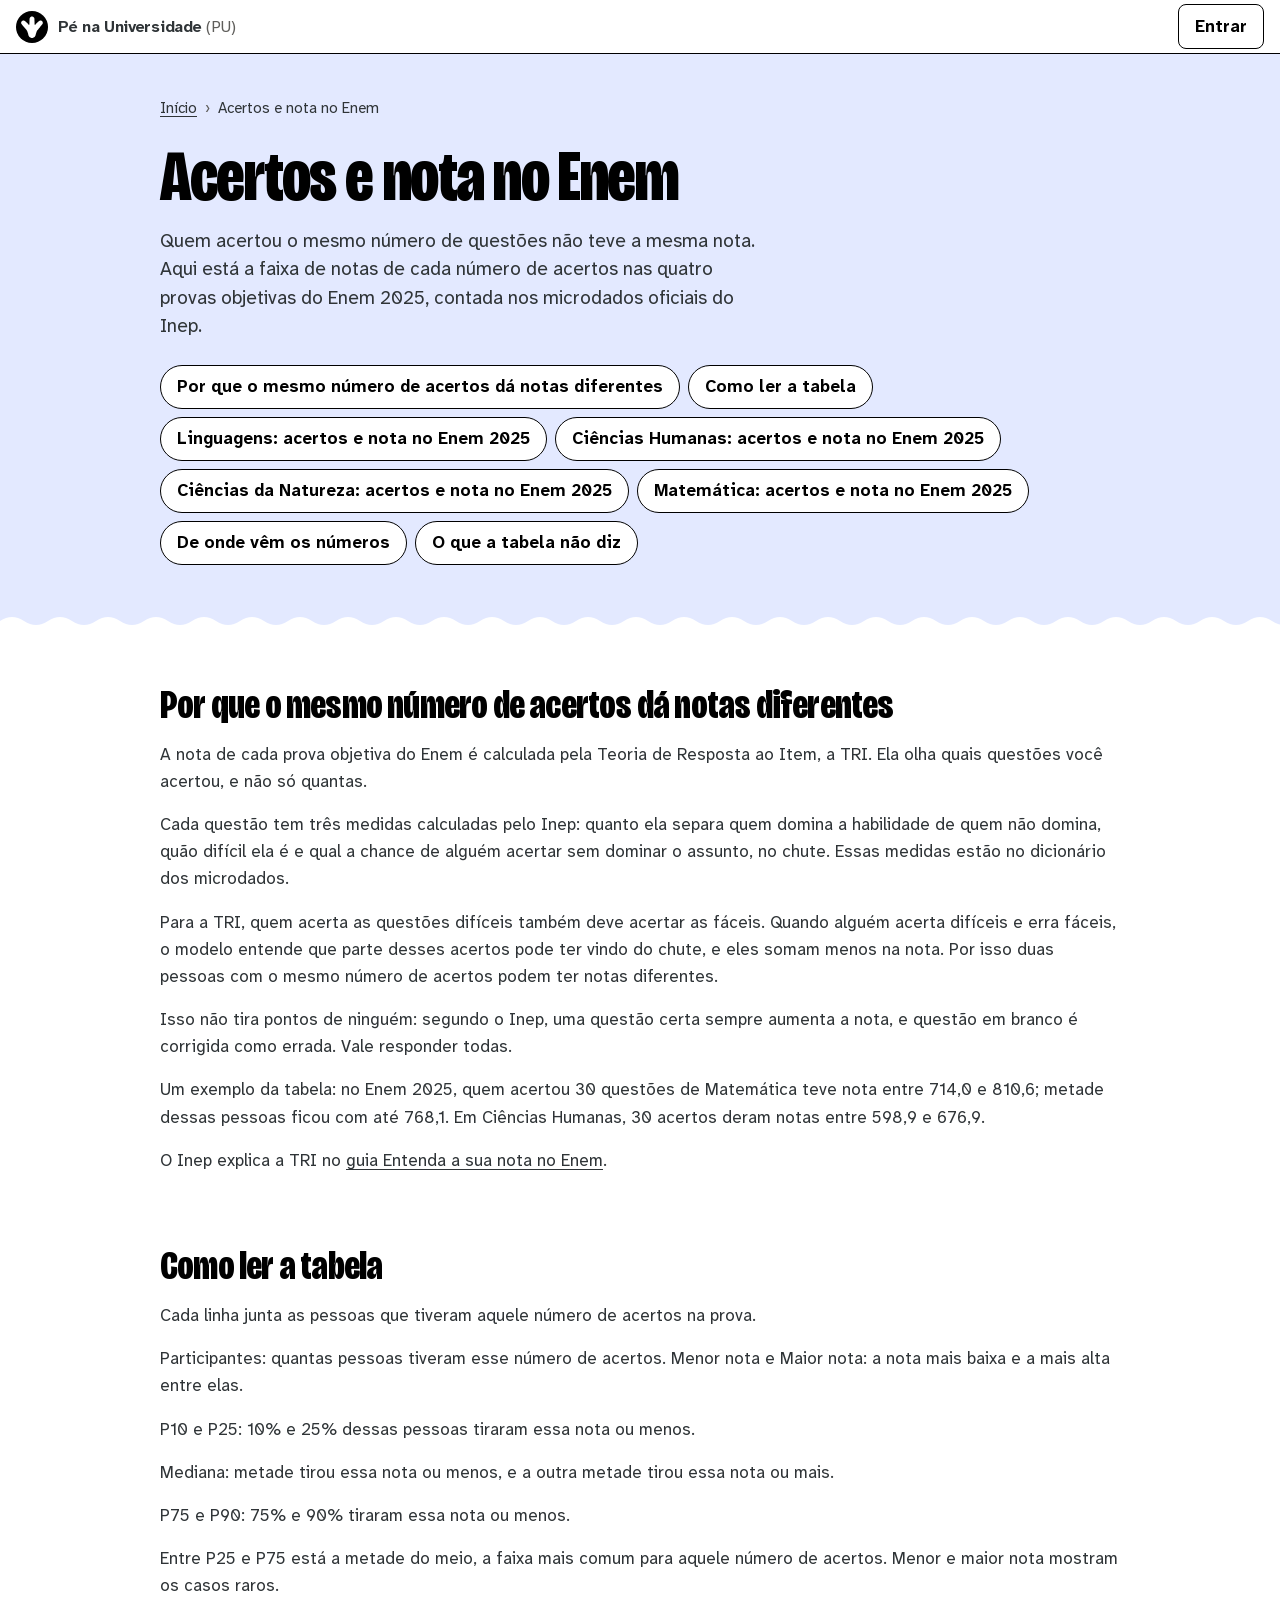
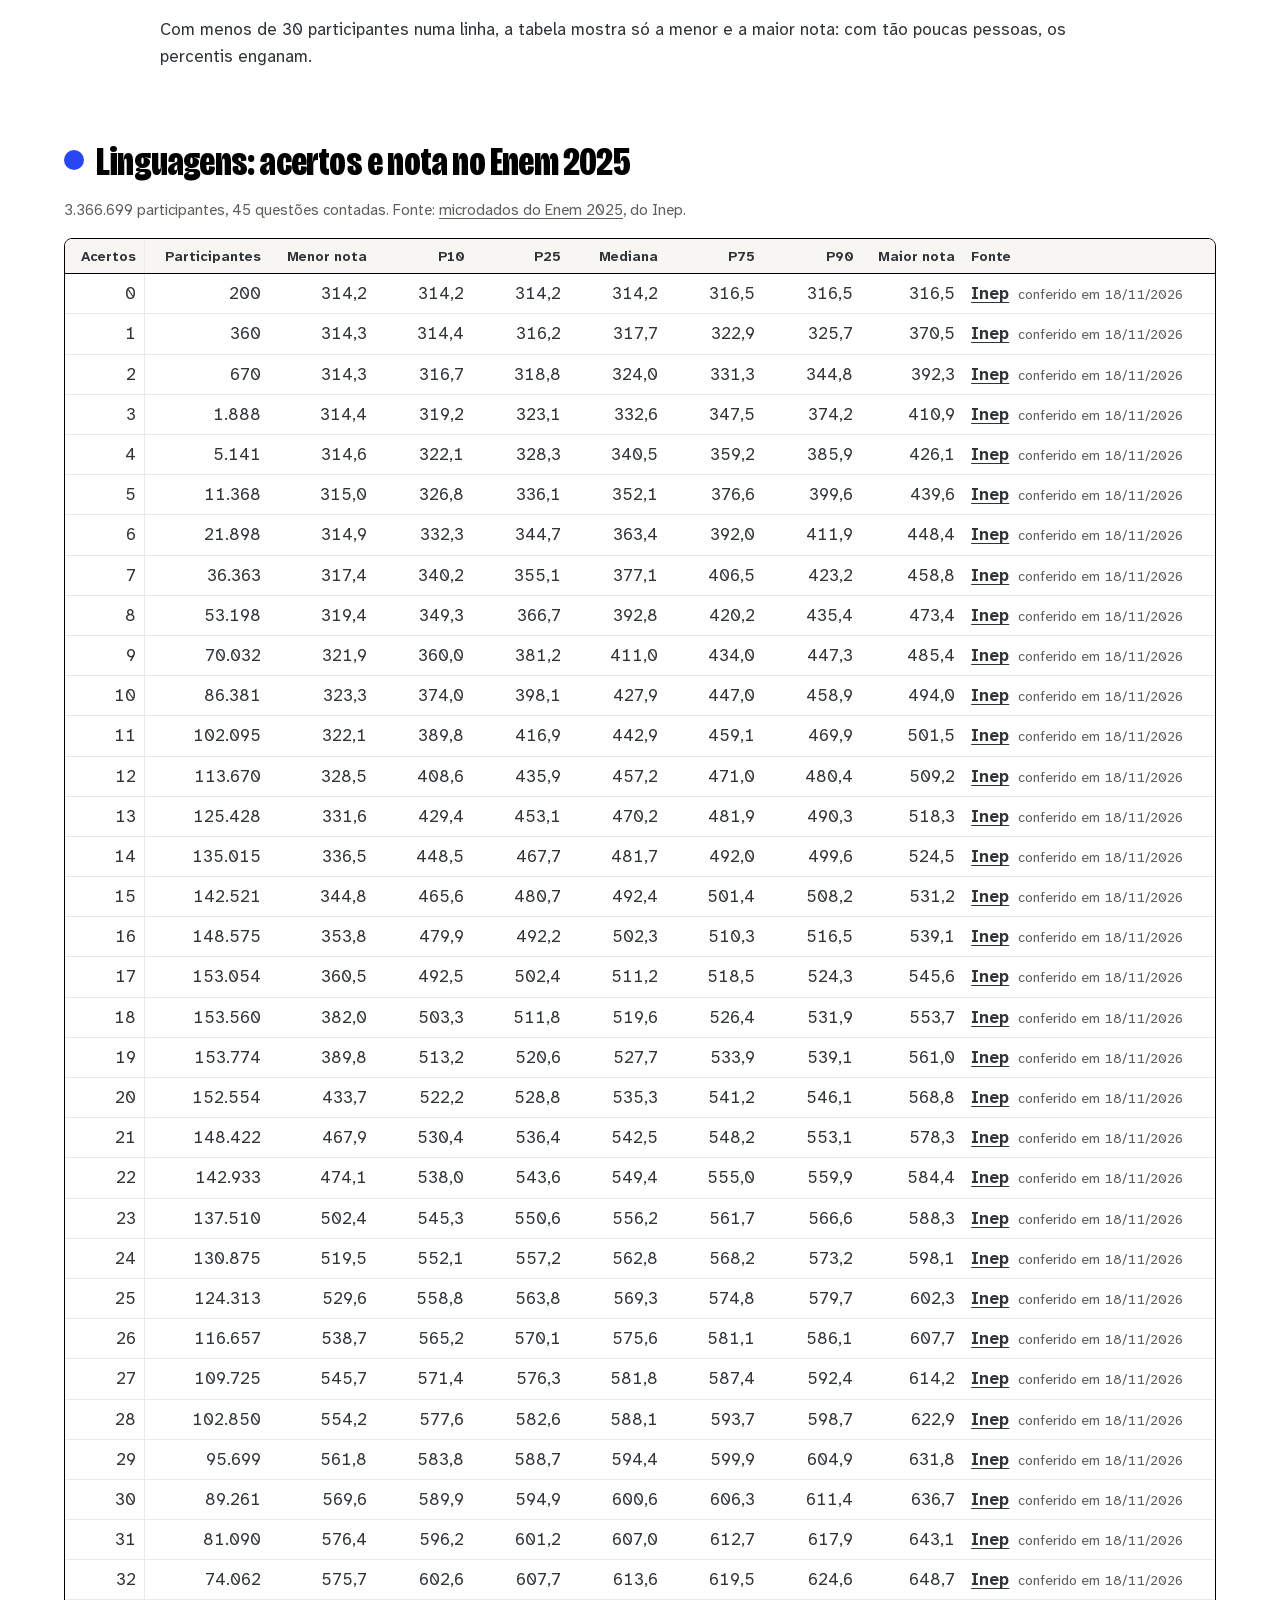
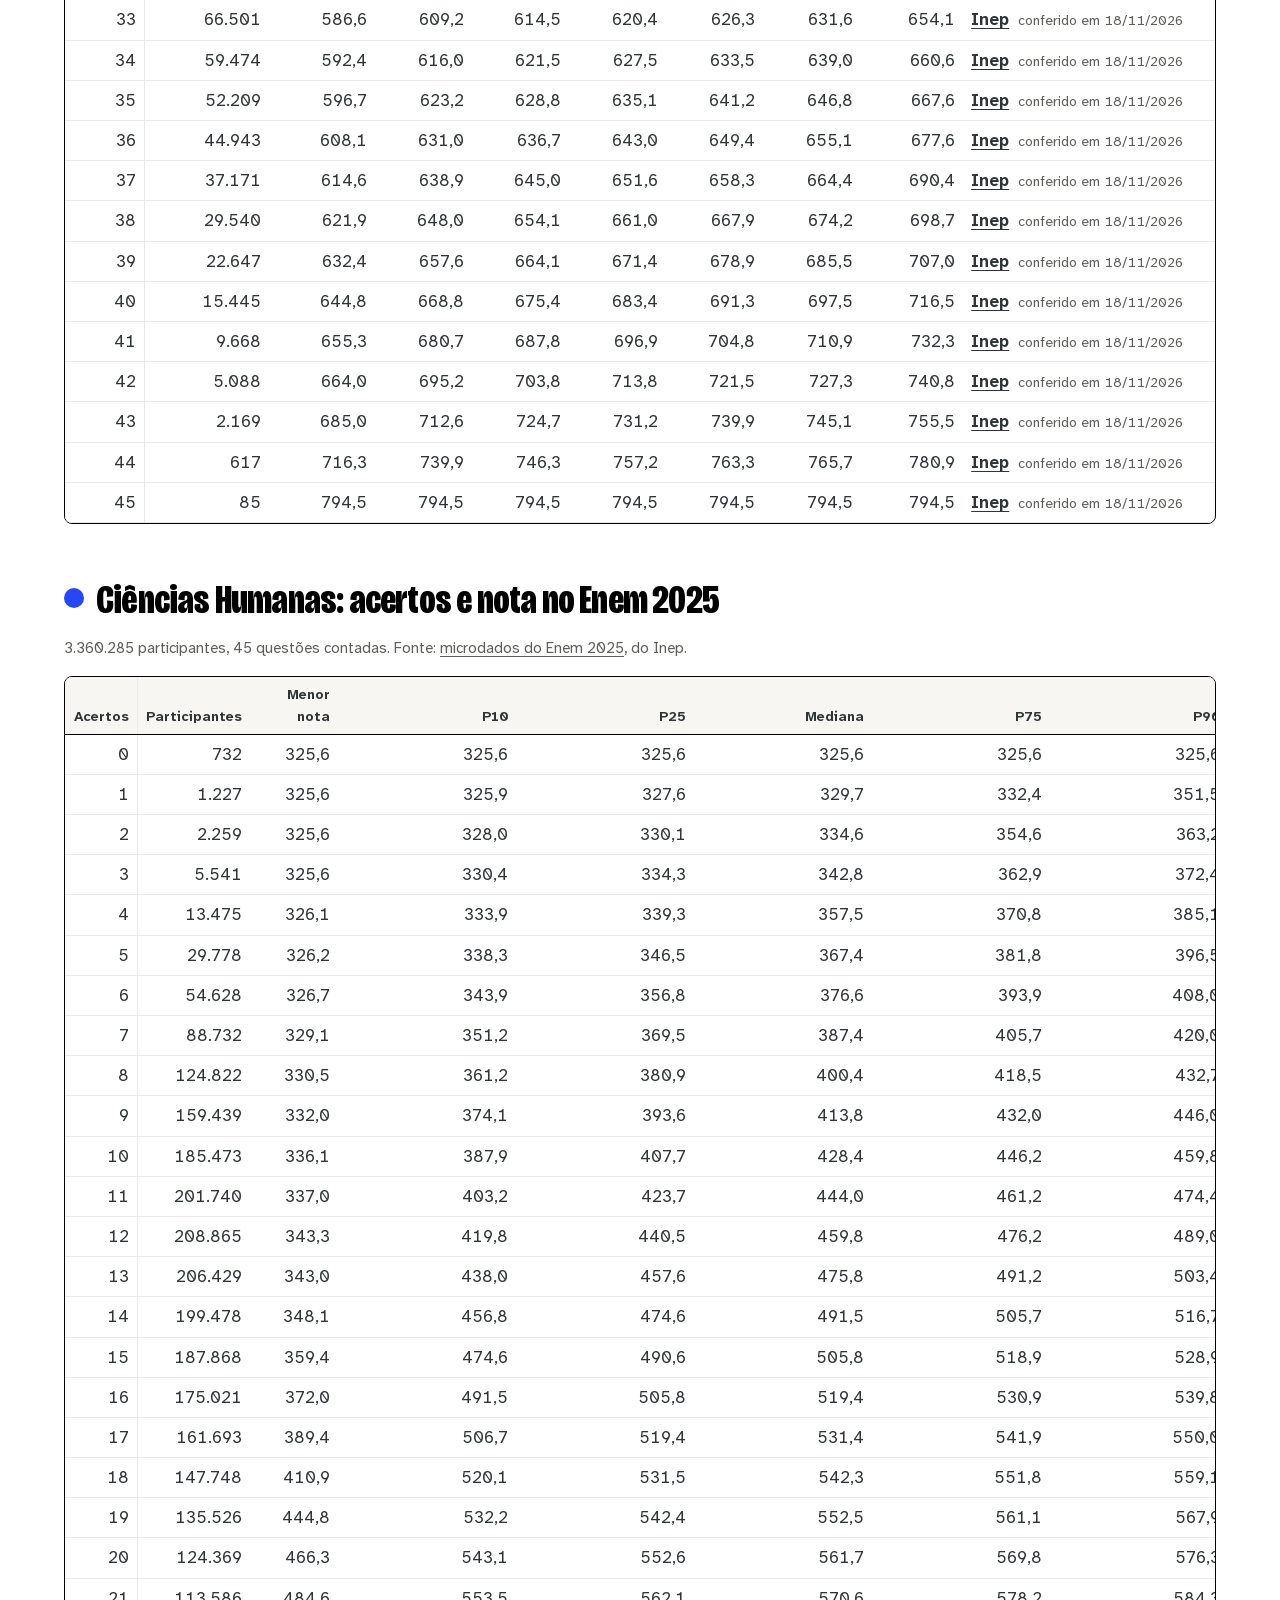
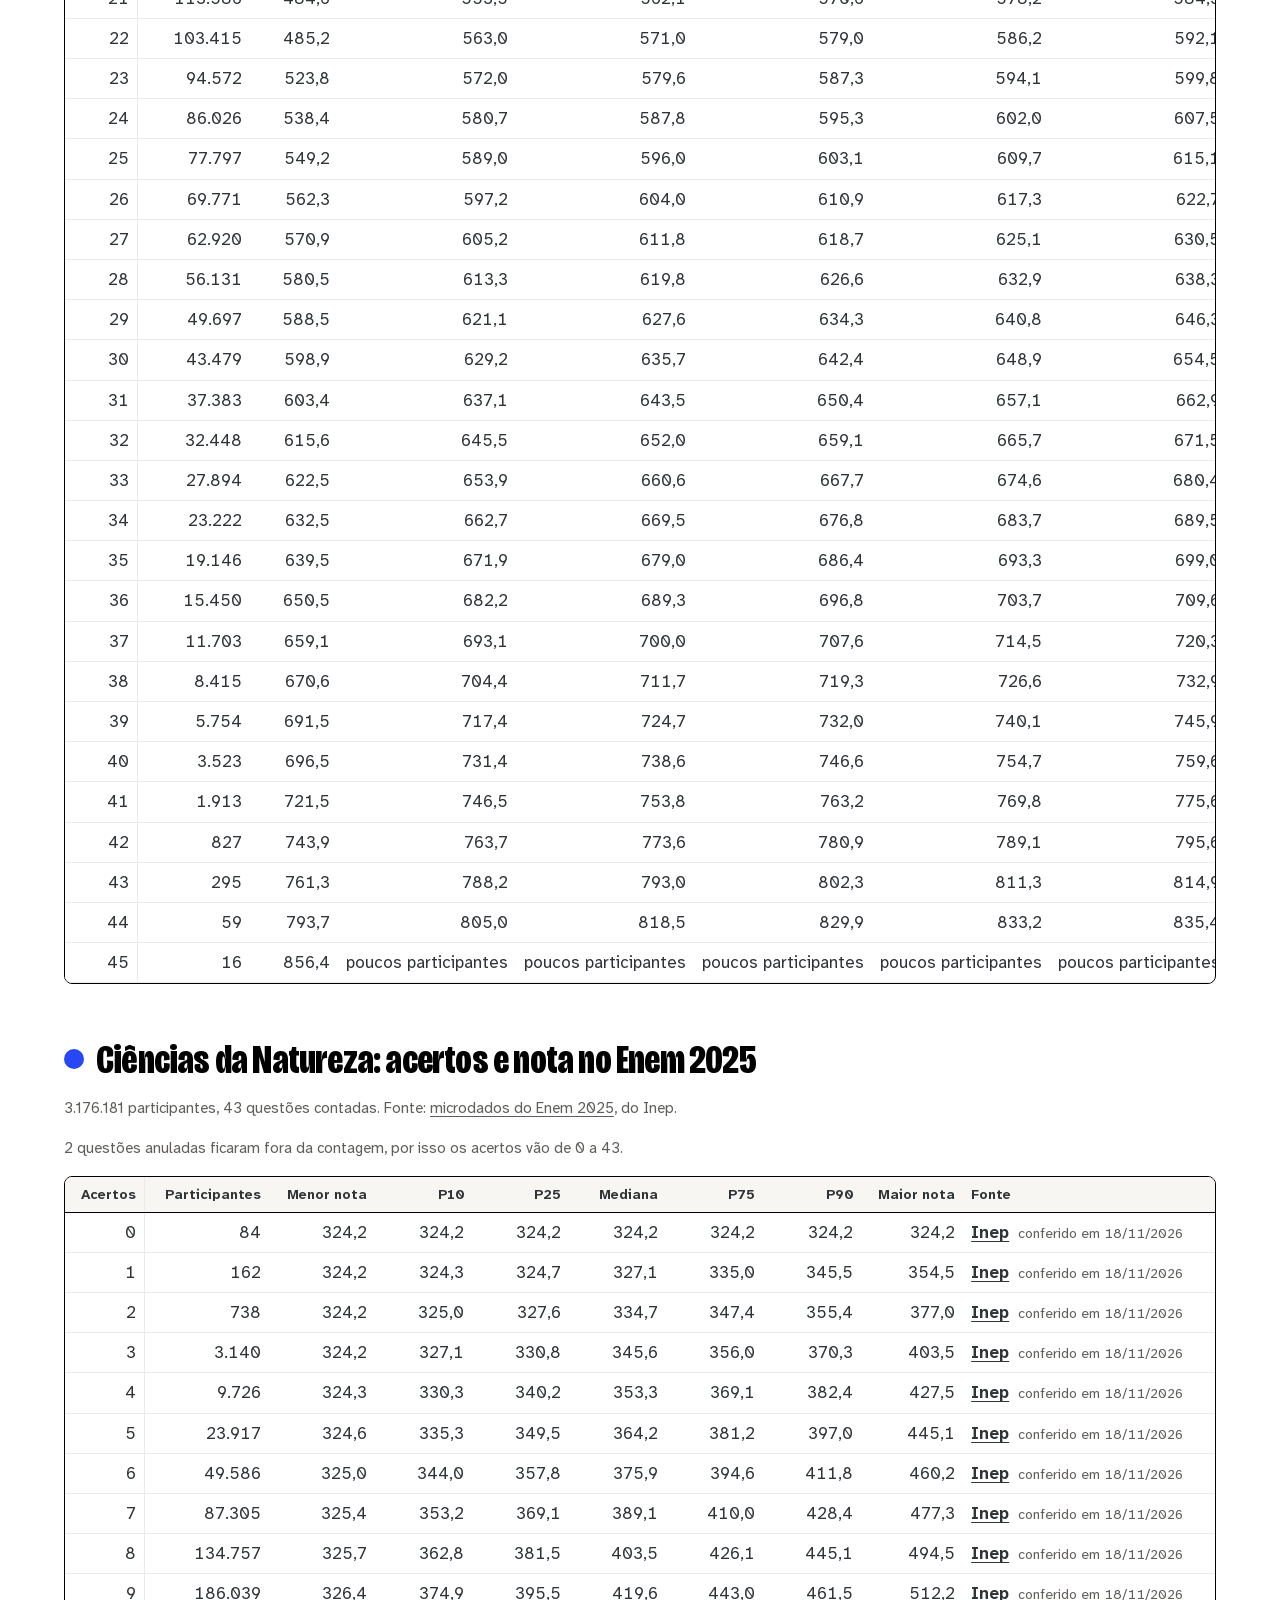
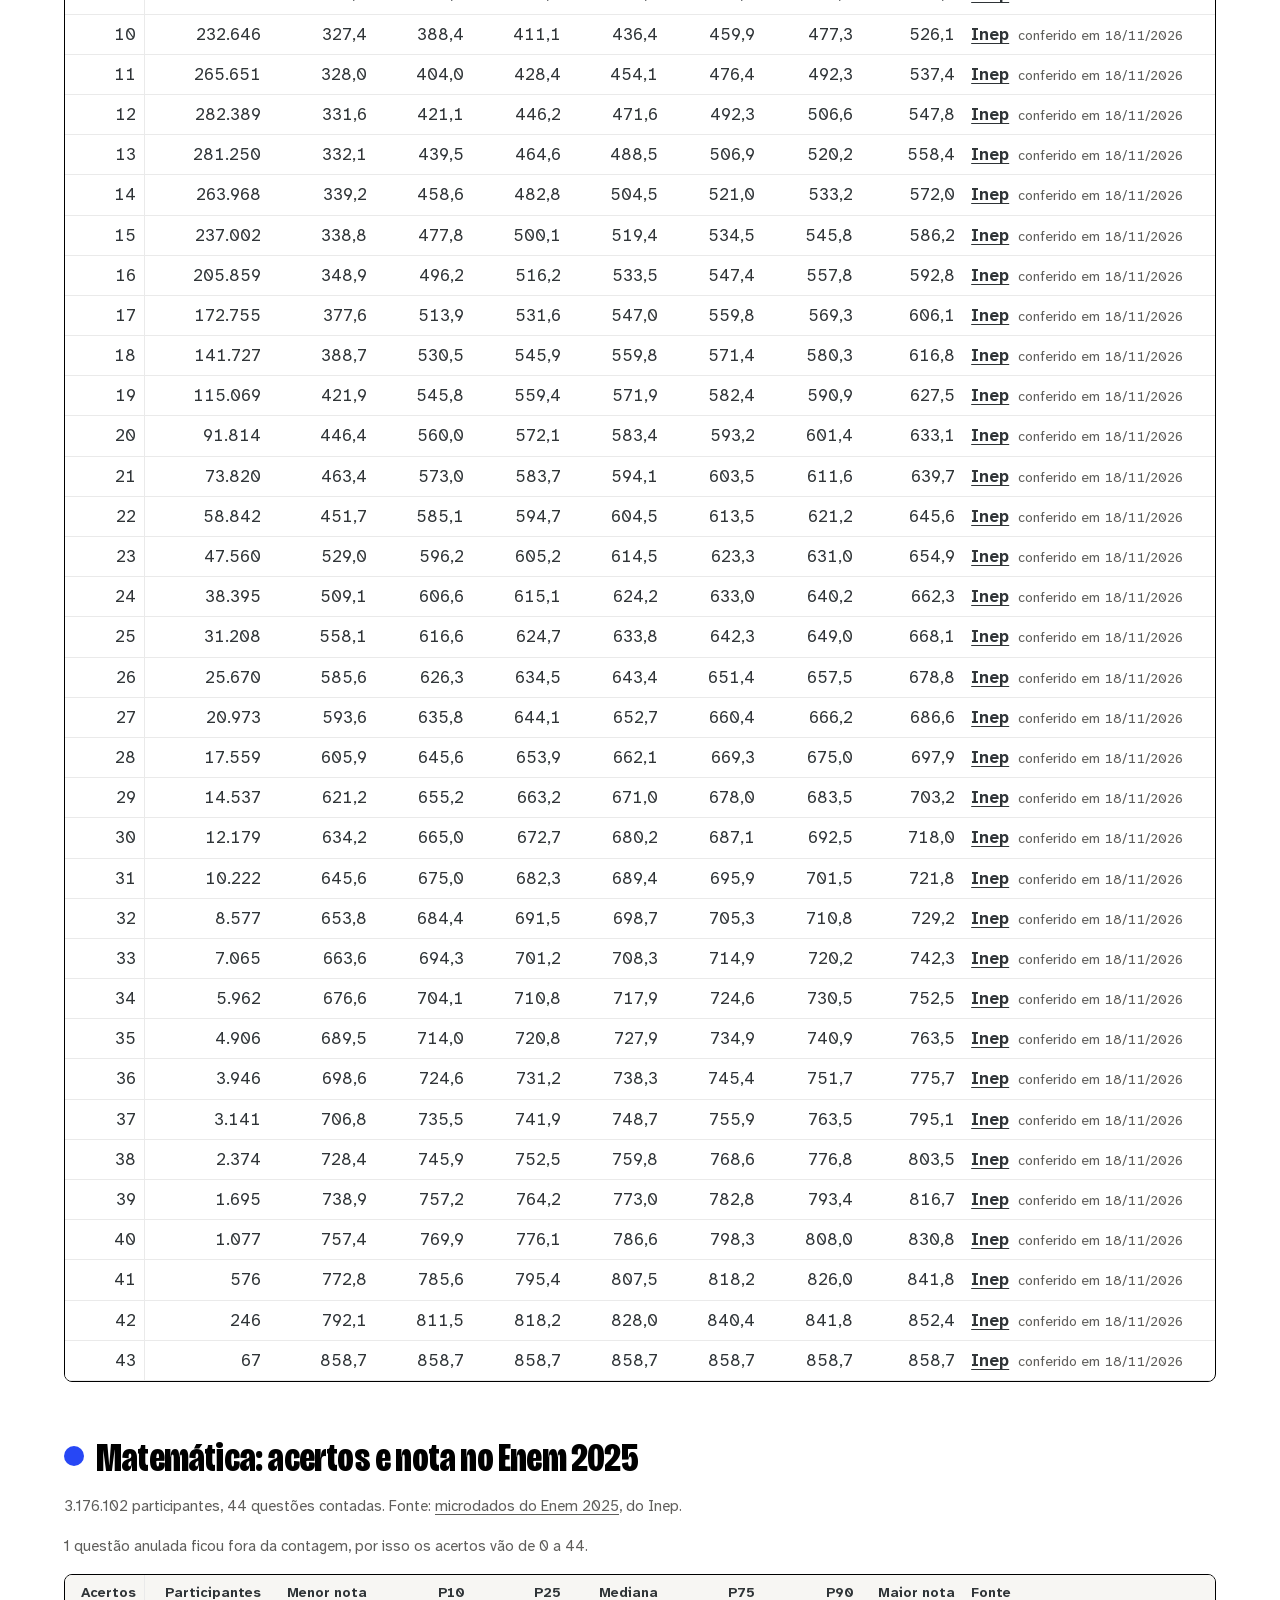
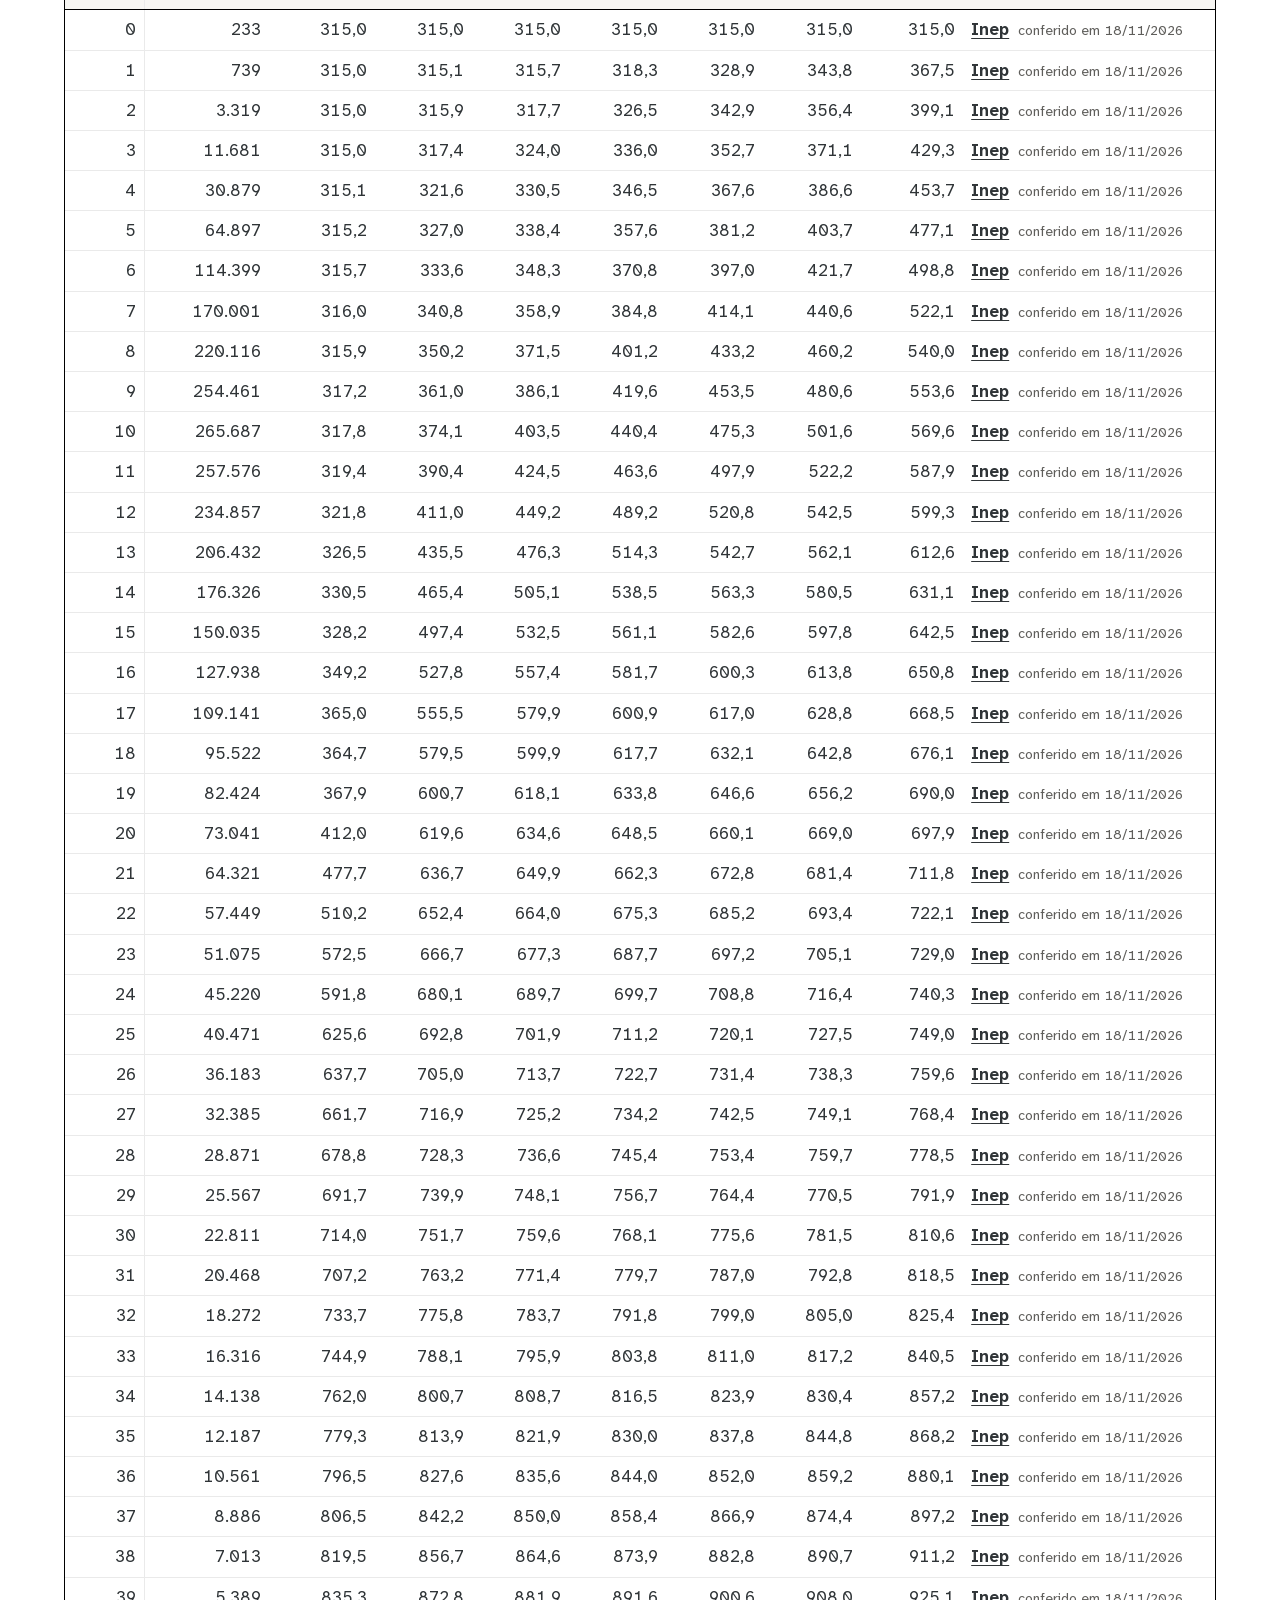
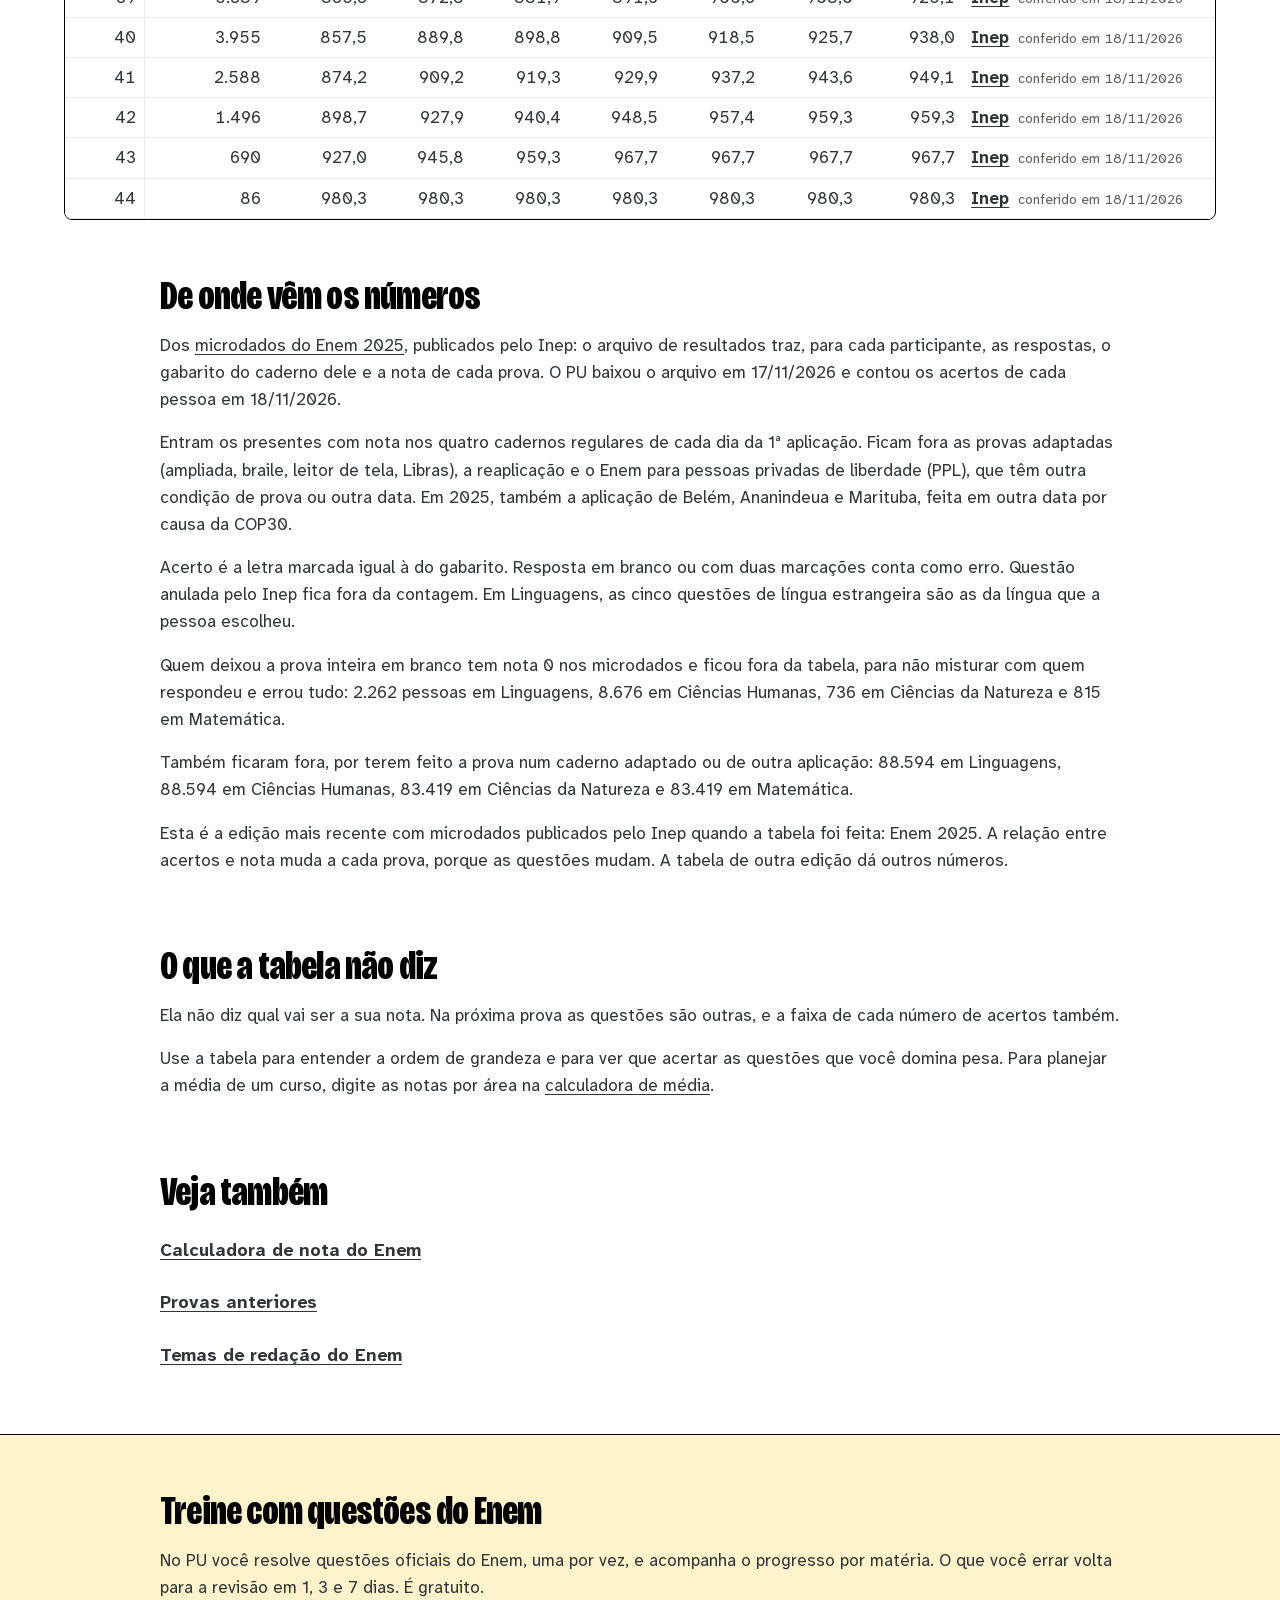
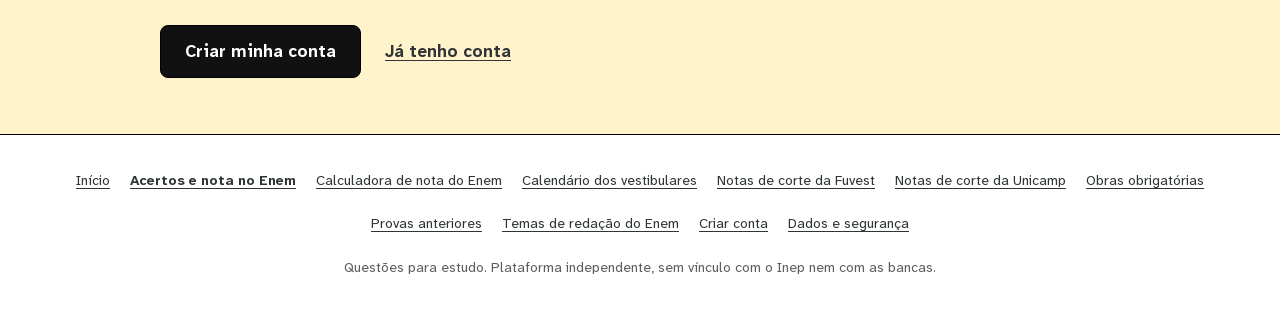
==== acertos-e-nota-enem/index.html @ 500be677 "PU: página /acertos-e-nota-enem/ com a faixa de notas por número de acertos no Enem 2025 (microdados" ====
<!doctype html>
<html lang="pt-BR">
<head>
<meta charset="utf-8">
<meta http-equiv="Content-Security-Policy" content="default-src 'self'; script-src 'none'; style-src 'self'; img-src 'self' data:; font-src 'self'; connect-src 'none'; object-src 'none'; base-uri 'none'; form-action 'none'">
<meta name="viewport" content="width=device-width, initial-scale=1, viewport-fit=cover">
<meta name="theme-color" content="#FFFFFF">
<title>Quantos acertos para cada nota no Enem 2025: faixa por prova</title>
<meta name="description" content="Para cada número de acertos, a faixa de notas que os participantes tiveram nas quatro provas objetivas do Enem 2025, com a amostra e os microdados do Inep. E por que a TRI muda a nota.">
<link rel="canonical" href="https://pu.gingamidia.com/acertos-e-nota-enem/">
<meta property="og:type" content="website">
<meta property="og:locale" content="pt_BR">
<meta property="og:site_name" content="Pé na Universidade (PU)">
<meta property="og:title" content="Quantos acertos para cada nota no Enem 2025: faixa por prova">
<meta property="og:description" content="Para cada número de acertos, a faixa de notas que os participantes tiveram nas quatro provas objetivas do Enem 2025, com a amostra e os microdados do Inep. E por que a TRI muda a nota.">
<meta property="og:url" content="https://pu.gingamidia.com/acertos-e-nota-enem/">
<meta property="og:image" content="https://pu.gingamidia.com/icones/pu-compartilhamento.png">
<meta property="og:image:type" content="image/png">
<meta property="og:image:width" content="1200">
<meta property="og:image:height" content="630">
<meta property="og:image:alt" content="Pinguim de chapéu pesca um livro num barco, ao lado do texto: Estude para o vestibular uma questão por vez. É gratuito.">
<meta name="twitter:card" content="summary_large_image">
<meta name="twitter:image:alt" content="Pinguim de chapéu pesca um livro num barco, ao lado do texto: Estude para o vestibular uma questão por vez. É gratuito.">
<link rel="icon" href="/icones/pu-32.png" sizes="32x32" type="image/png">
<link rel="icon" href="/icones/pu-16.png" sizes="16x16" type="image/png">
<link rel="apple-touch-icon" href="/icones/pu-180.png">
<link rel="manifest" href="/manifest.webmanifest">
<link rel="stylesheet" href="/paginas/estilo.css?v=f4569013b1">
<script type="application/ld+json">{"@context":"https://schema.org","@graph":[{"@type":"Organization","@id":"https://pu.gingamidia.com/#organizacao","name":"Pé na Universidade (PU)","alternateName":"PU","url":"https://pu.gingamidia.com/","logo":"https://pu.gingamidia.com/icones/pu-512.png"},{"@type":"WebSite","@id":"https://pu.gingamidia.com/#site","name":"Pé na Universidade (PU)","url":"https://pu.gingamidia.com/","inLanguage":"pt-BR","publisher":{"@id":"https://pu.gingamidia.com/#organizacao"}},{"@type":"BreadcrumbList","itemListElement":[{"@type":"ListItem","position":1,"name":"Início","item":"https://pu.gingamidia.com/"},{"@type":"ListItem","position":2,"name":"Acertos e nota no Enem","item":"https://pu.gingamidia.com/acertos-e-nota-enem/"}]}]}</script>
</head>
<body data-tom="mar">
<a class="pular" href="#principal">Pular para o conteúdo</a>
<header class="topo"><a class="marca" href="/"><img src="/icones/pu.svg" width="32" height="32" alt=""><strong>Pé na Universidade <span>(PU)</span></strong></a><a class="entrar-topo" href="/#entrar">Entrar</a></header>
<main id="principal" tabindex="-1">
<div class="faixa faixa-topo"><div class="miolo">
<nav class="migalhas" aria-label="Você está em"><ol><li><a href="/">Início</a></li><li aria-current="page">Acertos e nota no Enem</li></ol></nav>
<h1>Acertos e nota no Enem</h1>
<p class="apoio">Quem acertou o mesmo número de questões não teve a mesma nota. Aqui está a faixa de notas de cada número de acertos nas quatro provas objetivas do Enem 2025, contada nos microdados oficiais do Inep.</p>
<nav class="sumario" aria-label="Nesta página"><ul><li><a href="#tri">Por que o mesmo número de acertos dá notas diferentes</a></li><li><a href="#colunas">Como ler a tabela</a></li><li><a href="#linguagens">Linguagens: acertos e nota no Enem 2025</a></li><li><a href="#humanas">Ciências Humanas: acertos e nota no Enem 2025</a></li><li><a href="#natureza">Ciências da Natureza: acertos e nota no Enem 2025</a></li><li><a href="#matematica">Matemática: acertos e nota no Enem 2025</a></li><li><a href="#origem">De onde vêm os números</a></li><li><a href="#limites">O que a tabela não diz</a></li></ul></nav>
</div></div>
<div class="onda" aria-hidden="true"></div>
<div class="faixa"><section class="miolo bloco" id="tri" aria-labelledby="t-tri">
<h2 id="t-tri">Por que o mesmo número de acertos dá notas diferentes</h2>
<p>A nota de cada prova objetiva do Enem é calculada pela Teoria de Resposta ao Item, a TRI. Ela olha quais questões você acertou, e não só quantas.</p>
<p>Cada questão tem três medidas calculadas pelo Inep: quanto ela separa quem domina a habilidade de quem não domina, quão difícil ela é e qual a chance de alguém acertar sem dominar o assunto, no chute. Essas medidas estão no dicionário dos microdados.</p>
<p>Para a TRI, quem acerta as questões difíceis também deve acertar as fáceis. Quando alguém acerta difíceis e erra fáceis, o modelo entende que parte desses acertos pode ter vindo do chute, e eles somam menos na nota. Por isso duas pessoas com o mesmo número de acertos podem ter notas diferentes.</p>
<p>Isso não tira pontos de ninguém: segundo o Inep, uma questão certa sempre aumenta a nota, e questão em branco é corrigida como errada. Vale responder todas.</p>
<p>Um exemplo da tabela: no Enem 2025, quem acertou 30 questões de Matemática teve nota entre 714,0 e 810,6; metade dessas pessoas ficou com até 768,1. Em Ciências Humanas, 30 acertos deram notas entre 598,9 e 676,9.</p>
<p>O Inep explica a TRI no <a href="https://www.gov.br/inep/pt-br/centrais-de-conteudo/acervo-linha-editorial/publicacoes-institucionais/avaliacoes-e-exames-da-educacao-basica/entenda-a-sua-nota-no-enem-guia-do-participante">guia Entenda a sua nota no Enem</a>.</p>
</section></div>
<div class="faixa"><section class="miolo bloco" id="colunas" aria-labelledby="t-colunas">
<h2 id="t-colunas">Como ler a tabela</h2>
<p>Cada linha junta as pessoas que tiveram aquele número de acertos na prova.</p>
<p>Participantes: quantas pessoas tiveram esse número de acertos. Menor nota e Maior nota: a nota mais baixa e a mais alta entre elas.</p>
<p>P10 e P25: 10% e 25% dessas pessoas tiraram essa nota ou menos.</p>
<p>Mediana: metade tirou essa nota ou menos, e a outra metade tirou essa nota ou mais.</p>
<p>P75 e P90: 75% e 90% tiraram essa nota ou menos.</p>
<p>Entre P25 e P75 está a metade do meio, a faixa mais comum para aquele número de acertos. Menor e maior nota mostram os casos raros.</p>
<p>Com menos de 30 participantes numa linha, a tabela mostra só a menor e a maior nota: com tão poucas pessoas, os percentis enganam.</p>
</section></div>
<div class="faixa"><section class="miolo miolo-largo bloco dados" id="linguagens" aria-labelledby="t-linguagens">
<h2 id="t-linguagens">Linguagens: acertos e nota no Enem 2025</h2>
<p class="nota">3.366.699 participantes, 45 questões contadas. Fonte: <a href="https://www.gov.br/inep/pt-br/acesso-a-informacao/dados-abertos/microdados/enem">microdados do Enem 2025</a>, do Inep.</p>
<div class="rolagem" role="region" aria-labelledby="t-linguagens" tabindex="0"><table class="larga compacta"><thead><tr><th scope="col">Acertos</th><th scope="col">Participantes</th><th scope="col">Menor nota</th><th scope="col">P10</th><th scope="col">P25</th><th scope="col">Mediana</th><th scope="col">P75</th><th scope="col">P90</th><th scope="col">Maior nota</th><th scope="col">Fonte</th></tr></thead><tbody>
<tr data-dado data-fonte="https://www.gov.br/inep/pt-br/acesso-a-informacao/dados-abertos/microdados/enem" data-conferido="2026-11-18"><td data-rotulo="Acertos">0</td><td data-rotulo="Participantes">200</td><td data-rotulo="Menor nota">314,2</td><td data-rotulo="P10">314,2</td><td data-rotulo="P25">314,2</td><td data-rotulo="Mediana">314,2</td><td data-rotulo="P75">316,5</td><td data-rotulo="P90">316,5</td><td data-rotulo="Maior nota">316,5</td><td data-rotulo="Fonte"><a href="https://www.gov.br/inep/pt-br/acesso-a-informacao/dados-abertos/microdados/enem">Inep</a> <small>conferido em 18/11/2026</small></td></tr>
<tr data-dado data-fonte="https://www.gov.br/inep/pt-br/acesso-a-informacao/dados-abertos/microdados/enem" data-conferido="2026-11-18"><td data-rotulo="Acertos">1</td><td data-rotulo="Participantes">360</td><td data-rotulo="Menor nota">314,3</td><td data-rotulo="P10">314,4</td><td data-rotulo="P25">316,2</td><td data-rotulo="Mediana">317,7</td><td data-rotulo="P75">322,9</td><td data-rotulo="P90">325,7</td><td data-rotulo="Maior nota">370,5</td><td data-rotulo="Fonte"><a href="https://www.gov.br/inep/pt-br/acesso-a-informacao/dados-abertos/microdados/enem">Inep</a> <small>conferido em 18/11/2026</small></td></tr>
<tr data-dado data-fonte="https://www.gov.br/inep/pt-br/acesso-a-informacao/dados-abertos/microdados/enem" data-conferido="2026-11-18"><td data-rotulo="Acertos">2</td><td data-rotulo="Participantes">670</td><td data-rotulo="Menor nota">314,3</td><td data-rotulo="P10">316,7</td><td data-rotulo="P25">318,8</td><td data-rotulo="Mediana">324,0</td><td data-rotulo="P75">331,3</td><td data-rotulo="P90">344,8</td><td data-rotulo="Maior nota">392,3</td><td data-rotulo="Fonte"><a href="https://www.gov.br/inep/pt-br/acesso-a-informacao/dados-abertos/microdados/enem">Inep</a> <small>conferido em 18/11/2026</small></td></tr>
<tr data-dado data-fonte="https://www.gov.br/inep/pt-br/acesso-a-informacao/dados-abertos/microdados/enem" data-conferido="2026-11-18"><td data-rotulo="Acertos">3</td><td data-rotulo="Participantes">1.888</td><td data-rotulo="Menor nota">314,4</td><td data-rotulo="P10">319,2</td><td data-rotulo="P25">323,1</td><td data-rotulo="Mediana">332,6</td><td data-rotulo="P75">347,5</td><td data-rotulo="P90">374,2</td><td data-rotulo="Maior nota">410,9</td><td data-rotulo="Fonte"><a href="https://www.gov.br/inep/pt-br/acesso-a-informacao/dados-abertos/microdados/enem">Inep</a> <small>conferido em 18/11/2026</small></td></tr>
<tr data-dado data-fonte="https://www.gov.br/inep/pt-br/acesso-a-informacao/dados-abertos/microdados/enem" data-conferido="2026-11-18"><td data-rotulo="Acertos">4</td><td data-rotulo="Participantes">5.141</td><td data-rotulo="Menor nota">314,6</td><td data-rotulo="P10">322,1</td><td data-rotulo="P25">328,3</td><td data-rotulo="Mediana">340,5</td><td data-rotulo="P75">359,2</td><td data-rotulo="P90">385,9</td><td data-rotulo="Maior nota">426,1</td><td data-rotulo="Fonte"><a href="https://www.gov.br/inep/pt-br/acesso-a-informacao/dados-abertos/microdados/enem">Inep</a> <small>conferido em 18/11/2026</small></td></tr>
<tr data-dado data-fonte="https://www.gov.br/inep/pt-br/acesso-a-informacao/dados-abertos/microdados/enem" data-conferido="2026-11-18"><td data-rotulo="Acertos">5</td><td data-rotulo="Participantes">11.368</td><td data-rotulo="Menor nota">315,0</td><td data-rotulo="P10">326,8</td><td data-rotulo="P25">336,1</td><td data-rotulo="Mediana">352,1</td><td data-rotulo="P75">376,6</td><td data-rotulo="P90">399,6</td><td data-rotulo="Maior nota">439,6</td><td data-rotulo="Fonte"><a href="https://www.gov.br/inep/pt-br/acesso-a-informacao/dados-abertos/microdados/enem">Inep</a> <small>conferido em 18/11/2026</small></td></tr>
<tr data-dado data-fonte="https://www.gov.br/inep/pt-br/acesso-a-informacao/dados-abertos/microdados/enem" data-conferido="2026-11-18"><td data-rotulo="Acertos">6</td><td data-rotulo="Participantes">21.898</td><td data-rotulo="Menor nota">314,9</td><td data-rotulo="P10">332,3</td><td data-rotulo="P25">344,7</td><td data-rotulo="Mediana">363,4</td><td data-rotulo="P75">392,0</td><td data-rotulo="P90">411,9</td><td data-rotulo="Maior nota">448,4</td><td data-rotulo="Fonte"><a href="https://www.gov.br/inep/pt-br/acesso-a-informacao/dados-abertos/microdados/enem">Inep</a> <small>conferido em 18/11/2026</small></td></tr>
<tr data-dado data-fonte="https://www.gov.br/inep/pt-br/acesso-a-informacao/dados-abertos/microdados/enem" data-conferido="2026-11-18"><td data-rotulo="Acertos">7</td><td data-rotulo="Participantes">36.363</td><td data-rotulo="Menor nota">317,4</td><td data-rotulo="P10">340,2</td><td data-rotulo="P25">355,1</td><td data-rotulo="Mediana">377,1</td><td data-rotulo="P75">406,5</td><td data-rotulo="P90">423,2</td><td data-rotulo="Maior nota">458,8</td><td data-rotulo="Fonte"><a href="https://www.gov.br/inep/pt-br/acesso-a-informacao/dados-abertos/microdados/enem">Inep</a> <small>conferido em 18/11/2026</small></td></tr>
<tr data-dado data-fonte="https://www.gov.br/inep/pt-br/acesso-a-informacao/dados-abertos/microdados/enem" data-conferido="2026-11-18"><td data-rotulo="Acertos">8</td><td data-rotulo="Participantes">53.198</td><td data-rotulo="Menor nota">319,4</td><td data-rotulo="P10">349,3</td><td data-rotulo="P25">366,7</td><td data-rotulo="Mediana">392,8</td><td data-rotulo="P75">420,2</td><td data-rotulo="P90">435,4</td><td data-rotulo="Maior nota">473,4</td><td data-rotulo="Fonte"><a href="https://www.gov.br/inep/pt-br/acesso-a-informacao/dados-abertos/microdados/enem">Inep</a> <small>conferido em 18/11/2026</small></td></tr>
<tr data-dado data-fonte="https://www.gov.br/inep/pt-br/acesso-a-informacao/dados-abertos/microdados/enem" data-conferido="2026-11-18"><td data-rotulo="Acertos">9</td><td data-rotulo="Participantes">70.032</td><td data-rotulo="Menor nota">321,9</td><td data-rotulo="P10">360,0</td><td data-rotulo="P25">381,2</td><td data-rotulo="Mediana">411,0</td><td data-rotulo="P75">434,0</td><td data-rotulo="P90">447,3</td><td data-rotulo="Maior nota">485,4</td><td data-rotulo="Fonte"><a href="https://www.gov.br/inep/pt-br/acesso-a-informacao/dados-abertos/microdados/enem">Inep</a> <small>conferido em 18/11/2026</small></td></tr>
<tr data-dado data-fonte="https://www.gov.br/inep/pt-br/acesso-a-informacao/dados-abertos/microdados/enem" data-conferido="2026-11-18"><td data-rotulo="Acertos">10</td><td data-rotulo="Participantes">86.381</td><td data-rotulo="Menor nota">323,3</td><td data-rotulo="P10">374,0</td><td data-rotulo="P25">398,1</td><td data-rotulo="Mediana">427,9</td><td data-rotulo="P75">447,0</td><td data-rotulo="P90">458,9</td><td data-rotulo="Maior nota">494,0</td><td data-rotulo="Fonte"><a href="https://www.gov.br/inep/pt-br/acesso-a-informacao/dados-abertos/microdados/enem">Inep</a> <small>conferido em 18/11/2026</small></td></tr>
<tr data-dado data-fonte="https://www.gov.br/inep/pt-br/acesso-a-informacao/dados-abertos/microdados/enem" data-conferido="2026-11-18"><td data-rotulo="Acertos">11</td><td data-rotulo="Participantes">102.095</td><td data-rotulo="Menor nota">322,1</td><td data-rotulo="P10">389,8</td><td data-rotulo="P25">416,9</td><td data-rotulo="Mediana">442,9</td><td data-rotulo="P75">459,1</td><td data-rotulo="P90">469,9</td><td data-rotulo="Maior nota">501,5</td><td data-rotulo="Fonte"><a href="https://www.gov.br/inep/pt-br/acesso-a-informacao/dados-abertos/microdados/enem">Inep</a> <small>conferido em 18/11/2026</small></td></tr>
<tr data-dado data-fonte="https://www.gov.br/inep/pt-br/acesso-a-informacao/dados-abertos/microdados/enem" data-conferido="2026-11-18"><td data-rotulo="Acertos">12</td><td data-rotulo="Participantes">113.670</td><td data-rotulo="Menor nota">328,5</td><td data-rotulo="P10">408,6</td><td data-rotulo="P25">435,9</td><td data-rotulo="Mediana">457,2</td><td data-rotulo="P75">471,0</td><td data-rotulo="P90">480,4</td><td data-rotulo="Maior nota">509,2</td><td data-rotulo="Fonte"><a href="https://www.gov.br/inep/pt-br/acesso-a-informacao/dados-abertos/microdados/enem">Inep</a> <small>conferido em 18/11/2026</small></td></tr>
<tr data-dado data-fonte="https://www.gov.br/inep/pt-br/acesso-a-informacao/dados-abertos/microdados/enem" data-conferido="2026-11-18"><td data-rotulo="Acertos">13</td><td data-rotulo="Participantes">125.428</td><td data-rotulo="Menor nota">331,6</td><td data-rotulo="P10">429,4</td><td data-rotulo="P25">453,1</td><td data-rotulo="Mediana">470,2</td><td data-rotulo="P75">481,9</td><td data-rotulo="P90">490,3</td><td data-rotulo="Maior nota">518,3</td><td data-rotulo="Fonte"><a href="https://www.gov.br/inep/pt-br/acesso-a-informacao/dados-abertos/microdados/enem">Inep</a> <small>conferido em 18/11/2026</small></td></tr>
<tr data-dado data-fonte="https://www.gov.br/inep/pt-br/acesso-a-informacao/dados-abertos/microdados/enem" data-conferido="2026-11-18"><td data-rotulo="Acertos">14</td><td data-rotulo="Participantes">135.015</td><td data-rotulo="Menor nota">336,5</td><td data-rotulo="P10">448,5</td><td data-rotulo="P25">467,7</td><td data-rotulo="Mediana">481,7</td><td data-rotulo="P75">492,0</td><td data-rotulo="P90">499,6</td><td data-rotulo="Maior nota">524,5</td><td data-rotulo="Fonte"><a href="https://www.gov.br/inep/pt-br/acesso-a-informacao/dados-abertos/microdados/enem">Inep</a> <small>conferido em 18/11/2026</small></td></tr>
<tr data-dado data-fonte="https://www.gov.br/inep/pt-br/acesso-a-informacao/dados-abertos/microdados/enem" data-conferido="2026-11-18"><td data-rotulo="Acertos">15</td><td data-rotulo="Participantes">142.521</td><td data-rotulo="Menor nota">344,8</td><td data-rotulo="P10">465,6</td><td data-rotulo="P25">480,7</td><td data-rotulo="Mediana">492,4</td><td data-rotulo="P75">501,4</td><td data-rotulo="P90">508,2</td><td data-rotulo="Maior nota">531,2</td><td data-rotulo="Fonte"><a href="https://www.gov.br/inep/pt-br/acesso-a-informacao/dados-abertos/microdados/enem">Inep</a> <small>conferido em 18/11/2026</small></td></tr>
<tr data-dado data-fonte="https://www.gov.br/inep/pt-br/acesso-a-informacao/dados-abertos/microdados/enem" data-conferido="2026-11-18"><td data-rotulo="Acertos">16</td><td data-rotulo="Participantes">148.575</td><td data-rotulo="Menor nota">353,8</td><td data-rotulo="P10">479,9</td><td data-rotulo="P25">492,2</td><td data-rotulo="Mediana">502,3</td><td data-rotulo="P75">510,3</td><td data-rotulo="P90">516,5</td><td data-rotulo="Maior nota">539,1</td><td data-rotulo="Fonte"><a href="https://www.gov.br/inep/pt-br/acesso-a-informacao/dados-abertos/microdados/enem">Inep</a> <small>conferido em 18/11/2026</small></td></tr>
<tr data-dado data-fonte="https://www.gov.br/inep/pt-br/acesso-a-informacao/dados-abertos/microdados/enem" data-conferido="2026-11-18"><td data-rotulo="Acertos">17</td><td data-rotulo="Participantes">153.054</td><td data-rotulo="Menor nota">360,5</td><td data-rotulo="P10">492,5</td><td data-rotulo="P25">502,4</td><td data-rotulo="Mediana">511,2</td><td data-rotulo="P75">518,5</td><td data-rotulo="P90">524,3</td><td data-rotulo="Maior nota">545,6</td><td data-rotulo="Fonte"><a href="https://www.gov.br/inep/pt-br/acesso-a-informacao/dados-abertos/microdados/enem">Inep</a> <small>conferido em 18/11/2026</small></td></tr>
<tr data-dado data-fonte="https://www.gov.br/inep/pt-br/acesso-a-informacao/dados-abertos/microdados/enem" data-conferido="2026-11-18"><td data-rotulo="Acertos">18</td><td data-rotulo="Participantes">153.560</td><td data-rotulo="Menor nota">382,0</td><td data-rotulo="P10">503,3</td><td data-rotulo="P25">511,8</td><td data-rotulo="Mediana">519,6</td><td data-rotulo="P75">526,4</td><td data-rotulo="P90">531,9</td><td data-rotulo="Maior nota">553,7</td><td data-rotulo="Fonte"><a href="https://www.gov.br/inep/pt-br/acesso-a-informacao/dados-abertos/microdados/enem">Inep</a> <small>conferido em 18/11/2026</small></td></tr>
<tr data-dado data-fonte="https://www.gov.br/inep/pt-br/acesso-a-informacao/dados-abertos/microdados/enem" data-conferido="2026-11-18"><td data-rotulo="Acertos">19</td><td data-rotulo="Participantes">153.774</td><td data-rotulo="Menor nota">389,8</td><td data-rotulo="P10">513,2</td><td data-rotulo="P25">520,6</td><td data-rotulo="Mediana">527,7</td><td data-rotulo="P75">533,9</td><td data-rotulo="P90">539,1</td><td data-rotulo="Maior nota">561,0</td><td data-rotulo="Fonte"><a href="https://www.gov.br/inep/pt-br/acesso-a-informacao/dados-abertos/microdados/enem">Inep</a> <small>conferido em 18/11/2026</small></td></tr>
<tr data-dado data-fonte="https://www.gov.br/inep/pt-br/acesso-a-informacao/dados-abertos/microdados/enem" data-conferido="2026-11-18"><td data-rotulo="Acertos">20</td><td data-rotulo="Participantes">152.554</td><td data-rotulo="Menor nota">433,7</td><td data-rotulo="P10">522,2</td><td data-rotulo="P25">528,8</td><td data-rotulo="Mediana">535,3</td><td data-rotulo="P75">541,2</td><td data-rotulo="P90">546,1</td><td data-rotulo="Maior nota">568,8</td><td data-rotulo="Fonte"><a href="https://www.gov.br/inep/pt-br/acesso-a-informacao/dados-abertos/microdados/enem">Inep</a> <small>conferido em 18/11/2026</small></td></tr>
<tr data-dado data-fonte="https://www.gov.br/inep/pt-br/acesso-a-informacao/dados-abertos/microdados/enem" data-conferido="2026-11-18"><td data-rotulo="Acertos">21</td><td data-rotulo="Participantes">148.422</td><td data-rotulo="Menor nota">467,9</td><td data-rotulo="P10">530,4</td><td data-rotulo="P25">536,4</td><td data-rotulo="Mediana">542,5</td><td data-rotulo="P75">548,2</td><td data-rotulo="P90">553,1</td><td data-rotulo="Maior nota">578,3</td><td data-rotulo="Fonte"><a href="https://www.gov.br/inep/pt-br/acesso-a-informacao/dados-abertos/microdados/enem">Inep</a> <small>conferido em 18/11/2026</small></td></tr>
<tr data-dado data-fonte="https://www.gov.br/inep/pt-br/acesso-a-informacao/dados-abertos/microdados/enem" data-conferido="2026-11-18"><td data-rotulo="Acertos">22</td><td data-rotulo="Participantes">142.933</td><td data-rotulo="Menor nota">474,1</td><td data-rotulo="P10">538,0</td><td data-rotulo="P25">543,6</td><td data-rotulo="Mediana">549,4</td><td data-rotulo="P75">555,0</td><td data-rotulo="P90">559,9</td><td data-rotulo="Maior nota">584,4</td><td data-rotulo="Fonte"><a href="https://www.gov.br/inep/pt-br/acesso-a-informacao/dados-abertos/microdados/enem">Inep</a> <small>conferido em 18/11/2026</small></td></tr>
<tr data-dado data-fonte="https://www.gov.br/inep/pt-br/acesso-a-informacao/dados-abertos/microdados/enem" data-conferido="2026-11-18"><td data-rotulo="Acertos">23</td><td data-rotulo="Participantes">137.510</td><td data-rotulo="Menor nota">502,4</td><td data-rotulo="P10">545,3</td><td data-rotulo="P25">550,6</td><td data-rotulo="Mediana">556,2</td><td data-rotulo="P75">561,7</td><td data-rotulo="P90">566,6</td><td data-rotulo="Maior nota">588,3</td><td data-rotulo="Fonte"><a href="https://www.gov.br/inep/pt-br/acesso-a-informacao/dados-abertos/microdados/enem">Inep</a> <small>conferido em 18/11/2026</small></td></tr>
<tr data-dado data-fonte="https://www.gov.br/inep/pt-br/acesso-a-informacao/dados-abertos/microdados/enem" data-conferido="2026-11-18"><td data-rotulo="Acertos">24</td><td data-rotulo="Participantes">130.875</td><td data-rotulo="Menor nota">519,5</td><td data-rotulo="P10">552,1</td><td data-rotulo="P25">557,2</td><td data-rotulo="Mediana">562,8</td><td data-rotulo="P75">568,2</td><td data-rotulo="P90">573,2</td><td data-rotulo="Maior nota">598,1</td><td data-rotulo="Fonte"><a href="https://www.gov.br/inep/pt-br/acesso-a-informacao/dados-abertos/microdados/enem">Inep</a> <small>conferido em 18/11/2026</small></td></tr>
<tr data-dado data-fonte="https://www.gov.br/inep/pt-br/acesso-a-informacao/dados-abertos/microdados/enem" data-conferido="2026-11-18"><td data-rotulo="Acertos">25</td><td data-rotulo="Participantes">124.313</td><td data-rotulo="Menor nota">529,6</td><td data-rotulo="P10">558,8</td><td data-rotulo="P25">563,8</td><td data-rotulo="Mediana">569,3</td><td data-rotulo="P75">574,8</td><td data-rotulo="P90">579,7</td><td data-rotulo="Maior nota">602,3</td><td data-rotulo="Fonte"><a href="https://www.gov.br/inep/pt-br/acesso-a-informacao/dados-abertos/microdados/enem">Inep</a> <small>conferido em 18/11/2026</small></td></tr>
<tr data-dado data-fonte="https://www.gov.br/inep/pt-br/acesso-a-informacao/dados-abertos/microdados/enem" data-conferido="2026-11-18"><td data-rotulo="Acertos">26</td><td data-rotulo="Participantes">116.657</td><td data-rotulo="Menor nota">538,7</td><td data-rotulo="P10">565,2</td><td data-rotulo="P25">570,1</td><td data-rotulo="Mediana">575,6</td><td data-rotulo="P75">581,1</td><td data-rotulo="P90">586,1</td><td data-rotulo="Maior nota">607,7</td><td data-rotulo="Fonte"><a href="https://www.gov.br/inep/pt-br/acesso-a-informacao/dados-abertos/microdados/enem">Inep</a> <small>conferido em 18/11/2026</small></td></tr>
<tr data-dado data-fonte="https://www.gov.br/inep/pt-br/acesso-a-informacao/dados-abertos/microdados/enem" data-conferido="2026-11-18"><td data-rotulo="Acertos">27</td><td data-rotulo="Participantes">109.725</td><td data-rotulo="Menor nota">545,7</td><td data-rotulo="P10">571,4</td><td data-rotulo="P25">576,3</td><td data-rotulo="Mediana">581,8</td><td data-rotulo="P75">587,4</td><td data-rotulo="P90">592,4</td><td data-rotulo="Maior nota">614,2</td><td data-rotulo="Fonte"><a href="https://www.gov.br/inep/pt-br/acesso-a-informacao/dados-abertos/microdados/enem">Inep</a> <small>conferido em 18/11/2026</small></td></tr>
<tr data-dado data-fonte="https://www.gov.br/inep/pt-br/acesso-a-informacao/dados-abertos/microdados/enem" data-conferido="2026-11-18"><td data-rotulo="Acertos">28</td><td data-rotulo="Participantes">102.850</td><td data-rotulo="Menor nota">554,2</td><td data-rotulo="P10">577,6</td><td data-rotulo="P25">582,6</td><td data-rotulo="Mediana">588,1</td><td data-rotulo="P75">593,7</td><td data-rotulo="P90">598,7</td><td data-rotulo="Maior nota">622,9</td><td data-rotulo="Fonte"><a href="https://www.gov.br/inep/pt-br/acesso-a-informacao/dados-abertos/microdados/enem">Inep</a> <small>conferido em 18/11/2026</small></td></tr>
<tr data-dado data-fonte="https://www.gov.br/inep/pt-br/acesso-a-informacao/dados-abertos/microdados/enem" data-conferido="2026-11-18"><td data-rotulo="Acertos">29</td><td data-rotulo="Participantes">95.699</td><td data-rotulo="Menor nota">561,8</td><td data-rotulo="P10">583,8</td><td data-rotulo="P25">588,7</td><td data-rotulo="Mediana">594,4</td><td data-rotulo="P75">599,9</td><td data-rotulo="P90">604,9</td><td data-rotulo="Maior nota">631,8</td><td data-rotulo="Fonte"><a href="https://www.gov.br/inep/pt-br/acesso-a-informacao/dados-abertos/microdados/enem">Inep</a> <small>conferido em 18/11/2026</small></td></tr>
<tr data-dado data-fonte="https://www.gov.br/inep/pt-br/acesso-a-informacao/dados-abertos/microdados/enem" data-conferido="2026-11-18"><td data-rotulo="Acertos">30</td><td data-rotulo="Participantes">89.261</td><td data-rotulo="Menor nota">569,6</td><td data-rotulo="P10">589,9</td><td data-rotulo="P25">594,9</td><td data-rotulo="Mediana">600,6</td><td data-rotulo="P75">606,3</td><td data-rotulo="P90">611,4</td><td data-rotulo="Maior nota">636,7</td><td data-rotulo="Fonte"><a href="https://www.gov.br/inep/pt-br/acesso-a-informacao/dados-abertos/microdados/enem">Inep</a> <small>conferido em 18/11/2026</small></td></tr>
<tr data-dado data-fonte="https://www.gov.br/inep/pt-br/acesso-a-informacao/dados-abertos/microdados/enem" data-conferido="2026-11-18"><td data-rotulo="Acertos">31</td><td data-rotulo="Participantes">81.090</td><td data-rotulo="Menor nota">576,4</td><td data-rotulo="P10">596,2</td><td data-rotulo="P25">601,2</td><td data-rotulo="Mediana">607,0</td><td data-rotulo="P75">612,7</td><td data-rotulo="P90">617,9</td><td data-rotulo="Maior nota">643,1</td><td data-rotulo="Fonte"><a href="https://www.gov.br/inep/pt-br/acesso-a-informacao/dados-abertos/microdados/enem">Inep</a> <small>conferido em 18/11/2026</small></td></tr>
<tr data-dado data-fonte="https://www.gov.br/inep/pt-br/acesso-a-informacao/dados-abertos/microdados/enem" data-conferido="2026-11-18"><td data-rotulo="Acertos">32</td><td data-rotulo="Participantes">74.062</td><td data-rotulo="Menor nota">575,7</td><td data-rotulo="P10">602,6</td><td data-rotulo="P25">607,7</td><td data-rotulo="Mediana">613,6</td><td data-rotulo="P75">619,5</td><td data-rotulo="P90">624,6</td><td data-rotulo="Maior nota">648,7</td><td data-rotulo="Fonte"><a href="https://www.gov.br/inep/pt-br/acesso-a-informacao/dados-abertos/microdados/enem">Inep</a> <small>conferido em 18/11/2026</small></td></tr>
<tr data-dado data-fonte="https://www.gov.br/inep/pt-br/acesso-a-informacao/dados-abertos/microdados/enem" data-conferido="2026-11-18"><td data-rotulo="Acertos">33</td><td data-rotulo="Participantes">66.501</td><td data-rotulo="Menor nota">586,6</td><td data-rotulo="P10">609,2</td><td data-rotulo="P25">614,5</td><td data-rotulo="Mediana">620,4</td><td data-rotulo="P75">626,3</td><td data-rotulo="P90">631,6</td><td data-rotulo="Maior nota">654,1</td><td data-rotulo="Fonte"><a href="https://www.gov.br/inep/pt-br/acesso-a-informacao/dados-abertos/microdados/enem">Inep</a> <small>conferido em 18/11/2026</small></td></tr>
<tr data-dado data-fonte="https://www.gov.br/inep/pt-br/acesso-a-informacao/dados-abertos/microdados/enem" data-conferido="2026-11-18"><td data-rotulo="Acertos">34</td><td data-rotulo="Participantes">59.474</td><td data-rotulo="Menor nota">592,4</td><td data-rotulo="P10">616,0</td><td data-rotulo="P25">621,5</td><td data-rotulo="Mediana">627,5</td><td data-rotulo="P75">633,5</td><td data-rotulo="P90">639,0</td><td data-rotulo="Maior nota">660,6</td><td data-rotulo="Fonte"><a href="https://www.gov.br/inep/pt-br/acesso-a-informacao/dados-abertos/microdados/enem">Inep</a> <small>conferido em 18/11/2026</small></td></tr>
<tr data-dado data-fonte="https://www.gov.br/inep/pt-br/acesso-a-informacao/dados-abertos/microdados/enem" data-conferido="2026-11-18"><td data-rotulo="Acertos">35</td><td data-rotulo="Participantes">52.209</td><td data-rotulo="Menor nota">596,7</td><td data-rotulo="P10">623,2</td><td data-rotulo="P25">628,8</td><td data-rotulo="Mediana">635,1</td><td data-rotulo="P75">641,2</td><td data-rotulo="P90">646,8</td><td data-rotulo="Maior nota">667,6</td><td data-rotulo="Fonte"><a href="https://www.gov.br/inep/pt-br/acesso-a-informacao/dados-abertos/microdados/enem">Inep</a> <small>conferido em 18/11/2026</small></td></tr>
<tr data-dado data-fonte="https://www.gov.br/inep/pt-br/acesso-a-informacao/dados-abertos/microdados/enem" data-conferido="2026-11-18"><td data-rotulo="Acertos">36</td><td data-rotulo="Participantes">44.943</td><td data-rotulo="Menor nota">608,1</td><td data-rotulo="P10">631,0</td><td data-rotulo="P25">636,7</td><td data-rotulo="Mediana">643,0</td><td data-rotulo="P75">649,4</td><td data-rotulo="P90">655,1</td><td data-rotulo="Maior nota">677,6</td><td data-rotulo="Fonte"><a href="https://www.gov.br/inep/pt-br/acesso-a-informacao/dados-abertos/microdados/enem">Inep</a> <small>conferido em 18/11/2026</small></td></tr>
<tr data-dado data-fonte="https://www.gov.br/inep/pt-br/acesso-a-informacao/dados-abertos/microdados/enem" data-conferido="2026-11-18"><td data-rotulo="Acertos">37</td><td data-rotulo="Participantes">37.171</td><td data-rotulo="Menor nota">614,6</td><td data-rotulo="P10">638,9</td><td data-rotulo="P25">645,0</td><td data-rotulo="Mediana">651,6</td><td data-rotulo="P75">658,3</td><td data-rotulo="P90">664,4</td><td data-rotulo="Maior nota">690,4</td><td data-rotulo="Fonte"><a href="https://www.gov.br/inep/pt-br/acesso-a-informacao/dados-abertos/microdados/enem">Inep</a> <small>conferido em 18/11/2026</small></td></tr>
<tr data-dado data-fonte="https://www.gov.br/inep/pt-br/acesso-a-informacao/dados-abertos/microdados/enem" data-conferido="2026-11-18"><td data-rotulo="Acertos">38</td><td data-rotulo="Participantes">29.540</td><td data-rotulo="Menor nota">621,9</td><td data-rotulo="P10">648,0</td><td data-rotulo="P25">654,1</td><td data-rotulo="Mediana">661,0</td><td data-rotulo="P75">667,9</td><td data-rotulo="P90">674,2</td><td data-rotulo="Maior nota">698,7</td><td data-rotulo="Fonte"><a href="https://www.gov.br/inep/pt-br/acesso-a-informacao/dados-abertos/microdados/enem">Inep</a> <small>conferido em 18/11/2026</small></td></tr>
<tr data-dado data-fonte="https://www.gov.br/inep/pt-br/acesso-a-informacao/dados-abertos/microdados/enem" data-conferido="2026-11-18"><td data-rotulo="Acertos">39</td><td data-rotulo="Participantes">22.647</td><td data-rotulo="Menor nota">632,4</td><td data-rotulo="P10">657,6</td><td data-rotulo="P25">664,1</td><td data-rotulo="Mediana">671,4</td><td data-rotulo="P75">678,9</td><td data-rotulo="P90">685,5</td><td data-rotulo="Maior nota">707,0</td><td data-rotulo="Fonte"><a href="https://www.gov.br/inep/pt-br/acesso-a-informacao/dados-abertos/microdados/enem">Inep</a> <small>conferido em 18/11/2026</small></td></tr>
<tr data-dado data-fonte="https://www.gov.br/inep/pt-br/acesso-a-informacao/dados-abertos/microdados/enem" data-conferido="2026-11-18"><td data-rotulo="Acertos">40</td><td data-rotulo="Participantes">15.445</td><td data-rotulo="Menor nota">644,8</td><td data-rotulo="P10">668,8</td><td data-rotulo="P25">675,4</td><td data-rotulo="Mediana">683,4</td><td data-rotulo="P75">691,3</td><td data-rotulo="P90">697,5</td><td data-rotulo="Maior nota">716,5</td><td data-rotulo="Fonte"><a href="https://www.gov.br/inep/pt-br/acesso-a-informacao/dados-abertos/microdados/enem">Inep</a> <small>conferido em 18/11/2026</small></td></tr>
<tr data-dado data-fonte="https://www.gov.br/inep/pt-br/acesso-a-informacao/dados-abertos/microdados/enem" data-conferido="2026-11-18"><td data-rotulo="Acertos">41</td><td data-rotulo="Participantes">9.668</td><td data-rotulo="Menor nota">655,3</td><td data-rotulo="P10">680,7</td><td data-rotulo="P25">687,8</td><td data-rotulo="Mediana">696,9</td><td data-rotulo="P75">704,8</td><td data-rotulo="P90">710,9</td><td data-rotulo="Maior nota">732,3</td><td data-rotulo="Fonte"><a href="https://www.gov.br/inep/pt-br/acesso-a-informacao/dados-abertos/microdados/enem">Inep</a> <small>conferido em 18/11/2026</small></td></tr>
<tr data-dado data-fonte="https://www.gov.br/inep/pt-br/acesso-a-informacao/dados-abertos/microdados/enem" data-conferido="2026-11-18"><td data-rotulo="Acertos">42</td><td data-rotulo="Participantes">5.088</td><td data-rotulo="Menor nota">664,0</td><td data-rotulo="P10">695,2</td><td data-rotulo="P25">703,8</td><td data-rotulo="Mediana">713,8</td><td data-rotulo="P75">721,5</td><td data-rotulo="P90">727,3</td><td data-rotulo="Maior nota">740,8</td><td data-rotulo="Fonte"><a href="https://www.gov.br/inep/pt-br/acesso-a-informacao/dados-abertos/microdados/enem">Inep</a> <small>conferido em 18/11/2026</small></td></tr>
<tr data-dado data-fonte="https://www.gov.br/inep/pt-br/acesso-a-informacao/dados-abertos/microdados/enem" data-conferido="2026-11-18"><td data-rotulo="Acertos">43</td><td data-rotulo="Participantes">2.169</td><td data-rotulo="Menor nota">685,0</td><td data-rotulo="P10">712,6</td><td data-rotulo="P25">724,7</td><td data-rotulo="Mediana">731,2</td><td data-rotulo="P75">739,9</td><td data-rotulo="P90">745,1</td><td data-rotulo="Maior nota">755,5</td><td data-rotulo="Fonte"><a href="https://www.gov.br/inep/pt-br/acesso-a-informacao/dados-abertos/microdados/enem">Inep</a> <small>conferido em 18/11/2026</small></td></tr>
<tr data-dado data-fonte="https://www.gov.br/inep/pt-br/acesso-a-informacao/dados-abertos/microdados/enem" data-conferido="2026-11-18"><td data-rotulo="Acertos">44</td><td data-rotulo="Participantes">617</td><td data-rotulo="Menor nota">716,3</td><td data-rotulo="P10">739,9</td><td data-rotulo="P25">746,3</td><td data-rotulo="Mediana">757,2</td><td data-rotulo="P75">763,3</td><td data-rotulo="P90">765,7</td><td data-rotulo="Maior nota">780,9</td><td data-rotulo="Fonte"><a href="https://www.gov.br/inep/pt-br/acesso-a-informacao/dados-abertos/microdados/enem">Inep</a> <small>conferido em 18/11/2026</small></td></tr>
<tr data-dado data-fonte="https://www.gov.br/inep/pt-br/acesso-a-informacao/dados-abertos/microdados/enem" data-conferido="2026-11-18"><td data-rotulo="Acertos">45</td><td data-rotulo="Participantes">85</td><td data-rotulo="Menor nota">794,5</td><td data-rotulo="P10">794,5</td><td data-rotulo="P25">794,5</td><td data-rotulo="Mediana">794,5</td><td data-rotulo="P75">794,5</td><td data-rotulo="P90">794,5</td><td data-rotulo="Maior nota">794,5</td><td data-rotulo="Fonte"><a href="https://www.gov.br/inep/pt-br/acesso-a-informacao/dados-abertos/microdados/enem">Inep</a> <small>conferido em 18/11/2026</small></td></tr>
</tbody></table></div>
</section></div>
<div class="faixa"><section class="miolo miolo-largo bloco dados" id="humanas" aria-labelledby="t-humanas">
<h2 id="t-humanas">Ciências Humanas: acertos e nota no Enem 2025</h2>
<p class="nota">3.360.285 participantes, 45 questões contadas. Fonte: <a href="https://www.gov.br/inep/pt-br/acesso-a-informacao/dados-abertos/microdados/enem">microdados do Enem 2025</a>, do Inep.</p>
<div class="rolagem" role="region" aria-labelledby="t-humanas" tabindex="0"><table class="larga compacta"><thead><tr><th scope="col">Acertos</th><th scope="col">Participantes</th><th scope="col">Menor nota</th><th scope="col">P10</th><th scope="col">P25</th><th scope="col">Mediana</th><th scope="col">P75</th><th scope="col">P90</th><th scope="col">Maior nota</th><th scope="col">Fonte</th></tr></thead><tbody>
<tr data-dado data-fonte="https://www.gov.br/inep/pt-br/acesso-a-informacao/dados-abertos/microdados/enem" data-conferido="2026-11-18"><td data-rotulo="Acertos">0</td><td data-rotulo="Participantes">732</td><td data-rotulo="Menor nota">325,6</td><td data-rotulo="P10">325,6</td><td data-rotulo="P25">325,6</td><td data-rotulo="Mediana">325,6</td><td data-rotulo="P75">325,6</td><td data-rotulo="P90">325,6</td><td data-rotulo="Maior nota">325,6</td><td data-rotulo="Fonte"><a href="https://www.gov.br/inep/pt-br/acesso-a-informacao/dados-abertos/microdados/enem">Inep</a> <small>conferido em 18/11/2026</small></td></tr>
<tr data-dado data-fonte="https://www.gov.br/inep/pt-br/acesso-a-informacao/dados-abertos/microdados/enem" data-conferido="2026-11-18"><td data-rotulo="Acertos">1</td><td data-rotulo="Participantes">1.227</td><td data-rotulo="Menor nota">325,6</td><td data-rotulo="P10">325,9</td><td data-rotulo="P25">327,6</td><td data-rotulo="Mediana">329,7</td><td data-rotulo="P75">332,4</td><td data-rotulo="P90">351,5</td><td data-rotulo="Maior nota">363,1</td><td data-rotulo="Fonte"><a href="https://www.gov.br/inep/pt-br/acesso-a-informacao/dados-abertos/microdados/enem">Inep</a> <small>conferido em 18/11/2026</small></td></tr>
<tr data-dado data-fonte="https://www.gov.br/inep/pt-br/acesso-a-informacao/dados-abertos/microdados/enem" data-conferido="2026-11-18"><td data-rotulo="Acertos">2</td><td data-rotulo="Participantes">2.259</td><td data-rotulo="Menor nota">325,6</td><td data-rotulo="P10">328,0</td><td data-rotulo="P25">330,1</td><td data-rotulo="Mediana">334,6</td><td data-rotulo="P75">354,6</td><td data-rotulo="P90">363,2</td><td data-rotulo="Maior nota">388,2</td><td data-rotulo="Fonte"><a href="https://www.gov.br/inep/pt-br/acesso-a-informacao/dados-abertos/microdados/enem">Inep</a> <small>conferido em 18/11/2026</small></td></tr>
<tr data-dado data-fonte="https://www.gov.br/inep/pt-br/acesso-a-informacao/dados-abertos/microdados/enem" data-conferido="2026-11-18"><td data-rotulo="Acertos">3</td><td data-rotulo="Participantes">5.541</td><td data-rotulo="Menor nota">325,6</td><td data-rotulo="P10">330,4</td><td data-rotulo="P25">334,3</td><td data-rotulo="Mediana">342,8</td><td data-rotulo="P75">362,9</td><td data-rotulo="P90">372,4</td><td data-rotulo="Maior nota">409,0</td><td data-rotulo="Fonte"><a href="https://www.gov.br/inep/pt-br/acesso-a-informacao/dados-abertos/microdados/enem">Inep</a> <small>conferido em 18/11/2026</small></td></tr>
<tr data-dado data-fonte="https://www.gov.br/inep/pt-br/acesso-a-informacao/dados-abertos/microdados/enem" data-conferido="2026-11-18"><td data-rotulo="Acertos">4</td><td data-rotulo="Participantes">13.475</td><td data-rotulo="Menor nota">326,1</td><td data-rotulo="P10">333,9</td><td data-rotulo="P25">339,3</td><td data-rotulo="Mediana">357,5</td><td data-rotulo="P75">370,8</td><td data-rotulo="P90">385,1</td><td data-rotulo="Maior nota">426,7</td><td data-rotulo="Fonte"><a href="https://www.gov.br/inep/pt-br/acesso-a-informacao/dados-abertos/microdados/enem">Inep</a> <small>conferido em 18/11/2026</small></td></tr>
<tr data-dado data-fonte="https://www.gov.br/inep/pt-br/acesso-a-informacao/dados-abertos/microdados/enem" data-conferido="2026-11-18"><td data-rotulo="Acertos">5</td><td data-rotulo="Participantes">29.778</td><td data-rotulo="Menor nota">326,2</td><td data-rotulo="P10">338,3</td><td data-rotulo="P25">346,5</td><td data-rotulo="Mediana">367,4</td><td data-rotulo="P75">381,8</td><td data-rotulo="P90">396,5</td><td data-rotulo="Maior nota">436,8</td><td data-rotulo="Fonte"><a href="https://www.gov.br/inep/pt-br/acesso-a-informacao/dados-abertos/microdados/enem">Inep</a> <small>conferido em 18/11/2026</small></td></tr>
<tr data-dado data-fonte="https://www.gov.br/inep/pt-br/acesso-a-informacao/dados-abertos/microdados/enem" data-conferido="2026-11-18"><td data-rotulo="Acertos">6</td><td data-rotulo="Participantes">54.628</td><td data-rotulo="Menor nota">326,7</td><td data-rotulo="P10">343,9</td><td data-rotulo="P25">356,8</td><td data-rotulo="Mediana">376,6</td><td data-rotulo="P75">393,9</td><td data-rotulo="P90">408,0</td><td data-rotulo="Maior nota">451,7</td><td data-rotulo="Fonte"><a href="https://www.gov.br/inep/pt-br/acesso-a-informacao/dados-abertos/microdados/enem">Inep</a> <small>conferido em 18/11/2026</small></td></tr>
<tr data-dado data-fonte="https://www.gov.br/inep/pt-br/acesso-a-informacao/dados-abertos/microdados/enem" data-conferido="2026-11-18"><td data-rotulo="Acertos">7</td><td data-rotulo="Participantes">88.732</td><td data-rotulo="Menor nota">329,1</td><td data-rotulo="P10">351,2</td><td data-rotulo="P25">369,5</td><td data-rotulo="Mediana">387,4</td><td data-rotulo="P75">405,7</td><td data-rotulo="P90">420,0</td><td data-rotulo="Maior nota">464,5</td><td data-rotulo="Fonte"><a href="https://www.gov.br/inep/pt-br/acesso-a-informacao/dados-abertos/microdados/enem">Inep</a> <small>conferido em 18/11/2026</small></td></tr>
<tr data-dado data-fonte="https://www.gov.br/inep/pt-br/acesso-a-informacao/dados-abertos/microdados/enem" data-conferido="2026-11-18"><td data-rotulo="Acertos">8</td><td data-rotulo="Participantes">124.822</td><td data-rotulo="Menor nota">330,5</td><td data-rotulo="P10">361,2</td><td data-rotulo="P25">380,9</td><td data-rotulo="Mediana">400,4</td><td data-rotulo="P75">418,5</td><td data-rotulo="P90">432,7</td><td data-rotulo="Maior nota">476,0</td><td data-rotulo="Fonte"><a href="https://www.gov.br/inep/pt-br/acesso-a-informacao/dados-abertos/microdados/enem">Inep</a> <small>conferido em 18/11/2026</small></td></tr>
<tr data-dado data-fonte="https://www.gov.br/inep/pt-br/acesso-a-informacao/dados-abertos/microdados/enem" data-conferido="2026-11-18"><td data-rotulo="Acertos">9</td><td data-rotulo="Participantes">159.439</td><td data-rotulo="Menor nota">332,0</td><td data-rotulo="P10">374,1</td><td data-rotulo="P25">393,6</td><td data-rotulo="Mediana">413,8</td><td data-rotulo="P75">432,0</td><td data-rotulo="P90">446,0</td><td data-rotulo="Maior nota">490,6</td><td data-rotulo="Fonte"><a href="https://www.gov.br/inep/pt-br/acesso-a-informacao/dados-abertos/microdados/enem">Inep</a> <small>conferido em 18/11/2026</small></td></tr>
<tr data-dado data-fonte="https://www.gov.br/inep/pt-br/acesso-a-informacao/dados-abertos/microdados/enem" data-conferido="2026-11-18"><td data-rotulo="Acertos">10</td><td data-rotulo="Participantes">185.473</td><td data-rotulo="Menor nota">336,1</td><td data-rotulo="P10">387,9</td><td data-rotulo="P25">407,7</td><td data-rotulo="Mediana">428,4</td><td data-rotulo="P75">446,2</td><td data-rotulo="P90">459,8</td><td data-rotulo="Maior nota">506,7</td><td data-rotulo="Fonte"><a href="https://www.gov.br/inep/pt-br/acesso-a-informacao/dados-abertos/microdados/enem">Inep</a> <small>conferido em 18/11/2026</small></td></tr>
<tr data-dado data-fonte="https://www.gov.br/inep/pt-br/acesso-a-informacao/dados-abertos/microdados/enem" data-conferido="2026-11-18"><td data-rotulo="Acertos">11</td><td data-rotulo="Participantes">201.740</td><td data-rotulo="Menor nota">337,0</td><td data-rotulo="P10">403,2</td><td data-rotulo="P25">423,7</td><td data-rotulo="Mediana">444,0</td><td data-rotulo="P75">461,2</td><td data-rotulo="P90">474,4</td><td data-rotulo="Maior nota">522,9</td><td data-rotulo="Fonte"><a href="https://www.gov.br/inep/pt-br/acesso-a-informacao/dados-abertos/microdados/enem">Inep</a> <small>conferido em 18/11/2026</small></td></tr>
<tr data-dado data-fonte="https://www.gov.br/inep/pt-br/acesso-a-informacao/dados-abertos/microdados/enem" data-conferido="2026-11-18"><td data-rotulo="Acertos">12</td><td data-rotulo="Participantes">208.865</td><td data-rotulo="Menor nota">343,3</td><td data-rotulo="P10">419,8</td><td data-rotulo="P25">440,5</td><td data-rotulo="Mediana">459,8</td><td data-rotulo="P75">476,2</td><td data-rotulo="P90">489,0</td><td data-rotulo="Maior nota">531,8</td><td data-rotulo="Fonte"><a href="https://www.gov.br/inep/pt-br/acesso-a-informacao/dados-abertos/microdados/enem">Inep</a> <small>conferido em 18/11/2026</small></td></tr>
<tr data-dado data-fonte="https://www.gov.br/inep/pt-br/acesso-a-informacao/dados-abertos/microdados/enem" data-conferido="2026-11-18"><td data-rotulo="Acertos">13</td><td data-rotulo="Participantes">206.429</td><td data-rotulo="Menor nota">343,0</td><td data-rotulo="P10">438,0</td><td data-rotulo="P25">457,6</td><td data-rotulo="Mediana">475,8</td><td data-rotulo="P75">491,2</td><td data-rotulo="P90">503,4</td><td data-rotulo="Maior nota">544,4</td><td data-rotulo="Fonte"><a href="https://www.gov.br/inep/pt-br/acesso-a-informacao/dados-abertos/microdados/enem">Inep</a> <small>conferido em 18/11/2026</small></td></tr>
<tr data-dado data-fonte="https://www.gov.br/inep/pt-br/acesso-a-informacao/dados-abertos/microdados/enem" data-conferido="2026-11-18"><td data-rotulo="Acertos">14</td><td data-rotulo="Participantes">199.478</td><td data-rotulo="Menor nota">348,1</td><td data-rotulo="P10">456,8</td><td data-rotulo="P25">474,6</td><td data-rotulo="Mediana">491,5</td><td data-rotulo="P75">505,7</td><td data-rotulo="P90">516,7</td><td data-rotulo="Maior nota">550,6</td><td data-rotulo="Fonte"><a href="https://www.gov.br/inep/pt-br/acesso-a-informacao/dados-abertos/microdados/enem">Inep</a> <small>conferido em 18/11/2026</small></td></tr>
<tr data-dado data-fonte="https://www.gov.br/inep/pt-br/acesso-a-informacao/dados-abertos/microdados/enem" data-conferido="2026-11-18"><td data-rotulo="Acertos">15</td><td data-rotulo="Participantes">187.868</td><td data-rotulo="Menor nota">359,4</td><td data-rotulo="P10">474,6</td><td data-rotulo="P25">490,6</td><td data-rotulo="Mediana">505,8</td><td data-rotulo="P75">518,9</td><td data-rotulo="P90">528,9</td><td data-rotulo="Maior nota">561,3</td><td data-rotulo="Fonte"><a href="https://www.gov.br/inep/pt-br/acesso-a-informacao/dados-abertos/microdados/enem">Inep</a> <small>conferido em 18/11/2026</small></td></tr>
<tr data-dado data-fonte="https://www.gov.br/inep/pt-br/acesso-a-informacao/dados-abertos/microdados/enem" data-conferido="2026-11-18"><td data-rotulo="Acertos">16</td><td data-rotulo="Participantes">175.021</td><td data-rotulo="Menor nota">372,0</td><td data-rotulo="P10">491,5</td><td data-rotulo="P25">505,8</td><td data-rotulo="Mediana">519,4</td><td data-rotulo="P75">530,9</td><td data-rotulo="P90">539,8</td><td data-rotulo="Maior nota">567,2</td><td data-rotulo="Fonte"><a href="https://www.gov.br/inep/pt-br/acesso-a-informacao/dados-abertos/microdados/enem">Inep</a> <small>conferido em 18/11/2026</small></td></tr>
<tr data-dado data-fonte="https://www.gov.br/inep/pt-br/acesso-a-informacao/dados-abertos/microdados/enem" data-conferido="2026-11-18"><td data-rotulo="Acertos">17</td><td data-rotulo="Participantes">161.693</td><td data-rotulo="Menor nota">389,4</td><td data-rotulo="P10">506,7</td><td data-rotulo="P25">519,4</td><td data-rotulo="Mediana">531,4</td><td data-rotulo="P75">541,9</td><td data-rotulo="P90">550,0</td><td data-rotulo="Maior nota">576,0</td><td data-rotulo="Fonte"><a href="https://www.gov.br/inep/pt-br/acesso-a-informacao/dados-abertos/microdados/enem">Inep</a> <small>conferido em 18/11/2026</small></td></tr>
<tr data-dado data-fonte="https://www.gov.br/inep/pt-br/acesso-a-informacao/dados-abertos/microdados/enem" data-conferido="2026-11-18"><td data-rotulo="Acertos">18</td><td data-rotulo="Participantes">147.748</td><td data-rotulo="Menor nota">410,9</td><td data-rotulo="P10">520,1</td><td data-rotulo="P25">531,5</td><td data-rotulo="Mediana">542,3</td><td data-rotulo="P75">551,8</td><td data-rotulo="P90">559,1</td><td data-rotulo="Maior nota">583,3</td><td data-rotulo="Fonte"><a href="https://www.gov.br/inep/pt-br/acesso-a-informacao/dados-abertos/microdados/enem">Inep</a> <small>conferido em 18/11/2026</small></td></tr>
<tr data-dado data-fonte="https://www.gov.br/inep/pt-br/acesso-a-informacao/dados-abertos/microdados/enem" data-conferido="2026-11-18"><td data-rotulo="Acertos">19</td><td data-rotulo="Participantes">135.526</td><td data-rotulo="Menor nota">444,8</td><td data-rotulo="P10">532,2</td><td data-rotulo="P25">542,4</td><td data-rotulo="Mediana">552,5</td><td data-rotulo="P75">561,1</td><td data-rotulo="P90">567,9</td><td data-rotulo="Maior nota">591,3</td><td data-rotulo="Fonte"><a href="https://www.gov.br/inep/pt-br/acesso-a-informacao/dados-abertos/microdados/enem">Inep</a> <small>conferido em 18/11/2026</small></td></tr>
<tr data-dado data-fonte="https://www.gov.br/inep/pt-br/acesso-a-informacao/dados-abertos/microdados/enem" data-conferido="2026-11-18"><td data-rotulo="Acertos">20</td><td data-rotulo="Participantes">124.369</td><td data-rotulo="Menor nota">466,3</td><td data-rotulo="P10">543,1</td><td data-rotulo="P25">552,6</td><td data-rotulo="Mediana">561,7</td><td data-rotulo="P75">569,8</td><td data-rotulo="P90">576,3</td><td data-rotulo="Maior nota">599,0</td><td data-rotulo="Fonte"><a href="https://www.gov.br/inep/pt-br/acesso-a-informacao/dados-abertos/microdados/enem">Inep</a> <small>conferido em 18/11/2026</small></td></tr>
<tr data-dado data-fonte="https://www.gov.br/inep/pt-br/acesso-a-informacao/dados-abertos/microdados/enem" data-conferido="2026-11-18"><td data-rotulo="Acertos">21</td><td data-rotulo="Participantes">113.586</td><td data-rotulo="Menor nota">484,6</td><td data-rotulo="P10">553,5</td><td data-rotulo="P25">562,1</td><td data-rotulo="Mediana">570,6</td><td data-rotulo="P75">578,2</td><td data-rotulo="P90">584,3</td><td data-rotulo="Maior nota">607,7</td><td data-rotulo="Fonte"><a href="https://www.gov.br/inep/pt-br/acesso-a-informacao/dados-abertos/microdados/enem">Inep</a> <small>conferido em 18/11/2026</small></td></tr>
<tr data-dado data-fonte="https://www.gov.br/inep/pt-br/acesso-a-informacao/dados-abertos/microdados/enem" data-conferido="2026-11-18"><td data-rotulo="Acertos">22</td><td data-rotulo="Participantes">103.415</td><td data-rotulo="Menor nota">485,2</td><td data-rotulo="P10">563,0</td><td data-rotulo="P25">571,0</td><td data-rotulo="Mediana">579,0</td><td data-rotulo="P75">586,2</td><td data-rotulo="P90">592,1</td><td data-rotulo="Maior nota">616,0</td><td data-rotulo="Fonte"><a href="https://www.gov.br/inep/pt-br/acesso-a-informacao/dados-abertos/microdados/enem">Inep</a> <small>conferido em 18/11/2026</small></td></tr>
<tr data-dado data-fonte="https://www.gov.br/inep/pt-br/acesso-a-informacao/dados-abertos/microdados/enem" data-conferido="2026-11-18"><td data-rotulo="Acertos">23</td><td data-rotulo="Participantes">94.572</td><td data-rotulo="Menor nota">523,8</td><td data-rotulo="P10">572,0</td><td data-rotulo="P25">579,6</td><td data-rotulo="Mediana">587,3</td><td data-rotulo="P75">594,1</td><td data-rotulo="P90">599,8</td><td data-rotulo="Maior nota">622,5</td><td data-rotulo="Fonte"><a href="https://www.gov.br/inep/pt-br/acesso-a-informacao/dados-abertos/microdados/enem">Inep</a> <small>conferido em 18/11/2026</small></td></tr>
<tr data-dado data-fonte="https://www.gov.br/inep/pt-br/acesso-a-informacao/dados-abertos/microdados/enem" data-conferido="2026-11-18"><td data-rotulo="Acertos">24</td><td data-rotulo="Participantes">86.026</td><td data-rotulo="Menor nota">538,4</td><td data-rotulo="P10">580,7</td><td data-rotulo="P25">587,8</td><td data-rotulo="Mediana">595,3</td><td data-rotulo="P75">602,0</td><td data-rotulo="P90">607,5</td><td data-rotulo="Maior nota">628,3</td><td data-rotulo="Fonte"><a href="https://www.gov.br/inep/pt-br/acesso-a-informacao/dados-abertos/microdados/enem">Inep</a> <small>conferido em 18/11/2026</small></td></tr>
<tr data-dado data-fonte="https://www.gov.br/inep/pt-br/acesso-a-informacao/dados-abertos/microdados/enem" data-conferido="2026-11-18"><td data-rotulo="Acertos">25</td><td data-rotulo="Participantes">77.797</td><td data-rotulo="Menor nota">549,2</td><td data-rotulo="P10">589,0</td><td data-rotulo="P25">596,0</td><td data-rotulo="Mediana">603,1</td><td data-rotulo="P75">609,7</td><td data-rotulo="P90">615,1</td><td data-rotulo="Maior nota">636,6</td><td data-rotulo="Fonte"><a href="https://www.gov.br/inep/pt-br/acesso-a-informacao/dados-abertos/microdados/enem">Inep</a> <small>conferido em 18/11/2026</small></td></tr>
<tr data-dado data-fonte="https://www.gov.br/inep/pt-br/acesso-a-informacao/dados-abertos/microdados/enem" data-conferido="2026-11-18"><td data-rotulo="Acertos">26</td><td data-rotulo="Participantes">69.771</td><td data-rotulo="Menor nota">562,3</td><td data-rotulo="P10">597,2</td><td data-rotulo="P25">604,0</td><td data-rotulo="Mediana">610,9</td><td data-rotulo="P75">617,3</td><td data-rotulo="P90">622,7</td><td data-rotulo="Maior nota">645,4</td><td data-rotulo="Fonte"><a href="https://www.gov.br/inep/pt-br/acesso-a-informacao/dados-abertos/microdados/enem">Inep</a> <small>conferido em 18/11/2026</small></td></tr>
<tr data-dado data-fonte="https://www.gov.br/inep/pt-br/acesso-a-informacao/dados-abertos/microdados/enem" data-conferido="2026-11-18"><td data-rotulo="Acertos">27</td><td data-rotulo="Participantes">62.920</td><td data-rotulo="Menor nota">570,9</td><td data-rotulo="P10">605,2</td><td data-rotulo="P25">611,8</td><td data-rotulo="Mediana">618,7</td><td data-rotulo="P75">625,1</td><td data-rotulo="P90">630,5</td><td data-rotulo="Maior nota">650,5</td><td data-rotulo="Fonte"><a href="https://www.gov.br/inep/pt-br/acesso-a-informacao/dados-abertos/microdados/enem">Inep</a> <small>conferido em 18/11/2026</small></td></tr>
<tr data-dado data-fonte="https://www.gov.br/inep/pt-br/acesso-a-informacao/dados-abertos/microdados/enem" data-conferido="2026-11-18"><td data-rotulo="Acertos">28</td><td data-rotulo="Participantes">56.131</td><td data-rotulo="Menor nota">580,5</td><td data-rotulo="P10">613,3</td><td data-rotulo="P25">619,8</td><td data-rotulo="Mediana">626,6</td><td data-rotulo="P75">632,9</td><td data-rotulo="P90">638,3</td><td data-rotulo="Maior nota">660,2</td><td data-rotulo="Fonte"><a href="https://www.gov.br/inep/pt-br/acesso-a-informacao/dados-abertos/microdados/enem">Inep</a> <small>conferido em 18/11/2026</small></td></tr>
<tr data-dado data-fonte="https://www.gov.br/inep/pt-br/acesso-a-informacao/dados-abertos/microdados/enem" data-conferido="2026-11-18"><td data-rotulo="Acertos">29</td><td data-rotulo="Participantes">49.697</td><td data-rotulo="Menor nota">588,5</td><td data-rotulo="P10">621,1</td><td data-rotulo="P25">627,6</td><td data-rotulo="Mediana">634,3</td><td data-rotulo="P75">640,8</td><td data-rotulo="P90">646,3</td><td data-rotulo="Maior nota">666,2</td><td data-rotulo="Fonte"><a href="https://www.gov.br/inep/pt-br/acesso-a-informacao/dados-abertos/microdados/enem">Inep</a> <small>conferido em 18/11/2026</small></td></tr>
<tr data-dado data-fonte="https://www.gov.br/inep/pt-br/acesso-a-informacao/dados-abertos/microdados/enem" data-conferido="2026-11-18"><td data-rotulo="Acertos">30</td><td data-rotulo="Participantes">43.479</td><td data-rotulo="Menor nota">598,9</td><td data-rotulo="P10">629,2</td><td data-rotulo="P25">635,7</td><td data-rotulo="Mediana">642,4</td><td data-rotulo="P75">648,9</td><td data-rotulo="P90">654,5</td><td data-rotulo="Maior nota">676,9</td><td data-rotulo="Fonte"><a href="https://www.gov.br/inep/pt-br/acesso-a-informacao/dados-abertos/microdados/enem">Inep</a> <small>conferido em 18/11/2026</small></td></tr>
<tr data-dado data-fonte="https://www.gov.br/inep/pt-br/acesso-a-informacao/dados-abertos/microdados/enem" data-conferido="2026-11-18"><td data-rotulo="Acertos">31</td><td data-rotulo="Participantes">37.383</td><td data-rotulo="Menor nota">603,4</td><td data-rotulo="P10">637,1</td><td data-rotulo="P25">643,5</td><td data-rotulo="Mediana">650,4</td><td data-rotulo="P75">657,1</td><td data-rotulo="P90">662,9</td><td data-rotulo="Maior nota">682,0</td><td data-rotulo="Fonte"><a href="https://www.gov.br/inep/pt-br/acesso-a-informacao/dados-abertos/microdados/enem">Inep</a> <small>conferido em 18/11/2026</small></td></tr>
<tr data-dado data-fonte="https://www.gov.br/inep/pt-br/acesso-a-informacao/dados-abertos/microdados/enem" data-conferido="2026-11-18"><td data-rotulo="Acertos">32</td><td data-rotulo="Participantes">32.448</td><td data-rotulo="Menor nota">615,6</td><td data-rotulo="P10">645,5</td><td data-rotulo="P25">652,0</td><td data-rotulo="Mediana">659,1</td><td data-rotulo="P75">665,7</td><td data-rotulo="P90">671,5</td><td data-rotulo="Maior nota">690,5</td><td data-rotulo="Fonte"><a href="https://www.gov.br/inep/pt-br/acesso-a-informacao/dados-abertos/microdados/enem">Inep</a> <small>conferido em 18/11/2026</small></td></tr>
<tr data-dado data-fonte="https://www.gov.br/inep/pt-br/acesso-a-informacao/dados-abertos/microdados/enem" data-conferido="2026-11-18"><td data-rotulo="Acertos">33</td><td data-rotulo="Participantes">27.894</td><td data-rotulo="Menor nota">622,5</td><td data-rotulo="P10">653,9</td><td data-rotulo="P25">660,6</td><td data-rotulo="Mediana">667,7</td><td data-rotulo="P75">674,6</td><td data-rotulo="P90">680,4</td><td data-rotulo="Maior nota">699,2</td><td data-rotulo="Fonte"><a href="https://www.gov.br/inep/pt-br/acesso-a-informacao/dados-abertos/microdados/enem">Inep</a> <small>conferido em 18/11/2026</small></td></tr>
<tr data-dado data-fonte="https://www.gov.br/inep/pt-br/acesso-a-informacao/dados-abertos/microdados/enem" data-conferido="2026-11-18"><td data-rotulo="Acertos">34</td><td data-rotulo="Participantes">23.222</td><td data-rotulo="Menor nota">632,5</td><td data-rotulo="P10">662,7</td><td data-rotulo="P25">669,5</td><td data-rotulo="Mediana">676,8</td><td data-rotulo="P75">683,7</td><td data-rotulo="P90">689,5</td><td data-rotulo="Maior nota">708,7</td><td data-rotulo="Fonte"><a href="https://www.gov.br/inep/pt-br/acesso-a-informacao/dados-abertos/microdados/enem">Inep</a> <small>conferido em 18/11/2026</small></td></tr>
<tr data-dado data-fonte="https://www.gov.br/inep/pt-br/acesso-a-informacao/dados-abertos/microdados/enem" data-conferido="2026-11-18"><td data-rotulo="Acertos">35</td><td data-rotulo="Participantes">19.146</td><td data-rotulo="Menor nota">639,5</td><td data-rotulo="P10">671,9</td><td data-rotulo="P25">679,0</td><td data-rotulo="Mediana">686,4</td><td data-rotulo="P75">693,3</td><td data-rotulo="P90">699,0</td><td data-rotulo="Maior nota">718,2</td><td data-rotulo="Fonte"><a href="https://www.gov.br/inep/pt-br/acesso-a-informacao/dados-abertos/microdados/enem">Inep</a> <small>conferido em 18/11/2026</small></td></tr>
<tr data-dado data-fonte="https://www.gov.br/inep/pt-br/acesso-a-informacao/dados-abertos/microdados/enem" data-conferido="2026-11-18"><td data-rotulo="Acertos">36</td><td data-rotulo="Participantes">15.450</td><td data-rotulo="Menor nota">650,5</td><td data-rotulo="P10">682,2</td><td data-rotulo="P25">689,3</td><td data-rotulo="Mediana">696,8</td><td data-rotulo="P75">703,7</td><td data-rotulo="P90">709,6</td><td data-rotulo="Maior nota">729,0</td><td data-rotulo="Fonte"><a href="https://www.gov.br/inep/pt-br/acesso-a-informacao/dados-abertos/microdados/enem">Inep</a> <small>conferido em 18/11/2026</small></td></tr>
<tr data-dado data-fonte="https://www.gov.br/inep/pt-br/acesso-a-informacao/dados-abertos/microdados/enem" data-conferido="2026-11-18"><td data-rotulo="Acertos">37</td><td data-rotulo="Participantes">11.703</td><td data-rotulo="Menor nota">659,1</td><td data-rotulo="P10">693,1</td><td data-rotulo="P25">700,0</td><td data-rotulo="Mediana">707,6</td><td data-rotulo="P75">714,5</td><td data-rotulo="P90">720,3</td><td data-rotulo="Maior nota">738,9</td><td data-rotulo="Fonte"><a href="https://www.gov.br/inep/pt-br/acesso-a-informacao/dados-abertos/microdados/enem">Inep</a> <small>conferido em 18/11/2026</small></td></tr>
<tr data-dado data-fonte="https://www.gov.br/inep/pt-br/acesso-a-informacao/dados-abertos/microdados/enem" data-conferido="2026-11-18"><td data-rotulo="Acertos">38</td><td data-rotulo="Participantes">8.415</td><td data-rotulo="Menor nota">670,6</td><td data-rotulo="P10">704,4</td><td data-rotulo="P25">711,7</td><td data-rotulo="Mediana">719,3</td><td data-rotulo="P75">726,6</td><td data-rotulo="P90">732,9</td><td data-rotulo="Maior nota">748,4</td><td data-rotulo="Fonte"><a href="https://www.gov.br/inep/pt-br/acesso-a-informacao/dados-abertos/microdados/enem">Inep</a> <small>conferido em 18/11/2026</small></td></tr>
<tr data-dado data-fonte="https://www.gov.br/inep/pt-br/acesso-a-informacao/dados-abertos/microdados/enem" data-conferido="2026-11-18"><td data-rotulo="Acertos">39</td><td data-rotulo="Participantes">5.754</td><td data-rotulo="Menor nota">691,5</td><td data-rotulo="P10">717,4</td><td data-rotulo="P25">724,7</td><td data-rotulo="Mediana">732,0</td><td data-rotulo="P75">740,1</td><td data-rotulo="P90">745,9</td><td data-rotulo="Maior nota">763,8</td><td data-rotulo="Fonte"><a href="https://www.gov.br/inep/pt-br/acesso-a-informacao/dados-abertos/microdados/enem">Inep</a> <small>conferido em 18/11/2026</small></td></tr>
<tr data-dado data-fonte="https://www.gov.br/inep/pt-br/acesso-a-informacao/dados-abertos/microdados/enem" data-conferido="2026-11-18"><td data-rotulo="Acertos">40</td><td data-rotulo="Participantes">3.523</td><td data-rotulo="Menor nota">696,5</td><td data-rotulo="P10">731,4</td><td data-rotulo="P25">738,6</td><td data-rotulo="Mediana">746,6</td><td data-rotulo="P75">754,7</td><td data-rotulo="P90">759,6</td><td data-rotulo="Maior nota">775,6</td><td data-rotulo="Fonte"><a href="https://www.gov.br/inep/pt-br/acesso-a-informacao/dados-abertos/microdados/enem">Inep</a> <small>conferido em 18/11/2026</small></td></tr>
<tr data-dado data-fonte="https://www.gov.br/inep/pt-br/acesso-a-informacao/dados-abertos/microdados/enem" data-conferido="2026-11-18"><td data-rotulo="Acertos">41</td><td data-rotulo="Participantes">1.913</td><td data-rotulo="Menor nota">721,5</td><td data-rotulo="P10">746,5</td><td data-rotulo="P25">753,8</td><td data-rotulo="Mediana">763,2</td><td data-rotulo="P75">769,8</td><td data-rotulo="P90">775,6</td><td data-rotulo="Maior nota">792,8</td><td data-rotulo="Fonte"><a href="https://www.gov.br/inep/pt-br/acesso-a-informacao/dados-abertos/microdados/enem">Inep</a> <small>conferido em 18/11/2026</small></td></tr>
<tr data-dado data-fonte="https://www.gov.br/inep/pt-br/acesso-a-informacao/dados-abertos/microdados/enem" data-conferido="2026-11-18"><td data-rotulo="Acertos">42</td><td data-rotulo="Participantes">827</td><td data-rotulo="Menor nota">743,9</td><td data-rotulo="P10">763,7</td><td data-rotulo="P25">773,6</td><td data-rotulo="Mediana">780,9</td><td data-rotulo="P75">789,1</td><td data-rotulo="P90">795,6</td><td data-rotulo="Maior nota">809,5</td><td data-rotulo="Fonte"><a href="https://www.gov.br/inep/pt-br/acesso-a-informacao/dados-abertos/microdados/enem">Inep</a> <small>conferido em 18/11/2026</small></td></tr>
<tr data-dado data-fonte="https://www.gov.br/inep/pt-br/acesso-a-informacao/dados-abertos/microdados/enem" data-conferido="2026-11-18"><td data-rotulo="Acertos">43</td><td data-rotulo="Participantes">295</td><td data-rotulo="Menor nota">761,3</td><td data-rotulo="P10">788,2</td><td data-rotulo="P25">793,0</td><td data-rotulo="Mediana">802,3</td><td data-rotulo="P75">811,3</td><td data-rotulo="P90">814,9</td><td data-rotulo="Maior nota">823,0</td><td data-rotulo="Fonte"><a href="https://www.gov.br/inep/pt-br/acesso-a-informacao/dados-abertos/microdados/enem">Inep</a> <small>conferido em 18/11/2026</small></td></tr>
<tr data-dado data-fonte="https://www.gov.br/inep/pt-br/acesso-a-informacao/dados-abertos/microdados/enem" data-conferido="2026-11-18"><td data-rotulo="Acertos">44</td><td data-rotulo="Participantes">59</td><td data-rotulo="Menor nota">793,7</td><td data-rotulo="P10">805,0</td><td data-rotulo="P25">818,5</td><td data-rotulo="Mediana">829,9</td><td data-rotulo="P75">833,2</td><td data-rotulo="P90">835,4</td><td data-rotulo="Maior nota">840,8</td><td data-rotulo="Fonte"><a href="https://www.gov.br/inep/pt-br/acesso-a-informacao/dados-abertos/microdados/enem">Inep</a> <small>conferido em 18/11/2026</small></td></tr>
<tr data-dado data-fonte="https://www.gov.br/inep/pt-br/acesso-a-informacao/dados-abertos/microdados/enem" data-conferido="2026-11-18"><td data-rotulo="Acertos">45</td><td data-rotulo="Participantes">16</td><td data-rotulo="Menor nota">856,4</td><td data-rotulo="P10">poucos participantes</td><td data-rotulo="P25">poucos participantes</td><td data-rotulo="Mediana">poucos participantes</td><td data-rotulo="P75">poucos participantes</td><td data-rotulo="P90">poucos participantes</td><td data-rotulo="Maior nota">856,4</td><td data-rotulo="Fonte"><a href="https://www.gov.br/inep/pt-br/acesso-a-informacao/dados-abertos/microdados/enem">Inep</a> <small>conferido em 18/11/2026</small></td></tr>
</tbody></table></div>
</section></div>
<div class="faixa"><section class="miolo miolo-largo bloco dados" id="natureza" aria-labelledby="t-natureza">
<h2 id="t-natureza">Ciências da Natureza: acertos e nota no Enem 2025</h2>
<p class="nota">3.176.181 participantes, 43 questões contadas. Fonte: <a href="https://www.gov.br/inep/pt-br/acesso-a-informacao/dados-abertos/microdados/enem">microdados do Enem 2025</a>, do Inep.</p>
<p class="nota">2 questões anuladas ficaram fora da contagem, por isso os acertos vão de 0 a 43.</p>
<div class="rolagem" role="region" aria-labelledby="t-natureza" tabindex="0"><table class="larga compacta"><thead><tr><th scope="col">Acertos</th><th scope="col">Participantes</th><th scope="col">Menor nota</th><th scope="col">P10</th><th scope="col">P25</th><th scope="col">Mediana</th><th scope="col">P75</th><th scope="col">P90</th><th scope="col">Maior nota</th><th scope="col">Fonte</th></tr></thead><tbody>
<tr data-dado data-fonte="https://www.gov.br/inep/pt-br/acesso-a-informacao/dados-abertos/microdados/enem" data-conferido="2026-11-18"><td data-rotulo="Acertos">0</td><td data-rotulo="Participantes">84</td><td data-rotulo="Menor nota">324,2</td><td data-rotulo="P10">324,2</td><td data-rotulo="P25">324,2</td><td data-rotulo="Mediana">324,2</td><td data-rotulo="P75">324,2</td><td data-rotulo="P90">324,2</td><td data-rotulo="Maior nota">324,2</td><td data-rotulo="Fonte"><a href="https://www.gov.br/inep/pt-br/acesso-a-informacao/dados-abertos/microdados/enem">Inep</a> <small>conferido em 18/11/2026</small></td></tr>
<tr data-dado data-fonte="https://www.gov.br/inep/pt-br/acesso-a-informacao/dados-abertos/microdados/enem" data-conferido="2026-11-18"><td data-rotulo="Acertos">1</td><td data-rotulo="Participantes">162</td><td data-rotulo="Menor nota">324,2</td><td data-rotulo="P10">324,3</td><td data-rotulo="P25">324,7</td><td data-rotulo="Mediana">327,1</td><td data-rotulo="P75">335,0</td><td data-rotulo="P90">345,5</td><td data-rotulo="Maior nota">354,5</td><td data-rotulo="Fonte"><a href="https://www.gov.br/inep/pt-br/acesso-a-informacao/dados-abertos/microdados/enem">Inep</a> <small>conferido em 18/11/2026</small></td></tr>
<tr data-dado data-fonte="https://www.gov.br/inep/pt-br/acesso-a-informacao/dados-abertos/microdados/enem" data-conferido="2026-11-18"><td data-rotulo="Acertos">2</td><td data-rotulo="Participantes">738</td><td data-rotulo="Menor nota">324,2</td><td data-rotulo="P10">325,0</td><td data-rotulo="P25">327,6</td><td data-rotulo="Mediana">334,7</td><td data-rotulo="P75">347,4</td><td data-rotulo="P90">355,4</td><td data-rotulo="Maior nota">377,0</td><td data-rotulo="Fonte"><a href="https://www.gov.br/inep/pt-br/acesso-a-informacao/dados-abertos/microdados/enem">Inep</a> <small>conferido em 18/11/2026</small></td></tr>
<tr data-dado data-fonte="https://www.gov.br/inep/pt-br/acesso-a-informacao/dados-abertos/microdados/enem" data-conferido="2026-11-18"><td data-rotulo="Acertos">3</td><td data-rotulo="Participantes">3.140</td><td data-rotulo="Menor nota">324,2</td><td data-rotulo="P10">327,1</td><td data-rotulo="P25">330,8</td><td data-rotulo="Mediana">345,6</td><td data-rotulo="P75">356,0</td><td data-rotulo="P90">370,3</td><td data-rotulo="Maior nota">403,5</td><td data-rotulo="Fonte"><a href="https://www.gov.br/inep/pt-br/acesso-a-informacao/dados-abertos/microdados/enem">Inep</a> <small>conferido em 18/11/2026</small></td></tr>
<tr data-dado data-fonte="https://www.gov.br/inep/pt-br/acesso-a-informacao/dados-abertos/microdados/enem" data-conferido="2026-11-18"><td data-rotulo="Acertos">4</td><td data-rotulo="Participantes">9.726</td><td data-rotulo="Menor nota">324,3</td><td data-rotulo="P10">330,3</td><td data-rotulo="P25">340,2</td><td data-rotulo="Mediana">353,3</td><td data-rotulo="P75">369,1</td><td data-rotulo="P90">382,4</td><td data-rotulo="Maior nota">427,5</td><td data-rotulo="Fonte"><a href="https://www.gov.br/inep/pt-br/acesso-a-informacao/dados-abertos/microdados/enem">Inep</a> <small>conferido em 18/11/2026</small></td></tr>
<tr data-dado data-fonte="https://www.gov.br/inep/pt-br/acesso-a-informacao/dados-abertos/microdados/enem" data-conferido="2026-11-18"><td data-rotulo="Acertos">5</td><td data-rotulo="Participantes">23.917</td><td data-rotulo="Menor nota">324,6</td><td data-rotulo="P10">335,3</td><td data-rotulo="P25">349,5</td><td data-rotulo="Mediana">364,2</td><td data-rotulo="P75">381,2</td><td data-rotulo="P90">397,0</td><td data-rotulo="Maior nota">445,1</td><td data-rotulo="Fonte"><a href="https://www.gov.br/inep/pt-br/acesso-a-informacao/dados-abertos/microdados/enem">Inep</a> <small>conferido em 18/11/2026</small></td></tr>
<tr data-dado data-fonte="https://www.gov.br/inep/pt-br/acesso-a-informacao/dados-abertos/microdados/enem" data-conferido="2026-11-18"><td data-rotulo="Acertos">6</td><td data-rotulo="Participantes">49.586</td><td data-rotulo="Menor nota">325,0</td><td data-rotulo="P10">344,0</td><td data-rotulo="P25">357,8</td><td data-rotulo="Mediana">375,9</td><td data-rotulo="P75">394,6</td><td data-rotulo="P90">411,8</td><td data-rotulo="Maior nota">460,2</td><td data-rotulo="Fonte"><a href="https://www.gov.br/inep/pt-br/acesso-a-informacao/dados-abertos/microdados/enem">Inep</a> <small>conferido em 18/11/2026</small></td></tr>
<tr data-dado data-fonte="https://www.gov.br/inep/pt-br/acesso-a-informacao/dados-abertos/microdados/enem" data-conferido="2026-11-18"><td data-rotulo="Acertos">7</td><td data-rotulo="Participantes">87.305</td><td data-rotulo="Menor nota">325,4</td><td data-rotulo="P10">353,2</td><td data-rotulo="P25">369,1</td><td data-rotulo="Mediana">389,1</td><td data-rotulo="P75">410,0</td><td data-rotulo="P90">428,4</td><td data-rotulo="Maior nota">477,3</td><td data-rotulo="Fonte"><a href="https://www.gov.br/inep/pt-br/acesso-a-informacao/dados-abertos/microdados/enem">Inep</a> <small>conferido em 18/11/2026</small></td></tr>
<tr data-dado data-fonte="https://www.gov.br/inep/pt-br/acesso-a-informacao/dados-abertos/microdados/enem" data-conferido="2026-11-18"><td data-rotulo="Acertos">8</td><td data-rotulo="Participantes">134.757</td><td data-rotulo="Menor nota">325,7</td><td data-rotulo="P10">362,8</td><td data-rotulo="P25">381,5</td><td data-rotulo="Mediana">403,5</td><td data-rotulo="P75">426,1</td><td data-rotulo="P90">445,1</td><td data-rotulo="Maior nota">494,5</td><td data-rotulo="Fonte"><a href="https://www.gov.br/inep/pt-br/acesso-a-informacao/dados-abertos/microdados/enem">Inep</a> <small>conferido em 18/11/2026</small></td></tr>
<tr data-dado data-fonte="https://www.gov.br/inep/pt-br/acesso-a-informacao/dados-abertos/microdados/enem" data-conferido="2026-11-18"><td data-rotulo="Acertos">9</td><td data-rotulo="Participantes">186.039</td><td data-rotulo="Menor nota">326,4</td><td data-rotulo="P10">374,9</td><td data-rotulo="P25">395,5</td><td data-rotulo="Mediana">419,6</td><td data-rotulo="P75">443,0</td><td data-rotulo="P90">461,5</td><td data-rotulo="Maior nota">512,2</td><td data-rotulo="Fonte"><a href="https://www.gov.br/inep/pt-br/acesso-a-informacao/dados-abertos/microdados/enem">Inep</a> <small>conferido em 18/11/2026</small></td></tr>
<tr data-dado data-fonte="https://www.gov.br/inep/pt-br/acesso-a-informacao/dados-abertos/microdados/enem" data-conferido="2026-11-18"><td data-rotulo="Acertos">10</td><td data-rotulo="Participantes">232.646</td><td data-rotulo="Menor nota">327,4</td><td data-rotulo="P10">388,4</td><td data-rotulo="P25">411,1</td><td data-rotulo="Mediana">436,4</td><td data-rotulo="P75">459,9</td><td data-rotulo="P90">477,3</td><td data-rotulo="Maior nota">526,1</td><td data-rotulo="Fonte"><a href="https://www.gov.br/inep/pt-br/acesso-a-informacao/dados-abertos/microdados/enem">Inep</a> <small>conferido em 18/11/2026</small></td></tr>
<tr data-dado data-fonte="https://www.gov.br/inep/pt-br/acesso-a-informacao/dados-abertos/microdados/enem" data-conferido="2026-11-18"><td data-rotulo="Acertos">11</td><td data-rotulo="Participantes">265.651</td><td data-rotulo="Menor nota">328,0</td><td data-rotulo="P10">404,0</td><td data-rotulo="P25">428,4</td><td data-rotulo="Mediana">454,1</td><td data-rotulo="P75">476,4</td><td data-rotulo="P90">492,3</td><td data-rotulo="Maior nota">537,4</td><td data-rotulo="Fonte"><a href="https://www.gov.br/inep/pt-br/acesso-a-informacao/dados-abertos/microdados/enem">Inep</a> <small>conferido em 18/11/2026</small></td></tr>
<tr data-dado data-fonte="https://www.gov.br/inep/pt-br/acesso-a-informacao/dados-abertos/microdados/enem" data-conferido="2026-11-18"><td data-rotulo="Acertos">12</td><td data-rotulo="Participantes">282.389</td><td data-rotulo="Menor nota">331,6</td><td data-rotulo="P10">421,1</td><td data-rotulo="P25">446,2</td><td data-rotulo="Mediana">471,6</td><td data-rotulo="P75">492,3</td><td data-rotulo="P90">506,6</td><td data-rotulo="Maior nota">547,8</td><td data-rotulo="Fonte"><a href="https://www.gov.br/inep/pt-br/acesso-a-informacao/dados-abertos/microdados/enem">Inep</a> <small>conferido em 18/11/2026</small></td></tr>
<tr data-dado data-fonte="https://www.gov.br/inep/pt-br/acesso-a-informacao/dados-abertos/microdados/enem" data-conferido="2026-11-18"><td data-rotulo="Acertos">13</td><td data-rotulo="Participantes">281.250</td><td data-rotulo="Menor nota">332,1</td><td data-rotulo="P10">439,5</td><td data-rotulo="P25">464,6</td><td data-rotulo="Mediana">488,5</td><td data-rotulo="P75">506,9</td><td data-rotulo="P90">520,2</td><td data-rotulo="Maior nota">558,4</td><td data-rotulo="Fonte"><a href="https://www.gov.br/inep/pt-br/acesso-a-informacao/dados-abertos/microdados/enem">Inep</a> <small>conferido em 18/11/2026</small></td></tr>
<tr data-dado data-fonte="https://www.gov.br/inep/pt-br/acesso-a-informacao/dados-abertos/microdados/enem" data-conferido="2026-11-18"><td data-rotulo="Acertos">14</td><td data-rotulo="Participantes">263.968</td><td data-rotulo="Menor nota">339,2</td><td data-rotulo="P10">458,6</td><td data-rotulo="P25">482,8</td><td data-rotulo="Mediana">504,5</td><td data-rotulo="P75">521,0</td><td data-rotulo="P90">533,2</td><td data-rotulo="Maior nota">572,0</td><td data-rotulo="Fonte"><a href="https://www.gov.br/inep/pt-br/acesso-a-informacao/dados-abertos/microdados/enem">Inep</a> <small>conferido em 18/11/2026</small></td></tr>
<tr data-dado data-fonte="https://www.gov.br/inep/pt-br/acesso-a-informacao/dados-abertos/microdados/enem" data-conferido="2026-11-18"><td data-rotulo="Acertos">15</td><td data-rotulo="Participantes">237.002</td><td data-rotulo="Menor nota">338,8</td><td data-rotulo="P10">477,8</td><td data-rotulo="P25">500,1</td><td data-rotulo="Mediana">519,4</td><td data-rotulo="P75">534,5</td><td data-rotulo="P90">545,8</td><td data-rotulo="Maior nota">586,2</td><td data-rotulo="Fonte"><a href="https://www.gov.br/inep/pt-br/acesso-a-informacao/dados-abertos/microdados/enem">Inep</a> <small>conferido em 18/11/2026</small></td></tr>
<tr data-dado data-fonte="https://www.gov.br/inep/pt-br/acesso-a-informacao/dados-abertos/microdados/enem" data-conferido="2026-11-18"><td data-rotulo="Acertos">16</td><td data-rotulo="Participantes">205.859</td><td data-rotulo="Menor nota">348,9</td><td data-rotulo="P10">496,2</td><td data-rotulo="P25">516,2</td><td data-rotulo="Mediana">533,5</td><td data-rotulo="P75">547,4</td><td data-rotulo="P90">557,8</td><td data-rotulo="Maior nota">592,8</td><td data-rotulo="Fonte"><a href="https://www.gov.br/inep/pt-br/acesso-a-informacao/dados-abertos/microdados/enem">Inep</a> <small>conferido em 18/11/2026</small></td></tr>
<tr data-dado data-fonte="https://www.gov.br/inep/pt-br/acesso-a-informacao/dados-abertos/microdados/enem" data-conferido="2026-11-18"><td data-rotulo="Acertos">17</td><td data-rotulo="Participantes">172.755</td><td data-rotulo="Menor nota">377,6</td><td data-rotulo="P10">513,9</td><td data-rotulo="P25">531,6</td><td data-rotulo="Mediana">547,0</td><td data-rotulo="P75">559,8</td><td data-rotulo="P90">569,3</td><td data-rotulo="Maior nota">606,1</td><td data-rotulo="Fonte"><a href="https://www.gov.br/inep/pt-br/acesso-a-informacao/dados-abertos/microdados/enem">Inep</a> <small>conferido em 18/11/2026</small></td></tr>
<tr data-dado data-fonte="https://www.gov.br/inep/pt-br/acesso-a-informacao/dados-abertos/microdados/enem" data-conferido="2026-11-18"><td data-rotulo="Acertos">18</td><td data-rotulo="Participantes">141.727</td><td data-rotulo="Menor nota">388,7</td><td data-rotulo="P10">530,5</td><td data-rotulo="P25">545,9</td><td data-rotulo="Mediana">559,8</td><td data-rotulo="P75">571,4</td><td data-rotulo="P90">580,3</td><td data-rotulo="Maior nota">616,8</td><td data-rotulo="Fonte"><a href="https://www.gov.br/inep/pt-br/acesso-a-informacao/dados-abertos/microdados/enem">Inep</a> <small>conferido em 18/11/2026</small></td></tr>
<tr data-dado data-fonte="https://www.gov.br/inep/pt-br/acesso-a-informacao/dados-abertos/microdados/enem" data-conferido="2026-11-18"><td data-rotulo="Acertos">19</td><td data-rotulo="Participantes">115.069</td><td data-rotulo="Menor nota">421,9</td><td data-rotulo="P10">545,8</td><td data-rotulo="P25">559,4</td><td data-rotulo="Mediana">571,9</td><td data-rotulo="P75">582,4</td><td data-rotulo="P90">590,9</td><td data-rotulo="Maior nota">627,5</td><td data-rotulo="Fonte"><a href="https://www.gov.br/inep/pt-br/acesso-a-informacao/dados-abertos/microdados/enem">Inep</a> <small>conferido em 18/11/2026</small></td></tr>
<tr data-dado data-fonte="https://www.gov.br/inep/pt-br/acesso-a-informacao/dados-abertos/microdados/enem" data-conferido="2026-11-18"><td data-rotulo="Acertos">20</td><td data-rotulo="Participantes">91.814</td><td data-rotulo="Menor nota">446,4</td><td data-rotulo="P10">560,0</td><td data-rotulo="P25">572,1</td><td data-rotulo="Mediana">583,4</td><td data-rotulo="P75">593,2</td><td data-rotulo="P90">601,4</td><td data-rotulo="Maior nota">633,1</td><td data-rotulo="Fonte"><a href="https://www.gov.br/inep/pt-br/acesso-a-informacao/dados-abertos/microdados/enem">Inep</a> <small>conferido em 18/11/2026</small></td></tr>
<tr data-dado data-fonte="https://www.gov.br/inep/pt-br/acesso-a-informacao/dados-abertos/microdados/enem" data-conferido="2026-11-18"><td data-rotulo="Acertos">21</td><td data-rotulo="Participantes">73.820</td><td data-rotulo="Menor nota">463,4</td><td data-rotulo="P10">573,0</td><td data-rotulo="P25">583,7</td><td data-rotulo="Mediana">594,1</td><td data-rotulo="P75">603,5</td><td data-rotulo="P90">611,6</td><td data-rotulo="Maior nota">639,7</td><td data-rotulo="Fonte"><a href="https://www.gov.br/inep/pt-br/acesso-a-informacao/dados-abertos/microdados/enem">Inep</a> <small>conferido em 18/11/2026</small></td></tr>
<tr data-dado data-fonte="https://www.gov.br/inep/pt-br/acesso-a-informacao/dados-abertos/microdados/enem" data-conferido="2026-11-18"><td data-rotulo="Acertos">22</td><td data-rotulo="Participantes">58.842</td><td data-rotulo="Menor nota">451,7</td><td data-rotulo="P10">585,1</td><td data-rotulo="P25">594,7</td><td data-rotulo="Mediana">604,5</td><td data-rotulo="P75">613,5</td><td data-rotulo="P90">621,2</td><td data-rotulo="Maior nota">645,6</td><td data-rotulo="Fonte"><a href="https://www.gov.br/inep/pt-br/acesso-a-informacao/dados-abertos/microdados/enem">Inep</a> <small>conferido em 18/11/2026</small></td></tr>
<tr data-dado data-fonte="https://www.gov.br/inep/pt-br/acesso-a-informacao/dados-abertos/microdados/enem" data-conferido="2026-11-18"><td data-rotulo="Acertos">23</td><td data-rotulo="Participantes">47.560</td><td data-rotulo="Menor nota">529,0</td><td data-rotulo="P10">596,2</td><td data-rotulo="P25">605,2</td><td data-rotulo="Mediana">614,5</td><td data-rotulo="P75">623,3</td><td data-rotulo="P90">631,0</td><td data-rotulo="Maior nota">654,9</td><td data-rotulo="Fonte"><a href="https://www.gov.br/inep/pt-br/acesso-a-informacao/dados-abertos/microdados/enem">Inep</a> <small>conferido em 18/11/2026</small></td></tr>
<tr data-dado data-fonte="https://www.gov.br/inep/pt-br/acesso-a-informacao/dados-abertos/microdados/enem" data-conferido="2026-11-18"><td data-rotulo="Acertos">24</td><td data-rotulo="Participantes">38.395</td><td data-rotulo="Menor nota">509,1</td><td data-rotulo="P10">606,6</td><td data-rotulo="P25">615,1</td><td data-rotulo="Mediana">624,2</td><td data-rotulo="P75">633,0</td><td data-rotulo="P90">640,2</td><td data-rotulo="Maior nota">662,3</td><td data-rotulo="Fonte"><a href="https://www.gov.br/inep/pt-br/acesso-a-informacao/dados-abertos/microdados/enem">Inep</a> <small>conferido em 18/11/2026</small></td></tr>
<tr data-dado data-fonte="https://www.gov.br/inep/pt-br/acesso-a-informacao/dados-abertos/microdados/enem" data-conferido="2026-11-18"><td data-rotulo="Acertos">25</td><td data-rotulo="Participantes">31.208</td><td data-rotulo="Menor nota">558,1</td><td data-rotulo="P10">616,6</td><td data-rotulo="P25">624,7</td><td data-rotulo="Mediana">633,8</td><td data-rotulo="P75">642,3</td><td data-rotulo="P90">649,0</td><td data-rotulo="Maior nota">668,1</td><td data-rotulo="Fonte"><a href="https://www.gov.br/inep/pt-br/acesso-a-informacao/dados-abertos/microdados/enem">Inep</a> <small>conferido em 18/11/2026</small></td></tr>
<tr data-dado data-fonte="https://www.gov.br/inep/pt-br/acesso-a-informacao/dados-abertos/microdados/enem" data-conferido="2026-11-18"><td data-rotulo="Acertos">26</td><td data-rotulo="Participantes">25.670</td><td data-rotulo="Menor nota">585,6</td><td data-rotulo="P10">626,3</td><td data-rotulo="P25">634,5</td><td data-rotulo="Mediana">643,4</td><td data-rotulo="P75">651,4</td><td data-rotulo="P90">657,5</td><td data-rotulo="Maior nota">678,8</td><td data-rotulo="Fonte"><a href="https://www.gov.br/inep/pt-br/acesso-a-informacao/dados-abertos/microdados/enem">Inep</a> <small>conferido em 18/11/2026</small></td></tr>
<tr data-dado data-fonte="https://www.gov.br/inep/pt-br/acesso-a-informacao/dados-abertos/microdados/enem" data-conferido="2026-11-18"><td data-rotulo="Acertos">27</td><td data-rotulo="Participantes">20.973</td><td data-rotulo="Menor nota">593,6</td><td data-rotulo="P10">635,8</td><td data-rotulo="P25">644,1</td><td data-rotulo="Mediana">652,7</td><td data-rotulo="P75">660,4</td><td data-rotulo="P90">666,2</td><td data-rotulo="Maior nota">686,6</td><td data-rotulo="Fonte"><a href="https://www.gov.br/inep/pt-br/acesso-a-informacao/dados-abertos/microdados/enem">Inep</a> <small>conferido em 18/11/2026</small></td></tr>
<tr data-dado data-fonte="https://www.gov.br/inep/pt-br/acesso-a-informacao/dados-abertos/microdados/enem" data-conferido="2026-11-18"><td data-rotulo="Acertos">28</td><td data-rotulo="Participantes">17.559</td><td data-rotulo="Menor nota">605,9</td><td data-rotulo="P10">645,6</td><td data-rotulo="P25">653,9</td><td data-rotulo="Mediana">662,1</td><td data-rotulo="P75">669,3</td><td data-rotulo="P90">675,0</td><td data-rotulo="Maior nota">697,9</td><td data-rotulo="Fonte"><a href="https://www.gov.br/inep/pt-br/acesso-a-informacao/dados-abertos/microdados/enem">Inep</a> <small>conferido em 18/11/2026</small></td></tr>
<tr data-dado data-fonte="https://www.gov.br/inep/pt-br/acesso-a-informacao/dados-abertos/microdados/enem" data-conferido="2026-11-18"><td data-rotulo="Acertos">29</td><td data-rotulo="Participantes">14.537</td><td data-rotulo="Menor nota">621,2</td><td data-rotulo="P10">655,2</td><td data-rotulo="P25">663,2</td><td data-rotulo="Mediana">671,0</td><td data-rotulo="P75">678,0</td><td data-rotulo="P90">683,5</td><td data-rotulo="Maior nota">703,2</td><td data-rotulo="Fonte"><a href="https://www.gov.br/inep/pt-br/acesso-a-informacao/dados-abertos/microdados/enem">Inep</a> <small>conferido em 18/11/2026</small></td></tr>
<tr data-dado data-fonte="https://www.gov.br/inep/pt-br/acesso-a-informacao/dados-abertos/microdados/enem" data-conferido="2026-11-18"><td data-rotulo="Acertos">30</td><td data-rotulo="Participantes">12.179</td><td data-rotulo="Menor nota">634,2</td><td data-rotulo="P10">665,0</td><td data-rotulo="P25">672,7</td><td data-rotulo="Mediana">680,2</td><td data-rotulo="P75">687,1</td><td data-rotulo="P90">692,5</td><td data-rotulo="Maior nota">718,0</td><td data-rotulo="Fonte"><a href="https://www.gov.br/inep/pt-br/acesso-a-informacao/dados-abertos/microdados/enem">Inep</a> <small>conferido em 18/11/2026</small></td></tr>
<tr data-dado data-fonte="https://www.gov.br/inep/pt-br/acesso-a-informacao/dados-abertos/microdados/enem" data-conferido="2026-11-18"><td data-rotulo="Acertos">31</td><td data-rotulo="Participantes">10.222</td><td data-rotulo="Menor nota">645,6</td><td data-rotulo="P10">675,0</td><td data-rotulo="P25">682,3</td><td data-rotulo="Mediana">689,4</td><td data-rotulo="P75">695,9</td><td data-rotulo="P90">701,5</td><td data-rotulo="Maior nota">721,8</td><td data-rotulo="Fonte"><a href="https://www.gov.br/inep/pt-br/acesso-a-informacao/dados-abertos/microdados/enem">Inep</a> <small>conferido em 18/11/2026</small></td></tr>
<tr data-dado data-fonte="https://www.gov.br/inep/pt-br/acesso-a-informacao/dados-abertos/microdados/enem" data-conferido="2026-11-18"><td data-rotulo="Acertos">32</td><td data-rotulo="Participantes">8.577</td><td data-rotulo="Menor nota">653,8</td><td data-rotulo="P10">684,4</td><td data-rotulo="P25">691,5</td><td data-rotulo="Mediana">698,7</td><td data-rotulo="P75">705,3</td><td data-rotulo="P90">710,8</td><td data-rotulo="Maior nota">729,2</td><td data-rotulo="Fonte"><a href="https://www.gov.br/inep/pt-br/acesso-a-informacao/dados-abertos/microdados/enem">Inep</a> <small>conferido em 18/11/2026</small></td></tr>
<tr data-dado data-fonte="https://www.gov.br/inep/pt-br/acesso-a-informacao/dados-abertos/microdados/enem" data-conferido="2026-11-18"><td data-rotulo="Acertos">33</td><td data-rotulo="Participantes">7.065</td><td data-rotulo="Menor nota">663,6</td><td data-rotulo="P10">694,3</td><td data-rotulo="P25">701,2</td><td data-rotulo="Mediana">708,3</td><td data-rotulo="P75">714,9</td><td data-rotulo="P90">720,2</td><td data-rotulo="Maior nota">742,3</td><td data-rotulo="Fonte"><a href="https://www.gov.br/inep/pt-br/acesso-a-informacao/dados-abertos/microdados/enem">Inep</a> <small>conferido em 18/11/2026</small></td></tr>
<tr data-dado data-fonte="https://www.gov.br/inep/pt-br/acesso-a-informacao/dados-abertos/microdados/enem" data-conferido="2026-11-18"><td data-rotulo="Acertos">34</td><td data-rotulo="Participantes">5.962</td><td data-rotulo="Menor nota">676,6</td><td data-rotulo="P10">704,1</td><td data-rotulo="P25">710,8</td><td data-rotulo="Mediana">717,9</td><td data-rotulo="P75">724,6</td><td data-rotulo="P90">730,5</td><td data-rotulo="Maior nota">752,5</td><td data-rotulo="Fonte"><a href="https://www.gov.br/inep/pt-br/acesso-a-informacao/dados-abertos/microdados/enem">Inep</a> <small>conferido em 18/11/2026</small></td></tr>
<tr data-dado data-fonte="https://www.gov.br/inep/pt-br/acesso-a-informacao/dados-abertos/microdados/enem" data-conferido="2026-11-18"><td data-rotulo="Acertos">35</td><td data-rotulo="Participantes">4.906</td><td data-rotulo="Menor nota">689,5</td><td data-rotulo="P10">714,0</td><td data-rotulo="P25">720,8</td><td data-rotulo="Mediana">727,9</td><td data-rotulo="P75">734,9</td><td data-rotulo="P90">740,9</td><td data-rotulo="Maior nota">763,5</td><td data-rotulo="Fonte"><a href="https://www.gov.br/inep/pt-br/acesso-a-informacao/dados-abertos/microdados/enem">Inep</a> <small>conferido em 18/11/2026</small></td></tr>
<tr data-dado data-fonte="https://www.gov.br/inep/pt-br/acesso-a-informacao/dados-abertos/microdados/enem" data-conferido="2026-11-18"><td data-rotulo="Acertos">36</td><td data-rotulo="Participantes">3.946</td><td data-rotulo="Menor nota">698,6</td><td data-rotulo="P10">724,6</td><td data-rotulo="P25">731,2</td><td data-rotulo="Mediana">738,3</td><td data-rotulo="P75">745,4</td><td data-rotulo="P90">751,7</td><td data-rotulo="Maior nota">775,7</td><td data-rotulo="Fonte"><a href="https://www.gov.br/inep/pt-br/acesso-a-informacao/dados-abertos/microdados/enem">Inep</a> <small>conferido em 18/11/2026</small></td></tr>
<tr data-dado data-fonte="https://www.gov.br/inep/pt-br/acesso-a-informacao/dados-abertos/microdados/enem" data-conferido="2026-11-18"><td data-rotulo="Acertos">37</td><td data-rotulo="Participantes">3.141</td><td data-rotulo="Menor nota">706,8</td><td data-rotulo="P10">735,5</td><td data-rotulo="P25">741,9</td><td data-rotulo="Mediana">748,7</td><td data-rotulo="P75">755,9</td><td data-rotulo="P90">763,5</td><td data-rotulo="Maior nota">795,1</td><td data-rotulo="Fonte"><a href="https://www.gov.br/inep/pt-br/acesso-a-informacao/dados-abertos/microdados/enem">Inep</a> <small>conferido em 18/11/2026</small></td></tr>
<tr data-dado data-fonte="https://www.gov.br/inep/pt-br/acesso-a-informacao/dados-abertos/microdados/enem" data-conferido="2026-11-18"><td data-rotulo="Acertos">38</td><td data-rotulo="Participantes">2.374</td><td data-rotulo="Menor nota">728,4</td><td data-rotulo="P10">745,9</td><td data-rotulo="P25">752,5</td><td data-rotulo="Mediana">759,8</td><td data-rotulo="P75">768,6</td><td data-rotulo="P90">776,8</td><td data-rotulo="Maior nota">803,5</td><td data-rotulo="Fonte"><a href="https://www.gov.br/inep/pt-br/acesso-a-informacao/dados-abertos/microdados/enem">Inep</a> <small>conferido em 18/11/2026</small></td></tr>
<tr data-dado data-fonte="https://www.gov.br/inep/pt-br/acesso-a-informacao/dados-abertos/microdados/enem" data-conferido="2026-11-18"><td data-rotulo="Acertos">39</td><td data-rotulo="Participantes">1.695</td><td data-rotulo="Menor nota">738,9</td><td data-rotulo="P10">757,2</td><td data-rotulo="P25">764,2</td><td data-rotulo="Mediana">773,0</td><td data-rotulo="P75">782,8</td><td data-rotulo="P90">793,4</td><td data-rotulo="Maior nota">816,7</td><td data-rotulo="Fonte"><a href="https://www.gov.br/inep/pt-br/acesso-a-informacao/dados-abertos/microdados/enem">Inep</a> <small>conferido em 18/11/2026</small></td></tr>
<tr data-dado data-fonte="https://www.gov.br/inep/pt-br/acesso-a-informacao/dados-abertos/microdados/enem" data-conferido="2026-11-18"><td data-rotulo="Acertos">40</td><td data-rotulo="Participantes">1.077</td><td data-rotulo="Menor nota">757,4</td><td data-rotulo="P10">769,9</td><td data-rotulo="P25">776,1</td><td data-rotulo="Mediana">786,6</td><td data-rotulo="P75">798,3</td><td data-rotulo="P90">808,0</td><td data-rotulo="Maior nota">830,8</td><td data-rotulo="Fonte"><a href="https://www.gov.br/inep/pt-br/acesso-a-informacao/dados-abertos/microdados/enem">Inep</a> <small>conferido em 18/11/2026</small></td></tr>
<tr data-dado data-fonte="https://www.gov.br/inep/pt-br/acesso-a-informacao/dados-abertos/microdados/enem" data-conferido="2026-11-18"><td data-rotulo="Acertos">41</td><td data-rotulo="Participantes">576</td><td data-rotulo="Menor nota">772,8</td><td data-rotulo="P10">785,6</td><td data-rotulo="P25">795,4</td><td data-rotulo="Mediana">807,5</td><td data-rotulo="P75">818,2</td><td data-rotulo="P90">826,0</td><td data-rotulo="Maior nota">841,8</td><td data-rotulo="Fonte"><a href="https://www.gov.br/inep/pt-br/acesso-a-informacao/dados-abertos/microdados/enem">Inep</a> <small>conferido em 18/11/2026</small></td></tr>
<tr data-dado data-fonte="https://www.gov.br/inep/pt-br/acesso-a-informacao/dados-abertos/microdados/enem" data-conferido="2026-11-18"><td data-rotulo="Acertos">42</td><td data-rotulo="Participantes">246</td><td data-rotulo="Menor nota">792,1</td><td data-rotulo="P10">811,5</td><td data-rotulo="P25">818,2</td><td data-rotulo="Mediana">828,0</td><td data-rotulo="P75">840,4</td><td data-rotulo="P90">841,8</td><td data-rotulo="Maior nota">852,4</td><td data-rotulo="Fonte"><a href="https://www.gov.br/inep/pt-br/acesso-a-informacao/dados-abertos/microdados/enem">Inep</a> <small>conferido em 18/11/2026</small></td></tr>
<tr data-dado data-fonte="https://www.gov.br/inep/pt-br/acesso-a-informacao/dados-abertos/microdados/enem" data-conferido="2026-11-18"><td data-rotulo="Acertos">43</td><td data-rotulo="Participantes">67</td><td data-rotulo="Menor nota">858,7</td><td data-rotulo="P10">858,7</td><td data-rotulo="P25">858,7</td><td data-rotulo="Mediana">858,7</td><td data-rotulo="P75">858,7</td><td data-rotulo="P90">858,7</td><td data-rotulo="Maior nota">858,7</td><td data-rotulo="Fonte"><a href="https://www.gov.br/inep/pt-br/acesso-a-informacao/dados-abertos/microdados/enem">Inep</a> <small>conferido em 18/11/2026</small></td></tr>
</tbody></table></div>
</section></div>
<div class="faixa"><section class="miolo miolo-largo bloco dados" id="matematica" aria-labelledby="t-matematica">
<h2 id="t-matematica">Matemática: acertos e nota no Enem 2025</h2>
<p class="nota">3.176.102 participantes, 44 questões contadas. Fonte: <a href="https://www.gov.br/inep/pt-br/acesso-a-informacao/dados-abertos/microdados/enem">microdados do Enem 2025</a>, do Inep.</p>
<p class="nota">1 questão anulada ficou fora da contagem, por isso os acertos vão de 0 a 44.</p>
<div class="rolagem" role="region" aria-labelledby="t-matematica" tabindex="0"><table class="larga compacta"><thead><tr><th scope="col">Acertos</th><th scope="col">Participantes</th><th scope="col">Menor nota</th><th scope="col">P10</th><th scope="col">P25</th><th scope="col">Mediana</th><th scope="col">P75</th><th scope="col">P90</th><th scope="col">Maior nota</th><th scope="col">Fonte</th></tr></thead><tbody>
<tr data-dado data-fonte="https://www.gov.br/inep/pt-br/acesso-a-informacao/dados-abertos/microdados/enem" data-conferido="2026-11-18"><td data-rotulo="Acertos">0</td><td data-rotulo="Participantes">233</td><td data-rotulo="Menor nota">315,0</td><td data-rotulo="P10">315,0</td><td data-rotulo="P25">315,0</td><td data-rotulo="Mediana">315,0</td><td data-rotulo="P75">315,0</td><td data-rotulo="P90">315,0</td><td data-rotulo="Maior nota">315,0</td><td data-rotulo="Fonte"><a href="https://www.gov.br/inep/pt-br/acesso-a-informacao/dados-abertos/microdados/enem">Inep</a> <small>conferido em 18/11/2026</small></td></tr>
<tr data-dado data-fonte="https://www.gov.br/inep/pt-br/acesso-a-informacao/dados-abertos/microdados/enem" data-conferido="2026-11-18"><td data-rotulo="Acertos">1</td><td data-rotulo="Participantes">739</td><td data-rotulo="Menor nota">315,0</td><td data-rotulo="P10">315,1</td><td data-rotulo="P25">315,7</td><td data-rotulo="Mediana">318,3</td><td data-rotulo="P75">328,9</td><td data-rotulo="P90">343,8</td><td data-rotulo="Maior nota">367,5</td><td data-rotulo="Fonte"><a href="https://www.gov.br/inep/pt-br/acesso-a-informacao/dados-abertos/microdados/enem">Inep</a> <small>conferido em 18/11/2026</small></td></tr>
<tr data-dado data-fonte="https://www.gov.br/inep/pt-br/acesso-a-informacao/dados-abertos/microdados/enem" data-conferido="2026-11-18"><td data-rotulo="Acertos">2</td><td data-rotulo="Participantes">3.319</td><td data-rotulo="Menor nota">315,0</td><td data-rotulo="P10">315,9</td><td data-rotulo="P25">317,7</td><td data-rotulo="Mediana">326,5</td><td data-rotulo="P75">342,9</td><td data-rotulo="P90">356,4</td><td data-rotulo="Maior nota">399,1</td><td data-rotulo="Fonte"><a href="https://www.gov.br/inep/pt-br/acesso-a-informacao/dados-abertos/microdados/enem">Inep</a> <small>conferido em 18/11/2026</small></td></tr>
<tr data-dado data-fonte="https://www.gov.br/inep/pt-br/acesso-a-informacao/dados-abertos/microdados/enem" data-conferido="2026-11-18"><td data-rotulo="Acertos">3</td><td data-rotulo="Participantes">11.681</td><td data-rotulo="Menor nota">315,0</td><td data-rotulo="P10">317,4</td><td data-rotulo="P25">324,0</td><td data-rotulo="Mediana">336,0</td><td data-rotulo="P75">352,7</td><td data-rotulo="P90">371,1</td><td data-rotulo="Maior nota">429,3</td><td data-rotulo="Fonte"><a href="https://www.gov.br/inep/pt-br/acesso-a-informacao/dados-abertos/microdados/enem">Inep</a> <small>conferido em 18/11/2026</small></td></tr>
<tr data-dado data-fonte="https://www.gov.br/inep/pt-br/acesso-a-informacao/dados-abertos/microdados/enem" data-conferido="2026-11-18"><td data-rotulo="Acertos">4</td><td data-rotulo="Participantes">30.879</td><td data-rotulo="Menor nota">315,1</td><td data-rotulo="P10">321,6</td><td data-rotulo="P25">330,5</td><td data-rotulo="Mediana">346,5</td><td data-rotulo="P75">367,6</td><td data-rotulo="P90">386,6</td><td data-rotulo="Maior nota">453,7</td><td data-rotulo="Fonte"><a href="https://www.gov.br/inep/pt-br/acesso-a-informacao/dados-abertos/microdados/enem">Inep</a> <small>conferido em 18/11/2026</small></td></tr>
<tr data-dado data-fonte="https://www.gov.br/inep/pt-br/acesso-a-informacao/dados-abertos/microdados/enem" data-conferido="2026-11-18"><td data-rotulo="Acertos">5</td><td data-rotulo="Participantes">64.897</td><td data-rotulo="Menor nota">315,2</td><td data-rotulo="P10">327,0</td><td data-rotulo="P25">338,4</td><td data-rotulo="Mediana">357,6</td><td data-rotulo="P75">381,2</td><td data-rotulo="P90">403,7</td><td data-rotulo="Maior nota">477,1</td><td data-rotulo="Fonte"><a href="https://www.gov.br/inep/pt-br/acesso-a-informacao/dados-abertos/microdados/enem">Inep</a> <small>conferido em 18/11/2026</small></td></tr>
<tr data-dado data-fonte="https://www.gov.br/inep/pt-br/acesso-a-informacao/dados-abertos/microdados/enem" data-conferido="2026-11-18"><td data-rotulo="Acertos">6</td><td data-rotulo="Participantes">114.399</td><td data-rotulo="Menor nota">315,7</td><td data-rotulo="P10">333,6</td><td data-rotulo="P25">348,3</td><td data-rotulo="Mediana">370,8</td><td data-rotulo="P75">397,0</td><td data-rotulo="P90">421,7</td><td data-rotulo="Maior nota">498,8</td><td data-rotulo="Fonte"><a href="https://www.gov.br/inep/pt-br/acesso-a-informacao/dados-abertos/microdados/enem">Inep</a> <small>conferido em 18/11/2026</small></td></tr>
<tr data-dado data-fonte="https://www.gov.br/inep/pt-br/acesso-a-informacao/dados-abertos/microdados/enem" data-conferido="2026-11-18"><td data-rotulo="Acertos">7</td><td data-rotulo="Participantes">170.001</td><td data-rotulo="Menor nota">316,0</td><td data-rotulo="P10">340,8</td><td data-rotulo="P25">358,9</td><td data-rotulo="Mediana">384,8</td><td data-rotulo="P75">414,1</td><td data-rotulo="P90">440,6</td><td data-rotulo="Maior nota">522,1</td><td data-rotulo="Fonte"><a href="https://www.gov.br/inep/pt-br/acesso-a-informacao/dados-abertos/microdados/enem">Inep</a> <small>conferido em 18/11/2026</small></td></tr>
<tr data-dado data-fonte="https://www.gov.br/inep/pt-br/acesso-a-informacao/dados-abertos/microdados/enem" data-conferido="2026-11-18"><td data-rotulo="Acertos">8</td><td data-rotulo="Participantes">220.116</td><td data-rotulo="Menor nota">315,9</td><td data-rotulo="P10">350,2</td><td data-rotulo="P25">371,5</td><td data-rotulo="Mediana">401,2</td><td data-rotulo="P75">433,2</td><td data-rotulo="P90">460,2</td><td data-rotulo="Maior nota">540,0</td><td data-rotulo="Fonte"><a href="https://www.gov.br/inep/pt-br/acesso-a-informacao/dados-abertos/microdados/enem">Inep</a> <small>conferido em 18/11/2026</small></td></tr>
<tr data-dado data-fonte="https://www.gov.br/inep/pt-br/acesso-a-informacao/dados-abertos/microdados/enem" data-conferido="2026-11-18"><td data-rotulo="Acertos">9</td><td data-rotulo="Participantes">254.461</td><td data-rotulo="Menor nota">317,2</td><td data-rotulo="P10">361,0</td><td data-rotulo="P25">386,1</td><td data-rotulo="Mediana">419,6</td><td data-rotulo="P75">453,5</td><td data-rotulo="P90">480,6</td><td data-rotulo="Maior nota">553,6</td><td data-rotulo="Fonte"><a href="https://www.gov.br/inep/pt-br/acesso-a-informacao/dados-abertos/microdados/enem">Inep</a> <small>conferido em 18/11/2026</small></td></tr>
<tr data-dado data-fonte="https://www.gov.br/inep/pt-br/acesso-a-informacao/dados-abertos/microdados/enem" data-conferido="2026-11-18"><td data-rotulo="Acertos">10</td><td data-rotulo="Participantes">265.687</td><td data-rotulo="Menor nota">317,8</td><td data-rotulo="P10">374,1</td><td data-rotulo="P25">403,5</td><td data-rotulo="Mediana">440,4</td><td data-rotulo="P75">475,3</td><td data-rotulo="P90">501,6</td><td data-rotulo="Maior nota">569,6</td><td data-rotulo="Fonte"><a href="https://www.gov.br/inep/pt-br/acesso-a-informacao/dados-abertos/microdados/enem">Inep</a> <small>conferido em 18/11/2026</small></td></tr>
<tr data-dado data-fonte="https://www.gov.br/inep/pt-br/acesso-a-informacao/dados-abertos/microdados/enem" data-conferido="2026-11-18"><td data-rotulo="Acertos">11</td><td data-rotulo="Participantes">257.576</td><td data-rotulo="Menor nota">319,4</td><td data-rotulo="P10">390,4</td><td data-rotulo="P25">424,5</td><td data-rotulo="Mediana">463,6</td><td data-rotulo="P75">497,9</td><td data-rotulo="P90">522,2</td><td data-rotulo="Maior nota">587,9</td><td data-rotulo="Fonte"><a href="https://www.gov.br/inep/pt-br/acesso-a-informacao/dados-abertos/microdados/enem">Inep</a> <small>conferido em 18/11/2026</small></td></tr>
<tr data-dado data-fonte="https://www.gov.br/inep/pt-br/acesso-a-informacao/dados-abertos/microdados/enem" data-conferido="2026-11-18"><td data-rotulo="Acertos">12</td><td data-rotulo="Participantes">234.857</td><td data-rotulo="Menor nota">321,8</td><td data-rotulo="P10">411,0</td><td data-rotulo="P25">449,2</td><td data-rotulo="Mediana">489,2</td><td data-rotulo="P75">520,8</td><td data-rotulo="P90">542,5</td><td data-rotulo="Maior nota">599,3</td><td data-rotulo="Fonte"><a href="https://www.gov.br/inep/pt-br/acesso-a-informacao/dados-abertos/microdados/enem">Inep</a> <small>conferido em 18/11/2026</small></td></tr>
<tr data-dado data-fonte="https://www.gov.br/inep/pt-br/acesso-a-informacao/dados-abertos/microdados/enem" data-conferido="2026-11-18"><td data-rotulo="Acertos">13</td><td data-rotulo="Participantes">206.432</td><td data-rotulo="Menor nota">326,5</td><td data-rotulo="P10">435,5</td><td data-rotulo="P25">476,3</td><td data-rotulo="Mediana">514,3</td><td data-rotulo="P75">542,7</td><td data-rotulo="P90">562,1</td><td data-rotulo="Maior nota">612,6</td><td data-rotulo="Fonte"><a href="https://www.gov.br/inep/pt-br/acesso-a-informacao/dados-abertos/microdados/enem">Inep</a> <small>conferido em 18/11/2026</small></td></tr>
<tr data-dado data-fonte="https://www.gov.br/inep/pt-br/acesso-a-informacao/dados-abertos/microdados/enem" data-conferido="2026-11-18"><td data-rotulo="Acertos">14</td><td data-rotulo="Participantes">176.326</td><td data-rotulo="Menor nota">330,5</td><td data-rotulo="P10">465,4</td><td data-rotulo="P25">505,1</td><td data-rotulo="Mediana">538,5</td><td data-rotulo="P75">563,3</td><td data-rotulo="P90">580,5</td><td data-rotulo="Maior nota">631,1</td><td data-rotulo="Fonte"><a href="https://www.gov.br/inep/pt-br/acesso-a-informacao/dados-abertos/microdados/enem">Inep</a> <small>conferido em 18/11/2026</small></td></tr>
<tr data-dado data-fonte="https://www.gov.br/inep/pt-br/acesso-a-informacao/dados-abertos/microdados/enem" data-conferido="2026-11-18"><td data-rotulo="Acertos">15</td><td data-rotulo="Participantes">150.035</td><td data-rotulo="Menor nota">328,2</td><td data-rotulo="P10">497,4</td><td data-rotulo="P25">532,5</td><td data-rotulo="Mediana">561,1</td><td data-rotulo="P75">582,6</td><td data-rotulo="P90">597,8</td><td data-rotulo="Maior nota">642,5</td><td data-rotulo="Fonte"><a href="https://www.gov.br/inep/pt-br/acesso-a-informacao/dados-abertos/microdados/enem">Inep</a> <small>conferido em 18/11/2026</small></td></tr>
<tr data-dado data-fonte="https://www.gov.br/inep/pt-br/acesso-a-informacao/dados-abertos/microdados/enem" data-conferido="2026-11-18"><td data-rotulo="Acertos">16</td><td data-rotulo="Participantes">127.938</td><td data-rotulo="Menor nota">349,2</td><td data-rotulo="P10">527,8</td><td data-rotulo="P25">557,4</td><td data-rotulo="Mediana">581,7</td><td data-rotulo="P75">600,3</td><td data-rotulo="P90">613,8</td><td data-rotulo="Maior nota">650,8</td><td data-rotulo="Fonte"><a href="https://www.gov.br/inep/pt-br/acesso-a-informacao/dados-abertos/microdados/enem">Inep</a> <small>conferido em 18/11/2026</small></td></tr>
<tr data-dado data-fonte="https://www.gov.br/inep/pt-br/acesso-a-informacao/dados-abertos/microdados/enem" data-conferido="2026-11-18"><td data-rotulo="Acertos">17</td><td data-rotulo="Participantes">109.141</td><td data-rotulo="Menor nota">365,0</td><td data-rotulo="P10">555,5</td><td data-rotulo="P25">579,9</td><td data-rotulo="Mediana">600,9</td><td data-rotulo="P75">617,0</td><td data-rotulo="P90">628,8</td><td data-rotulo="Maior nota">668,5</td><td data-rotulo="Fonte"><a href="https://www.gov.br/inep/pt-br/acesso-a-informacao/dados-abertos/microdados/enem">Inep</a> <small>conferido em 18/11/2026</small></td></tr>
<tr data-dado data-fonte="https://www.gov.br/inep/pt-br/acesso-a-informacao/dados-abertos/microdados/enem" data-conferido="2026-11-18"><td data-rotulo="Acertos">18</td><td data-rotulo="Participantes">95.522</td><td data-rotulo="Menor nota">364,7</td><td data-rotulo="P10">579,5</td><td data-rotulo="P25">599,9</td><td data-rotulo="Mediana">617,7</td><td data-rotulo="P75">632,1</td><td data-rotulo="P90">642,8</td><td data-rotulo="Maior nota">676,1</td><td data-rotulo="Fonte"><a href="https://www.gov.br/inep/pt-br/acesso-a-informacao/dados-abertos/microdados/enem">Inep</a> <small>conferido em 18/11/2026</small></td></tr>
<tr data-dado data-fonte="https://www.gov.br/inep/pt-br/acesso-a-informacao/dados-abertos/microdados/enem" data-conferido="2026-11-18"><td data-rotulo="Acertos">19</td><td data-rotulo="Participantes">82.424</td><td data-rotulo="Menor nota">367,9</td><td data-rotulo="P10">600,7</td><td data-rotulo="P25">618,1</td><td data-rotulo="Mediana">633,8</td><td data-rotulo="P75">646,6</td><td data-rotulo="P90">656,2</td><td data-rotulo="Maior nota">690,0</td><td data-rotulo="Fonte"><a href="https://www.gov.br/inep/pt-br/acesso-a-informacao/dados-abertos/microdados/enem">Inep</a> <small>conferido em 18/11/2026</small></td></tr>
<tr data-dado data-fonte="https://www.gov.br/inep/pt-br/acesso-a-informacao/dados-abertos/microdados/enem" data-conferido="2026-11-18"><td data-rotulo="Acertos">20</td><td data-rotulo="Participantes">73.041</td><td data-rotulo="Menor nota">412,0</td><td data-rotulo="P10">619,6</td><td data-rotulo="P25">634,6</td><td data-rotulo="Mediana">648,5</td><td data-rotulo="P75">660,1</td><td data-rotulo="P90">669,0</td><td data-rotulo="Maior nota">697,9</td><td data-rotulo="Fonte"><a href="https://www.gov.br/inep/pt-br/acesso-a-informacao/dados-abertos/microdados/enem">Inep</a> <small>conferido em 18/11/2026</small></td></tr>
<tr data-dado data-fonte="https://www.gov.br/inep/pt-br/acesso-a-informacao/dados-abertos/microdados/enem" data-conferido="2026-11-18"><td data-rotulo="Acertos">21</td><td data-rotulo="Participantes">64.321</td><td data-rotulo="Menor nota">477,7</td><td data-rotulo="P10">636,7</td><td data-rotulo="P25">649,9</td><td data-rotulo="Mediana">662,3</td><td data-rotulo="P75">672,8</td><td data-rotulo="P90">681,4</td><td data-rotulo="Maior nota">711,8</td><td data-rotulo="Fonte"><a href="https://www.gov.br/inep/pt-br/acesso-a-informacao/dados-abertos/microdados/enem">Inep</a> <small>conferido em 18/11/2026</small></td></tr>
<tr data-dado data-fonte="https://www.gov.br/inep/pt-br/acesso-a-informacao/dados-abertos/microdados/enem" data-conferido="2026-11-18"><td data-rotulo="Acertos">22</td><td data-rotulo="Participantes">57.449</td><td data-rotulo="Menor nota">510,2</td><td data-rotulo="P10">652,4</td><td data-rotulo="P25">664,0</td><td data-rotulo="Mediana">675,3</td><td data-rotulo="P75">685,2</td><td data-rotulo="P90">693,4</td><td data-rotulo="Maior nota">722,1</td><td data-rotulo="Fonte"><a href="https://www.gov.br/inep/pt-br/acesso-a-informacao/dados-abertos/microdados/enem">Inep</a> <small>conferido em 18/11/2026</small></td></tr>
<tr data-dado data-fonte="https://www.gov.br/inep/pt-br/acesso-a-informacao/dados-abertos/microdados/enem" data-conferido="2026-11-18"><td data-rotulo="Acertos">23</td><td data-rotulo="Participantes">51.075</td><td data-rotulo="Menor nota">572,5</td><td data-rotulo="P10">666,7</td><td data-rotulo="P25">677,3</td><td data-rotulo="Mediana">687,7</td><td data-rotulo="P75">697,2</td><td data-rotulo="P90">705,1</td><td data-rotulo="Maior nota">729,0</td><td data-rotulo="Fonte"><a href="https://www.gov.br/inep/pt-br/acesso-a-informacao/dados-abertos/microdados/enem">Inep</a> <small>conferido em 18/11/2026</small></td></tr>
<tr data-dado data-fonte="https://www.gov.br/inep/pt-br/acesso-a-informacao/dados-abertos/microdados/enem" data-conferido="2026-11-18"><td data-rotulo="Acertos">24</td><td data-rotulo="Participantes">45.220</td><td data-rotulo="Menor nota">591,8</td><td data-rotulo="P10">680,1</td><td data-rotulo="P25">689,7</td><td data-rotulo="Mediana">699,7</td><td data-rotulo="P75">708,8</td><td data-rotulo="P90">716,4</td><td data-rotulo="Maior nota">740,3</td><td data-rotulo="Fonte"><a href="https://www.gov.br/inep/pt-br/acesso-a-informacao/dados-abertos/microdados/enem">Inep</a> <small>conferido em 18/11/2026</small></td></tr>
<tr data-dado data-fonte="https://www.gov.br/inep/pt-br/acesso-a-informacao/dados-abertos/microdados/enem" data-conferido="2026-11-18"><td data-rotulo="Acertos">25</td><td data-rotulo="Participantes">40.471</td><td data-rotulo="Menor nota">625,6</td><td data-rotulo="P10">692,8</td><td data-rotulo="P25">701,9</td><td data-rotulo="Mediana">711,2</td><td data-rotulo="P75">720,1</td><td data-rotulo="P90">727,5</td><td data-rotulo="Maior nota">749,0</td><td data-rotulo="Fonte"><a href="https://www.gov.br/inep/pt-br/acesso-a-informacao/dados-abertos/microdados/enem">Inep</a> <small>conferido em 18/11/2026</small></td></tr>
<tr data-dado data-fonte="https://www.gov.br/inep/pt-br/acesso-a-informacao/dados-abertos/microdados/enem" data-conferido="2026-11-18"><td data-rotulo="Acertos">26</td><td data-rotulo="Participantes">36.183</td><td data-rotulo="Menor nota">637,7</td><td data-rotulo="P10">705,0</td><td data-rotulo="P25">713,7</td><td data-rotulo="Mediana">722,7</td><td data-rotulo="P75">731,4</td><td data-rotulo="P90">738,3</td><td data-rotulo="Maior nota">759,6</td><td data-rotulo="Fonte"><a href="https://www.gov.br/inep/pt-br/acesso-a-informacao/dados-abertos/microdados/enem">Inep</a> <small>conferido em 18/11/2026</small></td></tr>
<tr data-dado data-fonte="https://www.gov.br/inep/pt-br/acesso-a-informacao/dados-abertos/microdados/enem" data-conferido="2026-11-18"><td data-rotulo="Acertos">27</td><td data-rotulo="Participantes">32.385</td><td data-rotulo="Menor nota">661,7</td><td data-rotulo="P10">716,9</td><td data-rotulo="P25">725,2</td><td data-rotulo="Mediana">734,2</td><td data-rotulo="P75">742,5</td><td data-rotulo="P90">749,1</td><td data-rotulo="Maior nota">768,4</td><td data-rotulo="Fonte"><a href="https://www.gov.br/inep/pt-br/acesso-a-informacao/dados-abertos/microdados/enem">Inep</a> <small>conferido em 18/11/2026</small></td></tr>
<tr data-dado data-fonte="https://www.gov.br/inep/pt-br/acesso-a-informacao/dados-abertos/microdados/enem" data-conferido="2026-11-18"><td data-rotulo="Acertos">28</td><td data-rotulo="Participantes">28.871</td><td data-rotulo="Menor nota">678,8</td><td data-rotulo="P10">728,3</td><td data-rotulo="P25">736,6</td><td data-rotulo="Mediana">745,4</td><td data-rotulo="P75">753,4</td><td data-rotulo="P90">759,7</td><td data-rotulo="Maior nota">778,5</td><td data-rotulo="Fonte"><a href="https://www.gov.br/inep/pt-br/acesso-a-informacao/dados-abertos/microdados/enem">Inep</a> <small>conferido em 18/11/2026</small></td></tr>
<tr data-dado data-fonte="https://www.gov.br/inep/pt-br/acesso-a-informacao/dados-abertos/microdados/enem" data-conferido="2026-11-18"><td data-rotulo="Acertos">29</td><td data-rotulo="Participantes">25.567</td><td data-rotulo="Menor nota">691,7</td><td data-rotulo="P10">739,9</td><td data-rotulo="P25">748,1</td><td data-rotulo="Mediana">756,7</td><td data-rotulo="P75">764,4</td><td data-rotulo="P90">770,5</td><td data-rotulo="Maior nota">791,9</td><td data-rotulo="Fonte"><a href="https://www.gov.br/inep/pt-br/acesso-a-informacao/dados-abertos/microdados/enem">Inep</a> <small>conferido em 18/11/2026</small></td></tr>
<tr data-dado data-fonte="https://www.gov.br/inep/pt-br/acesso-a-informacao/dados-abertos/microdados/enem" data-conferido="2026-11-18"><td data-rotulo="Acertos">30</td><td data-rotulo="Participantes">22.811</td><td data-rotulo="Menor nota">714,0</td><td data-rotulo="P10">751,7</td><td data-rotulo="P25">759,6</td><td data-rotulo="Mediana">768,1</td><td data-rotulo="P75">775,6</td><td data-rotulo="P90">781,5</td><td data-rotulo="Maior nota">810,6</td><td data-rotulo="Fonte"><a href="https://www.gov.br/inep/pt-br/acesso-a-informacao/dados-abertos/microdados/enem">Inep</a> <small>conferido em 18/11/2026</small></td></tr>
<tr data-dado data-fonte="https://www.gov.br/inep/pt-br/acesso-a-informacao/dados-abertos/microdados/enem" data-conferido="2026-11-18"><td data-rotulo="Acertos">31</td><td data-rotulo="Participantes">20.468</td><td data-rotulo="Menor nota">707,2</td><td data-rotulo="P10">763,2</td><td data-rotulo="P25">771,4</td><td data-rotulo="Mediana">779,7</td><td data-rotulo="P75">787,0</td><td data-rotulo="P90">792,8</td><td data-rotulo="Maior nota">818,5</td><td data-rotulo="Fonte"><a href="https://www.gov.br/inep/pt-br/acesso-a-informacao/dados-abertos/microdados/enem">Inep</a> <small>conferido em 18/11/2026</small></td></tr>
<tr data-dado data-fonte="https://www.gov.br/inep/pt-br/acesso-a-informacao/dados-abertos/microdados/enem" data-conferido="2026-11-18"><td data-rotulo="Acertos">32</td><td data-rotulo="Participantes">18.272</td><td data-rotulo="Menor nota">733,7</td><td data-rotulo="P10">775,8</td><td data-rotulo="P25">783,7</td><td data-rotulo="Mediana">791,8</td><td data-rotulo="P75">799,0</td><td data-rotulo="P90">805,0</td><td data-rotulo="Maior nota">825,4</td><td data-rotulo="Fonte"><a href="https://www.gov.br/inep/pt-br/acesso-a-informacao/dados-abertos/microdados/enem">Inep</a> <small>conferido em 18/11/2026</small></td></tr>
<tr data-dado data-fonte="https://www.gov.br/inep/pt-br/acesso-a-informacao/dados-abertos/microdados/enem" data-conferido="2026-11-18"><td data-rotulo="Acertos">33</td><td data-rotulo="Participantes">16.316</td><td data-rotulo="Menor nota">744,9</td><td data-rotulo="P10">788,1</td><td data-rotulo="P25">795,9</td><td data-rotulo="Mediana">803,8</td><td data-rotulo="P75">811,0</td><td data-rotulo="P90">817,2</td><td data-rotulo="Maior nota">840,5</td><td data-rotulo="Fonte"><a href="https://www.gov.br/inep/pt-br/acesso-a-informacao/dados-abertos/microdados/enem">Inep</a> <small>conferido em 18/11/2026</small></td></tr>
<tr data-dado data-fonte="https://www.gov.br/inep/pt-br/acesso-a-informacao/dados-abertos/microdados/enem" data-conferido="2026-11-18"><td data-rotulo="Acertos">34</td><td data-rotulo="Participantes">14.138</td><td data-rotulo="Menor nota">762,0</td><td data-rotulo="P10">800,7</td><td data-rotulo="P25">808,7</td><td data-rotulo="Mediana">816,5</td><td data-rotulo="P75">823,9</td><td data-rotulo="P90">830,4</td><td data-rotulo="Maior nota">857,2</td><td data-rotulo="Fonte"><a href="https://www.gov.br/inep/pt-br/acesso-a-informacao/dados-abertos/microdados/enem">Inep</a> <small>conferido em 18/11/2026</small></td></tr>
<tr data-dado data-fonte="https://www.gov.br/inep/pt-br/acesso-a-informacao/dados-abertos/microdados/enem" data-conferido="2026-11-18"><td data-rotulo="Acertos">35</td><td data-rotulo="Participantes">12.187</td><td data-rotulo="Menor nota">779,3</td><td data-rotulo="P10">813,9</td><td data-rotulo="P25">821,9</td><td data-rotulo="Mediana">830,0</td><td data-rotulo="P75">837,8</td><td data-rotulo="P90">844,8</td><td data-rotulo="Maior nota">868,2</td><td data-rotulo="Fonte"><a href="https://www.gov.br/inep/pt-br/acesso-a-informacao/dados-abertos/microdados/enem">Inep</a> <small>conferido em 18/11/2026</small></td></tr>
<tr data-dado data-fonte="https://www.gov.br/inep/pt-br/acesso-a-informacao/dados-abertos/microdados/enem" data-conferido="2026-11-18"><td data-rotulo="Acertos">36</td><td data-rotulo="Participantes">10.561</td><td data-rotulo="Menor nota">796,5</td><td data-rotulo="P10">827,6</td><td data-rotulo="P25">835,6</td><td data-rotulo="Mediana">844,0</td><td data-rotulo="P75">852,0</td><td data-rotulo="P90">859,2</td><td data-rotulo="Maior nota">880,1</td><td data-rotulo="Fonte"><a href="https://www.gov.br/inep/pt-br/acesso-a-informacao/dados-abertos/microdados/enem">Inep</a> <small>conferido em 18/11/2026</small></td></tr>
<tr data-dado data-fonte="https://www.gov.br/inep/pt-br/acesso-a-informacao/dados-abertos/microdados/enem" data-conferido="2026-11-18"><td data-rotulo="Acertos">37</td><td data-rotulo="Participantes">8.886</td><td data-rotulo="Menor nota">806,5</td><td data-rotulo="P10">842,2</td><td data-rotulo="P25">850,0</td><td data-rotulo="Mediana">858,4</td><td data-rotulo="P75">866,9</td><td data-rotulo="P90">874,4</td><td data-rotulo="Maior nota">897,2</td><td data-rotulo="Fonte"><a href="https://www.gov.br/inep/pt-br/acesso-a-informacao/dados-abertos/microdados/enem">Inep</a> <small>conferido em 18/11/2026</small></td></tr>
<tr data-dado data-fonte="https://www.gov.br/inep/pt-br/acesso-a-informacao/dados-abertos/microdados/enem" data-conferido="2026-11-18"><td data-rotulo="Acertos">38</td><td data-rotulo="Participantes">7.013</td><td data-rotulo="Menor nota">819,5</td><td data-rotulo="P10">856,7</td><td data-rotulo="P25">864,6</td><td data-rotulo="Mediana">873,9</td><td data-rotulo="P75">882,8</td><td data-rotulo="P90">890,7</td><td data-rotulo="Maior nota">911,2</td><td data-rotulo="Fonte"><a href="https://www.gov.br/inep/pt-br/acesso-a-informacao/dados-abertos/microdados/enem">Inep</a> <small>conferido em 18/11/2026</small></td></tr>
<tr data-dado data-fonte="https://www.gov.br/inep/pt-br/acesso-a-informacao/dados-abertos/microdados/enem" data-conferido="2026-11-18"><td data-rotulo="Acertos">39</td><td data-rotulo="Participantes">5.389</td><td data-rotulo="Menor nota">835,3</td><td data-rotulo="P10">872,8</td><td data-rotulo="P25">881,9</td><td data-rotulo="Mediana">891,6</td><td data-rotulo="P75">900,6</td><td data-rotulo="P90">908,0</td><td data-rotulo="Maior nota">925,1</td><td data-rotulo="Fonte"><a href="https://www.gov.br/inep/pt-br/acesso-a-informacao/dados-abertos/microdados/enem">Inep</a> <small>conferido em 18/11/2026</small></td></tr>
<tr data-dado data-fonte="https://www.gov.br/inep/pt-br/acesso-a-informacao/dados-abertos/microdados/enem" data-conferido="2026-11-18"><td data-rotulo="Acertos">40</td><td data-rotulo="Participantes">3.955</td><td data-rotulo="Menor nota">857,5</td><td data-rotulo="P10">889,8</td><td data-rotulo="P25">898,8</td><td data-rotulo="Mediana">909,5</td><td data-rotulo="P75">918,5</td><td data-rotulo="P90">925,7</td><td data-rotulo="Maior nota">938,0</td><td data-rotulo="Fonte"><a href="https://www.gov.br/inep/pt-br/acesso-a-informacao/dados-abertos/microdados/enem">Inep</a> <small>conferido em 18/11/2026</small></td></tr>
<tr data-dado data-fonte="https://www.gov.br/inep/pt-br/acesso-a-informacao/dados-abertos/microdados/enem" data-conferido="2026-11-18"><td data-rotulo="Acertos">41</td><td data-rotulo="Participantes">2.588</td><td data-rotulo="Menor nota">874,2</td><td data-rotulo="P10">909,2</td><td data-rotulo="P25">919,3</td><td data-rotulo="Mediana">929,9</td><td data-rotulo="P75">937,2</td><td data-rotulo="P90">943,6</td><td data-rotulo="Maior nota">949,1</td><td data-rotulo="Fonte"><a href="https://www.gov.br/inep/pt-br/acesso-a-informacao/dados-abertos/microdados/enem">Inep</a> <small>conferido em 18/11/2026</small></td></tr>
<tr data-dado data-fonte="https://www.gov.br/inep/pt-br/acesso-a-informacao/dados-abertos/microdados/enem" data-conferido="2026-11-18"><td data-rotulo="Acertos">42</td><td data-rotulo="Participantes">1.496</td><td data-rotulo="Menor nota">898,7</td><td data-rotulo="P10">927,9</td><td data-rotulo="P25">940,4</td><td data-rotulo="Mediana">948,5</td><td data-rotulo="P75">957,4</td><td data-rotulo="P90">959,3</td><td data-rotulo="Maior nota">959,3</td><td data-rotulo="Fonte"><a href="https://www.gov.br/inep/pt-br/acesso-a-informacao/dados-abertos/microdados/enem">Inep</a> <small>conferido em 18/11/2026</small></td></tr>
<tr data-dado data-fonte="https://www.gov.br/inep/pt-br/acesso-a-informacao/dados-abertos/microdados/enem" data-conferido="2026-11-18"><td data-rotulo="Acertos">43</td><td data-rotulo="Participantes">690</td><td data-rotulo="Menor nota">927,0</td><td data-rotulo="P10">945,8</td><td data-rotulo="P25">959,3</td><td data-rotulo="Mediana">967,7</td><td data-rotulo="P75">967,7</td><td data-rotulo="P90">967,7</td><td data-rotulo="Maior nota">967,7</td><td data-rotulo="Fonte"><a href="https://www.gov.br/inep/pt-br/acesso-a-informacao/dados-abertos/microdados/enem">Inep</a> <small>conferido em 18/11/2026</small></td></tr>
<tr data-dado data-fonte="https://www.gov.br/inep/pt-br/acesso-a-informacao/dados-abertos/microdados/enem" data-conferido="2026-11-18"><td data-rotulo="Acertos">44</td><td data-rotulo="Participantes">86</td><td data-rotulo="Menor nota">980,3</td><td data-rotulo="P10">980,3</td><td data-rotulo="P25">980,3</td><td data-rotulo="Mediana">980,3</td><td data-rotulo="P75">980,3</td><td data-rotulo="P90">980,3</td><td data-rotulo="Maior nota">980,3</td><td data-rotulo="Fonte"><a href="https://www.gov.br/inep/pt-br/acesso-a-informacao/dados-abertos/microdados/enem">Inep</a> <small>conferido em 18/11/2026</small></td></tr>
</tbody></table></div>
</section></div>
<div class="faixa"><section class="miolo bloco" id="origem" aria-labelledby="t-origem">
<h2 id="t-origem">De onde vêm os números</h2>
<p>Dos <a href="https://www.gov.br/inep/pt-br/acesso-a-informacao/dados-abertos/microdados/enem">microdados do Enem 2025</a>, publicados pelo Inep: o arquivo de resultados traz, para cada participante, as respostas, o gabarito do caderno dele e a nota de cada prova. O PU baixou o arquivo em 17/11/2026 e contou os acertos de cada pessoa em 18/11/2026.</p>
<p>Entram os presentes com nota nos quatro cadernos regulares de cada dia da 1ª aplicação. Ficam fora as provas adaptadas (ampliada, braile, leitor de tela, Libras), a reaplicação e o Enem para pessoas privadas de liberdade (PPL), que têm outra condição de prova ou outra data. Em 2025, também a aplicação de Belém, Ananindeua e Marituba, feita em outra data por causa da COP30.</p>
<p>Acerto é a letra marcada igual à do gabarito. Resposta em branco ou com duas marcações conta como erro. Questão anulada pelo Inep fica fora da contagem. Em Linguagens, as cinco questões de língua estrangeira são as da língua que a pessoa escolheu.</p>
<p>Quem deixou a prova inteira em branco tem nota 0 nos microdados e ficou fora da tabela, para não misturar com quem respondeu e errou tudo: 2.262 pessoas em Linguagens, 8.676 em Ciências Humanas, 736 em Ciências da Natureza e 815 em Matemática.</p>
<p>Também ficaram fora, por terem feito a prova num caderno adaptado ou de outra aplicação: 88.594 em Linguagens, 88.594 em Ciências Humanas, 83.419 em Ciências da Natureza e 83.419 em Matemática.</p>
<p>Esta é a edição mais recente com microdados publicados pelo Inep quando a tabela foi feita: Enem 2025. A relação entre acertos e nota muda a cada prova, porque as questões mudam. A tabela de outra edição dá outros números.</p>
</section></div>
<div class="faixa"><section class="miolo bloco" id="limites" aria-labelledby="t-limites">
<h2 id="t-limites">O que a tabela não diz</h2>
<p>Ela não diz qual vai ser a sua nota. Na próxima prova as questões são outras, e a faixa de cada número de acertos também.</p>
<p>Use a tabela para entender a ordem de grandeza e para ver que acertar as questões que você domina pesa. Para planejar a média de um curso, digite as notas por área na <a href="/calculadora-nota-enem/">calculadora de média</a>.</p>
</section></div>
<div class="faixa"><nav class="miolo bloco relacionadas" aria-labelledby="t-relacionadas">
<h2 id="t-relacionadas">Veja também</h2>
<ul class="lista-links"><li><a href="/calculadora-nota-enem/">Calculadora de nota do Enem</a></li><li><a href="/provas-anteriores/">Provas anteriores</a></li><li><a href="/temas-de-redacao-enem/">Temas de redação do Enem</a></li></ul>
</nav></div><div class="faixa faixa-chamada"><section class="miolo chamada" aria-labelledby="t-chamada">
<h2 id="t-chamada">Treine com questões do Enem</h2>
<p>No PU você resolve questões oficiais do Enem, uma por vez, e acompanha o progresso por matéria. O que você errar volta para a revisão em 1, 3 e 7 dias. É gratuito.</p>
<p class="acoes"><a class="botao" href="/criar-conta/">Criar minha conta</a> <a class="entrar" href="/#entrar">Já tenho conta</a></p>
</section></div>
</main>
<footer><nav aria-label="Páginas do PU"><ul><li><a href="/">Início</a></li><li><a href="/acertos-e-nota-enem/" aria-current="page">Acertos e nota no Enem</a></li><li><a href="/calculadora-nota-enem/">Calculadora de nota do Enem</a></li><li><a href="/calendario-vestibulares/">Calendário dos vestibulares</a></li><li><a href="/notas-de-corte/fuvest/">Notas de corte da Fuvest</a></li><li><a href="/notas-de-corte/unicamp/">Notas de corte da Unicamp</a></li><li><a href="/obras-obrigatorias/">Obras obrigatórias</a></li><li><a href="/provas-anteriores/">Provas anteriores</a></li><li><a href="/temas-de-redacao-enem/">Temas de redação do Enem</a></li><li><a href="/criar-conta/">Criar conta</a></li><li><a href="/#privacidade">Dados e segurança</a></li></ul></nav>
<p>Questões para estudo. Plataforma independente, sem vínculo com o Inep nem com as bancas.</p></footer>
</body>
</html>
---- paginas/estilo.css ----
/* Páginas públicas do PU (gerador paginas/gerar.py). Mesmas variáveis, fontes e faixas da entrada. JavaScript só onde a página declara (contagem e busca).
   Duas famílias servidas pelo próprio site: Bricolage (títulos) e Atkinson (texto). Celular primeiro. Dominique-Oliveira-Claude🤖🧡, 17/11/2026. */
@font-face { font-family: "Bricolage Grotesque"; src: url("/app/public/fontes/pu-cartaz.woff2") format("woff2"); font-weight: 600 800; font-display: swap; }
@font-face { font-family: "Atkinson Hyperlegible Next"; src: url("/app/public/fontes/pu-texto.woff2") format("woff2"); font-weight: 400 700; font-display: swap; }
/* Reserva local que segura a largura dos títulos até a Bricolage chegar (a mesma das telas de dentro). */
@font-face { font-family: "Bricolage reserva"; src: local("Arial Bold"), local("Arial-BoldMT"), local("Liberation Sans Bold"), local("LiberationSans-Bold"), local("Helvetica Neue Bold"); font-weight: 600 800; size-adjust: 70%; }
:root {
  --fundo: #FFFFFF; --texto: #2F3437; --secundario: #5F5E5B; --linha: #EAEAEA; --suave: #F7F6F3; --tinta: #000000;
  --destaque: #111111; --destaque-passar: #333333;
  --azul-mar: #2747F5; --laranja-boia: #FF6A2B; --amarelo-sol: #FFC93C; --rosa-goiaba: #FF6F9F; --roxo-ipe: #7A4DF0;
  --azul-mar-claro: #E3E9FF; --laranja-claro: #FFE9DE; --amarelo-claro: #FFF3CC; --rosa-claro: #FFE5EE; --roxo-claro: #EEE7FF;
  --fonte-cartaz: "Bricolage Grotesque", "Bricolage reserva", "Arial Narrow", Arial, sans-serif;
  --fonte-texto: "Atkinson Hyperlegible Next", "Helvetica Neue", Arial, sans-serif;
  --troca: cubic-bezier(0.216, 0.62, 0.356, 1);
  --forma-onda: url("data:image/svg+xml,%3Csvg xmlns='http://www.w3.org/2000/svg' viewBox='0 0 48 16'%3E%3Cpath d='M0 0h48v8q-12 8-24 0T0 8z'/%3E%3C/svg%3E");
  font-family: var(--fonte-texto); font-size: 100%; line-height: 1.6; color: var(--texto); background: var(--fundo); color-scheme: light;
  -webkit-text-size-adjust: 100%;
}
/* Cor que conduz a página: faixa do topo e detalhes (combinações do paletas.json). */
[data-tom] { --tom: var(--azul-mar); --tom-faixa: var(--azul-mar-claro); }
[data-tom=boia] { --tom: var(--laranja-boia); --tom-faixa: var(--laranja-claro); }
[data-tom=sol] { --tom: var(--amarelo-sol); --tom-faixa: var(--amarelo-claro); }
[data-tom=ipe] { --tom: var(--roxo-ipe); --tom-faixa: var(--roxo-claro); }
[data-tom=goiaba] { --tom: var(--rosa-goiaba); --tom-faixa: var(--rosa-claro); }
* { box-sizing: border-box; }
html { overflow-x: clip; scroll-padding-top: 4.5rem; }
body { margin: 0; min-height: 100svh; display: flex; flex-direction: column; overflow-x: clip; font-size: 1.0625rem; }
main { flex: 1; }
a { color: inherit; text-underline-offset: 3px; }
:focus-visible { outline: 3px solid var(--azul-mar); outline-offset: 3px; border-radius: 4px; }
:where(h1, h2, p, a, li, td, small, strong) { overflow-wrap: anywhere; }
main:focus { outline: none; }
.pular { position: absolute; left: 1rem; top: -4rem; z-index: 20; padding: .75rem 1rem; background: var(--destaque); color: #FFFFFF; border-radius: 6px; }
.pular:focus { top: .5rem; }

/* Topo: o mesmo da entrada (logo da pata, nome e o link Entrar). */
.topo { position: sticky; top: 0; z-index: 10; display: flex; align-items: center; justify-content: space-between; gap: 1rem;
  min-height: 3.25rem; padding: .25rem max(1rem, env(safe-area-inset-right)) .25rem max(1rem, env(safe-area-inset-left));
  background: #FFFFFF; border-bottom: 1px solid var(--tinta); }
.marca { display: inline-flex; align-items: center; gap: 10px; min-height: 2.75rem; text-decoration: none; }
.marca img { display: block; flex-shrink: 0; }
.marca strong { font-size: 1rem; letter-spacing: -.02em; font-weight: 700; }
.marca strong span { color: var(--secundario); font-weight: 400; }
.entrar-topo { display: inline-flex; align-items: center; flex-shrink: 0; white-space: nowrap; min-height: 2.75rem; padding: .5rem 1rem;
  border: 1px solid var(--tinta); border-radius: 8px; color: var(--tinta); font-weight: 700; text-decoration: none; transition: background-color 200ms var(--troca); }

/* Faixas na largura toda, como na entrada. */
.faixa { padding: 2.5rem max(1rem, env(safe-area-inset-right)) 2.5rem max(1rem, env(safe-area-inset-left)); }
.miolo { max-width: 46rem; margin-inline: auto; }
.faixa-topo { background: var(--tom-faixa); padding-block: 1.25rem 2rem; }
.onda { height: 16px; background: var(--fundo); }
.onda::after { content: ""; display: block; height: 100%; background: var(--tom-faixa); -webkit-mask: var(--forma-onda) 0 0 / 48px 16px repeat-x; mask: var(--forma-onda) 0 0 / 48px 16px repeat-x; }
h1, h2 { font-family: var(--fonte-cartaz); color: var(--tinta); text-wrap: balance; letter-spacing: -.02em; }
h1 { font-weight: 800; font-size: clamp(2.5rem, 11vw, 4.5rem); line-height: .95; margin: .75rem 0 1rem; }
h2 { font-weight: 800; font-size: clamp(1.75rem, 6vw, 2.5rem); line-height: 1; margin: 0 0 1rem; }
.apoio { font-size: 1.1875rem; line-height: 1.5; margin: 0; max-width: 38rem; }
p { margin: 0 0 1rem; }

/* Trilha (migalhas) e sumário */
.migalhas ol { display: flex; flex-wrap: wrap; gap: .25rem .5rem; margin: 0; padding: 0; list-style: none; font-size: .9375rem; }
.migalhas li + li::before { content: "›"; margin-right: .5rem; color: var(--secundario); }
.migalhas a { display: inline-block; padding-block: .625rem; }
.migalhas [aria-current] { padding-block: .625rem; color: var(--texto); }
.sumario ul { display: flex; flex-wrap: wrap; gap: .5rem; margin: 1.5rem 0 0; padding: 0; list-style: none; }
.sumario a { display: inline-flex; align-items: center; min-height: 2.75rem; padding: .375rem 1rem; border: 1px solid var(--tinta); border-radius: 999px;
  background: #FFFFFF; color: var(--tinta); font-weight: 700; text-decoration: none; transition: background-color 200ms var(--troca); }

/* Blocos de dados: tabela no computador, cartões no celular. Cada linha traz a fonte e a data da conferência. */
/* Faixas brancas seguidas: o espaço entre elas fica simples. */
.faixa:has(> .bloco) + .faixa:has(> .bloco) { padding-top: 0; }
.dados h2::before { content: ""; display: inline-block; width: .5em; height: .5em; margin-right: .3em; border-radius: 50%; background: var(--tom); vertical-align: .12em; }
.nota { font-size: .9375rem; color: var(--secundario); }
table { width: 100%; border-collapse: collapse; table-layout: fixed; font-variant-numeric: tabular-nums; }
th:first-child { width: 28%; }
th { text-align: left; font-size: .875rem; font-weight: 700; padding: .5rem .75rem; background: var(--suave); border-bottom: 1px solid var(--tinta); }
td { padding: .625rem .75rem; border-bottom: 1px solid var(--linha); vertical-align: top; }
td a { font-weight: 700; display: inline-block; padding-block: .25rem; }
td small { display: block; color: var(--secundario); font-size: .875rem; }
.a-confirmar { display: inline-block; padding: .125rem .5rem; border: 2px dashed #B3261E; color: #B3261E; }
@media (max-width: 40rem) {
  table:not(.larga) thead { position: absolute; width: 1px; height: 1px; overflow: hidden; clip-path: inset(50%); }
  table:not(.larga), table:not(.larga) tbody, table:not(.larga) tr, table:not(.larga) td { display: block; }
  table:not(.larga) tr { display: grid; grid-template-columns: auto 1fr; gap: 0 .75rem; align-items: baseline; padding: .625rem .875rem; margin-bottom: .5rem; border: 1px solid var(--tinta); border-radius: 8px; background: #FFFFFF; }
  table:not(.larga) td { padding: 0; border: 0; }
  table:not(.larga) td:first-child { font-family: var(--fonte-cartaz); font-weight: 800; font-size: 1.1875rem; color: var(--tinta); }
  table:not(.larga) td:last-child { grid-column: 1 / -1; }
  table:not(.larga) td:last-child a { padding-block: .5rem .125rem; }
  table:not(.larga) td:last-child small { display: inline-block; margin-left: .375rem; white-space: nowrap; }
  table.rotulada tr { grid-template-columns: 1fr; }
  table.rotulada td.sem-dado { grid-column: 1 / -1; }
  table.rotulada td:not(:last-child) a { display: inline; }
}
/* Tabela rotulada em cartão (celular e pares de tabelas): cada valor leva o nome da coluna. */
@media (max-width: 40rem) {
  table.rotulada td:not(:first-child):not(:last-child)::before { content: attr(data-rotulo) ": "; font-weight: 700; color: var(--secundario); }
}
.par table.rotulada td:not(:first-child):not(:last-child)::before { content: attr(data-rotulo) ": "; font-weight: 700; color: var(--secundario); }

/* Linha sem dado oficial (aviso visível no lugar da data) e caixa de aviso. */
.aviso-dado { display: inline-block; padding: .125rem .5rem; border: 1px dashed var(--tinta); border-radius: 4px; background: var(--laranja-claro); color: var(--tinta); font-weight: 700; }
td.sem-dado a { margin-left: .25rem; }
.aviso { padding: 1.25rem 1.25rem .25rem; border: 2px dashed var(--tinta); border-radius: 8px; background: var(--laranja-claro); }
.aviso h2 { font-size: clamp(1.5rem, 5vw, 2rem); }
td small, td > small { font-size: .875rem; }
td:not(:last-child) small { display: block; color: var(--secundario); }
h3 { font-family: var(--fonte-cartaz); font-weight: 800; font-size: 1.5rem; line-height: 1.1; color: var(--tinta); letter-spacing: -.01em; margin: 0 0 .75rem; }

/* Tabela larga: rolagem lateral só dentro da caixa, com a 1ª coluna fixa. A página não rola para o lado. */
.rolagem { overflow-x: auto; overscroll-behavior-x: contain; border: 1px solid var(--tinta); border-radius: 8px; max-width: 100%; }
.rolagem:focus-visible { outline-offset: 2px; }
table.larga { table-layout: auto; min-width: 58rem; }
table.larga th, table.larga td { white-space: nowrap; text-align: right; padding-inline: .625rem; }
table.larga th:first-child, table.larga td:first-child { position: sticky; left: 0; z-index: 1; text-align: left; white-space: normal; width: auto; min-width: 11rem; max-width: 15rem; background: #FFFFFF; border-right: 1px solid var(--linha); }
table.larga th:first-child { background: var(--suave); }
table.larga th { white-space: normal; vertical-align: bottom; min-width: 5.5rem; }
table.larga td:last-child, table.larga th:last-child { text-align: left; white-space: nowrap; min-width: 9rem; }
table.larga td:last-child small { display: block; }
table.rotulada { table-layout: auto; }
table.rotulada th:first-child { width: auto; }
table.larga tr[data-aviso] td.sem-dado { text-align: left; white-space: normal; }
/* Tabela compacta (só números, ex.: acertos e nota): 1ª coluna estreita, uma linha por registro, fonte numa linha só. */
table.compacta { min-width: 52rem; }
table.compacta th, table.compacta td { padding: .375rem .5rem; }
table.compacta th:first-child, table.compacta td:first-child { min-width: 4.5rem; max-width: 6rem; text-align: right; }
table.compacta td:last-child small { display: inline; margin-left: .25rem; }
table.compacta td a { padding-block: 0; }

/* Campo de busca de curso (aparece só com o script da página). */
.filtro { margin: 0 0 1rem; }
.filtro label { display: block; font-weight: 700; margin-bottom: .375rem; }
.filtro input { width: 100%; max-width: 28rem; min-height: 2.75rem; padding: .5rem .875rem; border: 1px solid var(--tinta); border-radius: 8px;
  font: inherit; font-size: 1.0625rem; color: var(--texto); background: #FFFFFF; }
.filtro-total { margin: .5rem 0 0; font-size: .9375rem; color: var(--secundario); }
tr[hidden] { display: none !important; }

/* Contagem regressiva: sem script, só a lista das datas por extenso. */
.contagem-saida { font-family: var(--fonte-cartaz); font-weight: 800; font-size: clamp(1.5rem, 6vw, 2.25rem); line-height: 1.1; color: var(--tinta); text-wrap: balance; }
.contagem-saida:empty { display: none; }
.datas-de-prova { margin: 0; padding: 0; list-style: none; display: grid; gap: .25rem; }
.datas-de-prova li { padding: .5rem 0 .5rem 1rem; border-left: 4px solid var(--linha); }
.datas-de-prova time { display: block; font-weight: 700; color: var(--tinta); }
.datas-de-prova a { display: inline-block; padding-block: .25rem; }
.datas-de-prova .passou, .datas-de-prova .passou time { color: var(--secundario); }
.datas-de-prova .proxima { border-left-color: var(--tom); background: var(--tom-faixa); }

/* Duas tabelas lado a lado (obras): uma embaixo da outra no celular. Sempre em cartões, para caber na metade. */
.par-grade { display: grid; gap: 2rem; }
.par table, .par tbody, .par tr, .par td { display: block; }
.par thead { position: absolute; width: 1px; height: 1px; overflow: hidden; clip-path: inset(50%); }
.par tr { padding: .625rem .875rem; margin-bottom: .5rem; border: 1px solid var(--tinta); border-radius: 8px; background: #FFFFFF; }
.par td { padding: 0; border: 0; }
.par td:first-child { font-family: var(--fonte-cartaz); font-weight: 800; font-size: 1.1875rem; line-height: 1.2; color: var(--tinta); }
.par td:last-child a { padding-block: .5rem .125rem; }
.par td:last-child small { display: inline-block; margin-left: .375rem; white-space: nowrap; }

.lista-links { margin: 0; padding: 0; list-style: none; display: grid; gap: .5rem; }
.lista-links a { display: inline-block; padding-block: .5rem; font-weight: 700; font-size: 1.125rem; }

/* Chamada única no fim de cada página: abre a entrada já no cadastro. */
.faixa-chamada { background: var(--amarelo-claro); border-top: 1px solid var(--tinta); }
.acoes { display: flex; flex-wrap: wrap; align-items: center; gap: 1rem 1.5rem; margin: 1.5rem 0 0; }
.botao { display: inline-flex; align-items: center; justify-content: center; min-height: 3.25rem; padding: .75rem 1.5rem; border: 1px solid var(--tinta);
  border-radius: 8px; background: var(--destaque); color: #FFFFFF; font-weight: 700; text-decoration: none; transition: background-color 200ms var(--troca); }
.entrar { display: inline-block; padding-block: .75rem; font-weight: 700; }

footer { padding: 1.5rem max(1rem, env(safe-area-inset-right)) 2rem max(1rem, env(safe-area-inset-left)); border-top: 1px solid var(--tinta); color: var(--secundario); font-size: .875rem; text-align: center; }
footer ul { display: flex; flex-wrap: wrap; justify-content: center; gap: 0 1.25rem; margin: 0 0 .75rem; padding: 0; list-style: none; }
footer a { display: inline-block; padding-block: .625rem; color: var(--texto); }
footer [aria-current] { font-weight: 700; }
footer p { margin: 0; }

/* Calculadora de média (/calculadora-nota-enem/): o formulário vem de app/public/simulador.js, no modo público. */
.calculadora .sem-script { padding: 1.25rem 1.25rem .25rem; border: 2px dashed var(--tinta); border-radius: 8px; background: var(--suave); }
.simulador > .nota { margin-bottom: 0; }
.simulador form > section { margin-block: 2rem; }
.simulador h2 { font-size: clamp(1.5rem, 5vw, 2rem); margin-bottom: .75rem; }
.simulador label { display: block; font-weight: 700; margin: 1rem 0 .375rem; line-height: 1.3; }
.simulador input { width: 100%; min-height: 3rem; padding: .625rem .75rem; border: 1px solid var(--tinta); border-radius: 8px;
  font: inherit; font-size: 1.0625rem; color: var(--texto); background: #FFFFFF; font-variant-numeric: tabular-nums; }
.simulador input:user-invalid { border: 2px solid #B3261E; }
.campos-notas, .campos-pesos, .campos-opcao { display: grid; grid-template-columns: minmax(0, 1fr); gap: 0 1.25rem; }
.campos-notas > div, .campos-pesos > div, .campos-opcao > div { min-width: 0; }
.simulador small { display: block; margin-block: .75rem; color: var(--secundario); font-size: .9375rem; }
.opcao-nota { border: 0; border-top: 1px solid var(--tinta); margin: 1.5rem 0; padding: 1rem 0 0; min-width: 0; }
.opcao-nota legend { font-family: var(--fonte-cartaz); font-weight: 800; font-size: 1.25rem; color: var(--tinta); padding-right: 1rem; }
.simulador details { border-bottom: 1px solid var(--linha); padding-block: .5rem; }
.simulador summary { cursor: pointer; min-height: 2.75rem; display: list-item; padding-block: .625rem; font-weight: 700; }
.simulador button { display: inline-flex; align-items: center; justify-content: center; min-height: 3rem; padding: .625rem 1.25rem; border: 1px solid var(--tinta);
  border-radius: 8px; background: var(--destaque); color: #FFFFFF; font: inherit; font-weight: 700; cursor: pointer; transition: background-color 200ms var(--troca); }
.simulador button.discreto { background: #FFFFFF; color: var(--tinta); }
.simulador button:disabled { color: var(--secundario); border-color: var(--secundario); cursor: not-allowed; }
.simulador .remover-opcao { margin-top: 1rem; }
.simulador button[type=submit] { width: 100%; min-height: 3.25rem; margin-top: 1.5rem; font-size: 1.125rem; }
.erro-campo { color: #B3261E; font-weight: 700; margin: 1rem 0 0; }
.erro-campo:empty { display: none; }
#resultado-nota:focus { outline: none; }
#resultado-nota:not(:empty) { margin-top: 2rem; padding: 1.25rem; border: 1px solid var(--tinta); border-radius: 8px; background: var(--tom-faixa); }
.resultado-opcao { border-top: 1px solid var(--tinta); padding-block: 1.25rem; }
.resultado-opcao h3 { font-size: 1.25rem; overflow-wrap: anywhere; }
.resultado-opcao h4 { font-size: 1.0625rem; margin: 1rem 0 .5rem; color: var(--tinta); }
.media-nota strong { display: block; font-family: var(--fonte-cartaz); font-weight: 800; font-size: 3rem; line-height: 1; color: var(--tinta); font-variant-numeric: tabular-nums; overflow-wrap: anywhere; }
.media-nota span { color: var(--texto); font-size: .9375rem; }
.metas-nota > div, .parcelas-nota > div { border-top: 1px solid var(--linha); padding-block: .625rem; }
.simulador dl { margin: 0; }
.simulador dt { font-weight: 700; }
.simulador dd { margin: .25rem 0 0; font-variant-numeric: tabular-nums; overflow-wrap: anywhere; }
#resultado-nota .nota, #resultado-nota small { color: var(--texto); }
.metodo-nota { margin-top: 2rem; }
@media (min-width: 32rem) { .campos-notas, .campos-pesos, .campos-opcao { grid-template-columns: repeat(2, minmax(0, 1fr)); } }
@media (hover: hover) and (pointer: fine) {
  .simulador button:not(:disabled):hover { background: var(--destaque-passar); }
  .simulador button.discreto:not(:disabled):hover { background: var(--amarelo-claro); }
}

@media (hover: hover) and (pointer: fine) {
  .entrar-topo:hover, .sumario a:hover { background: var(--amarelo-claro); }
  .botao:hover { background: var(--destaque-passar); }
}
@media (min-width: 64rem) {
  .faixa { padding-block: 3.5rem; }
  .faixa-topo { padding-block: 2rem 3rem; }
  .miolo { max-width: 60rem; }
  .miolo-largo { max-width: 72rem; }
  .par-grade { grid-template-columns: 1fr 1fr; gap: 2.5rem; }
}
@media (prefers-reduced-motion: reduce) { * { transition: none !important; } }
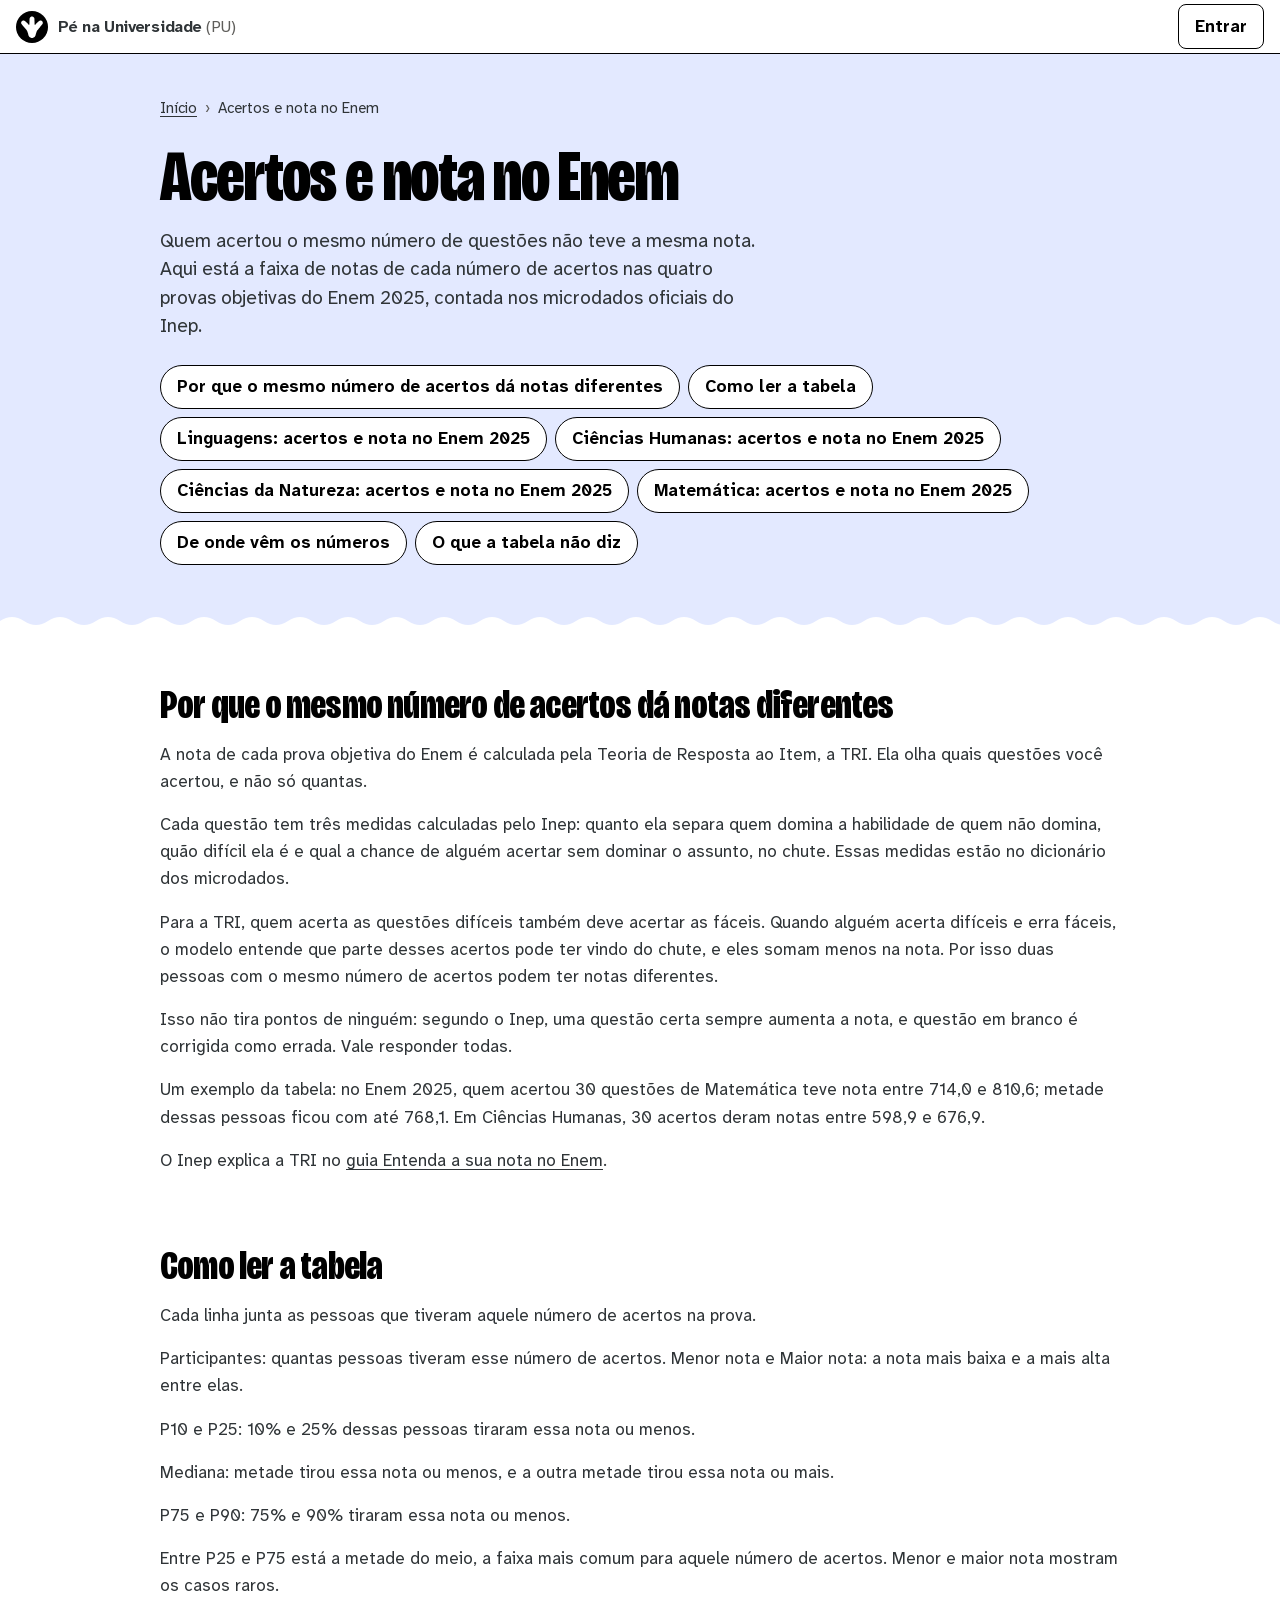
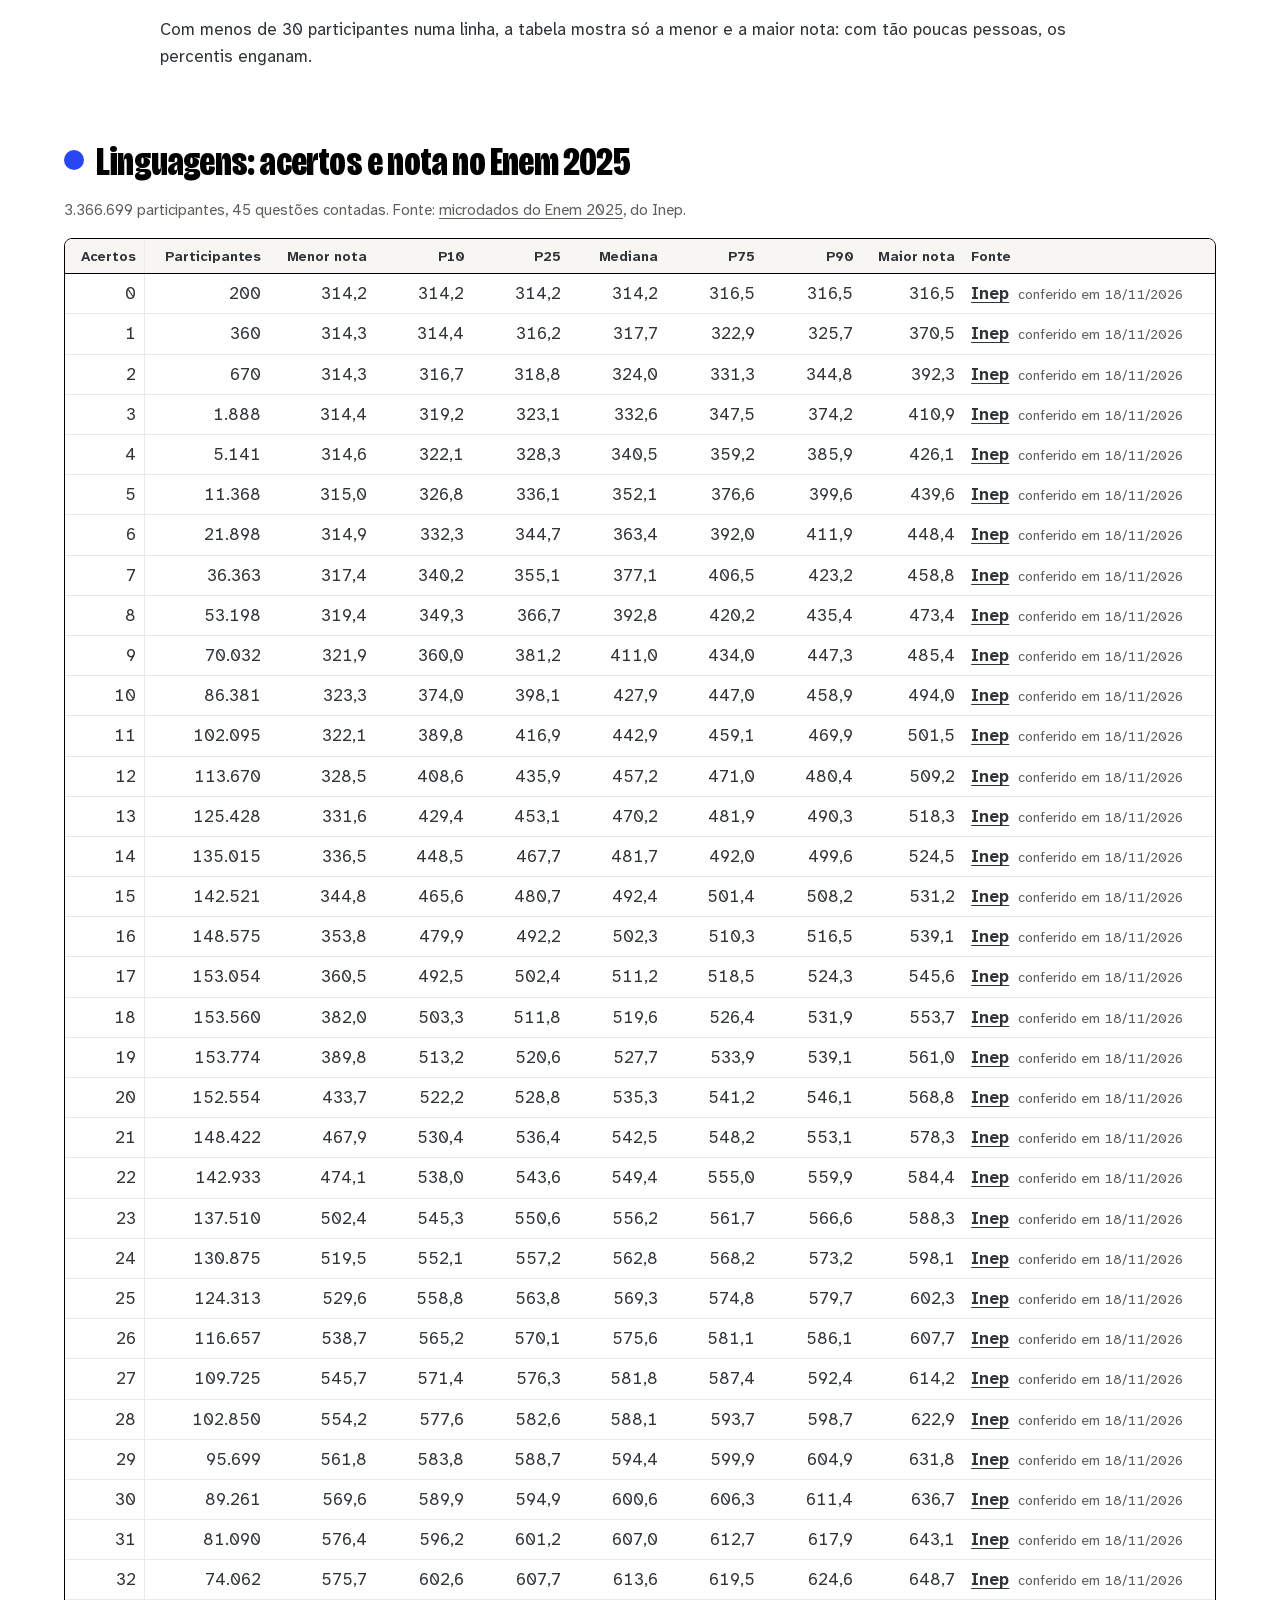
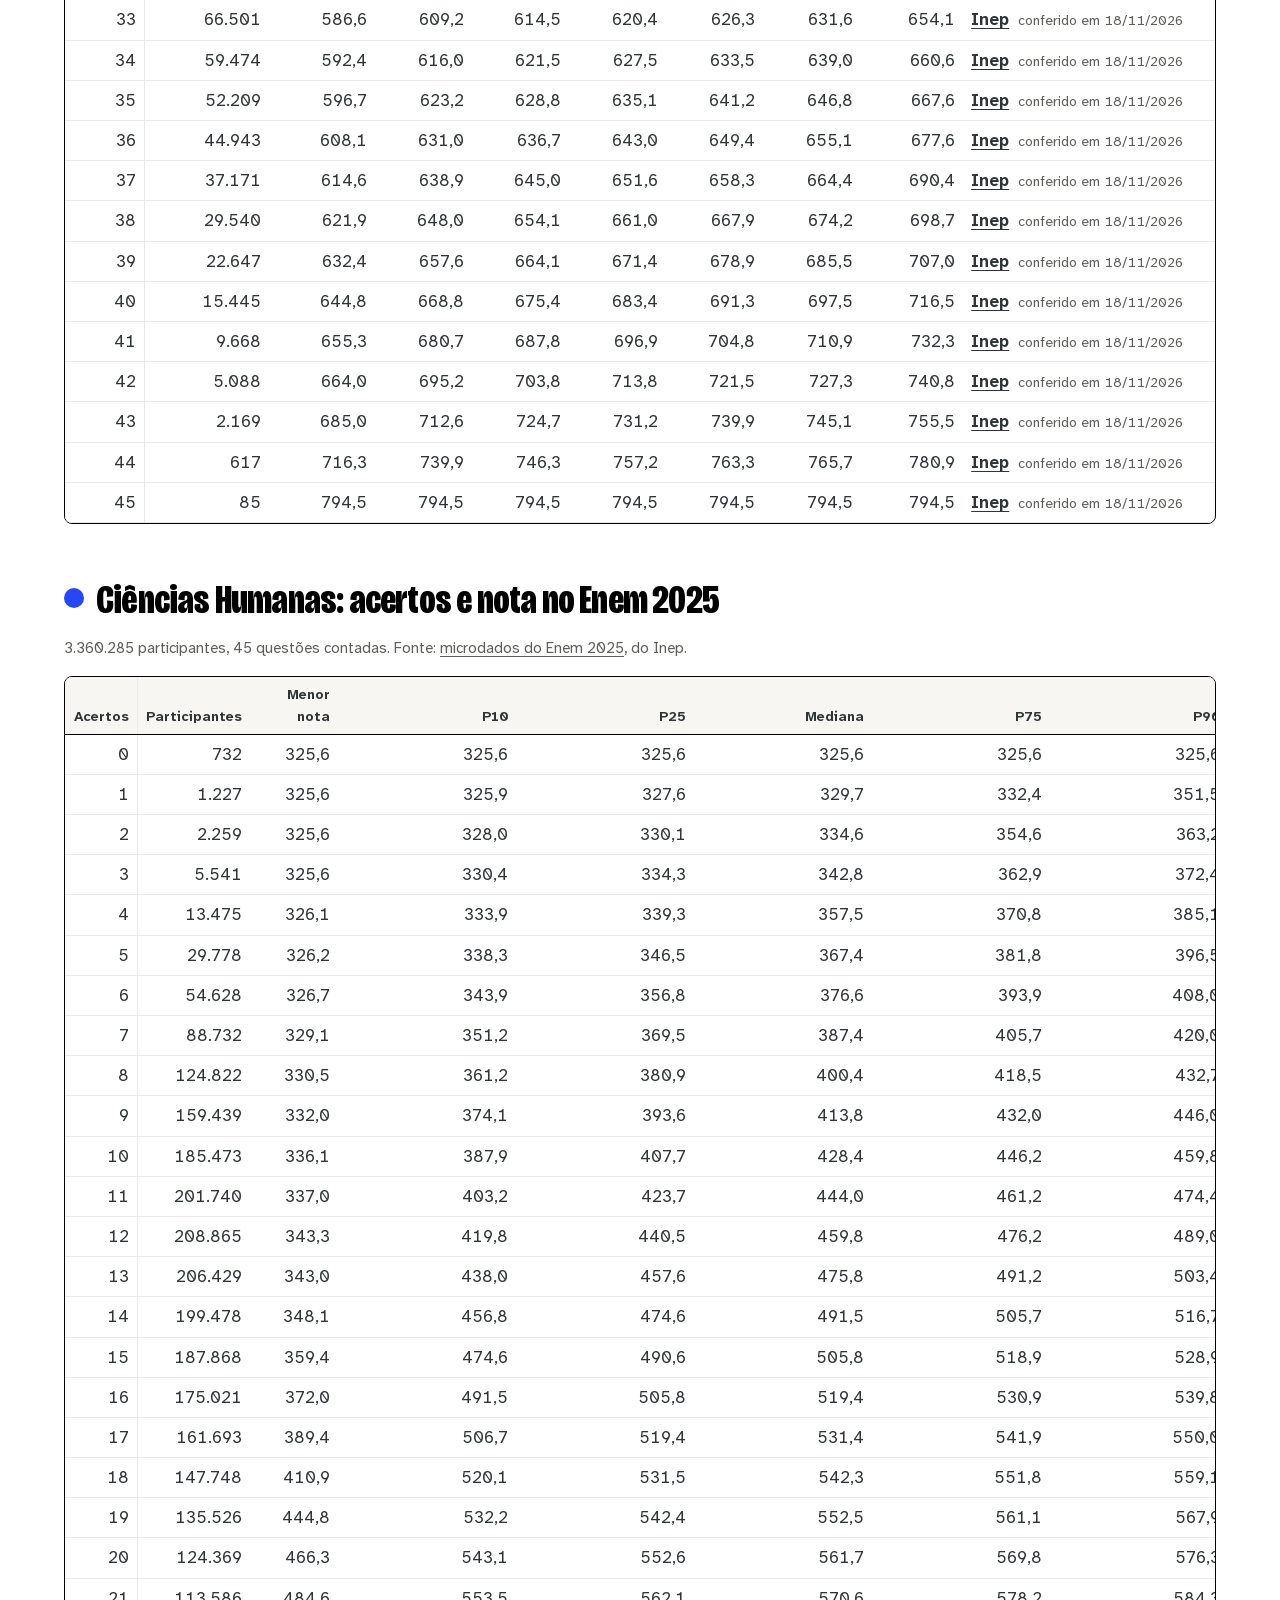
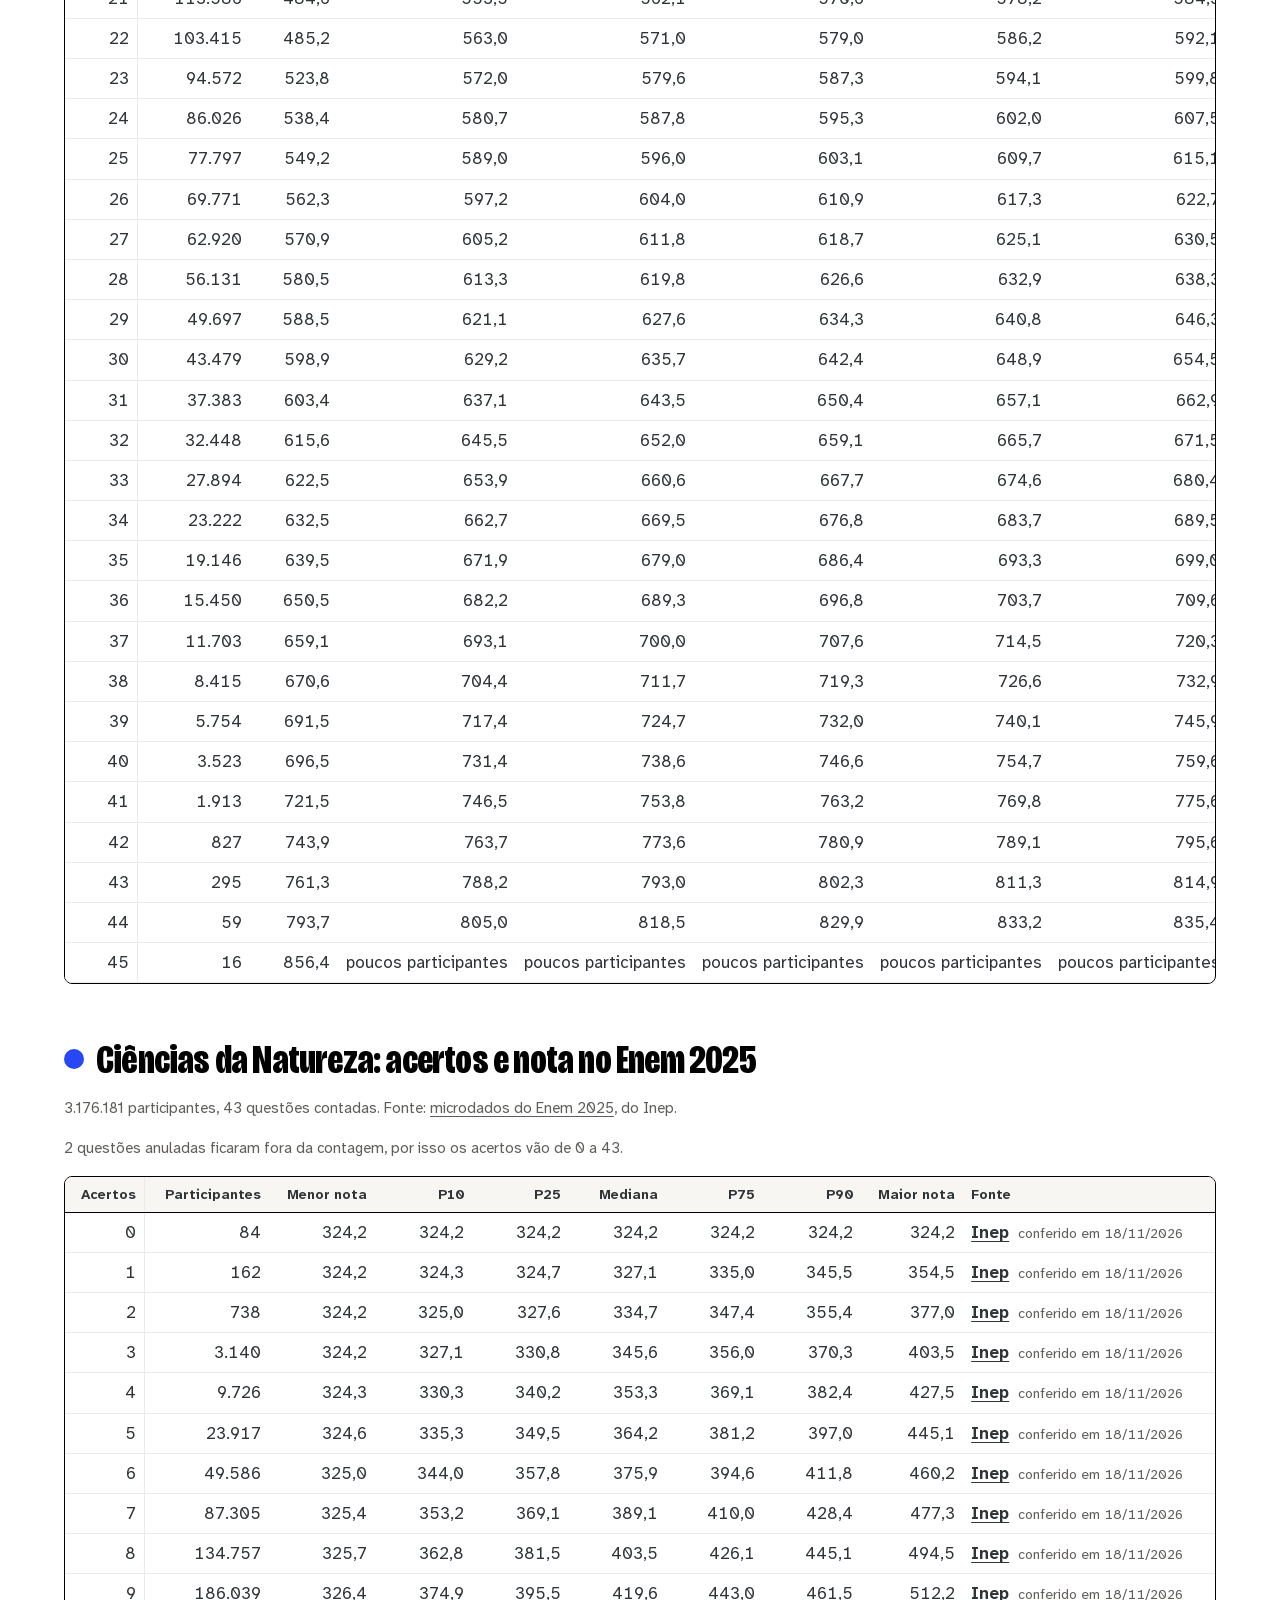
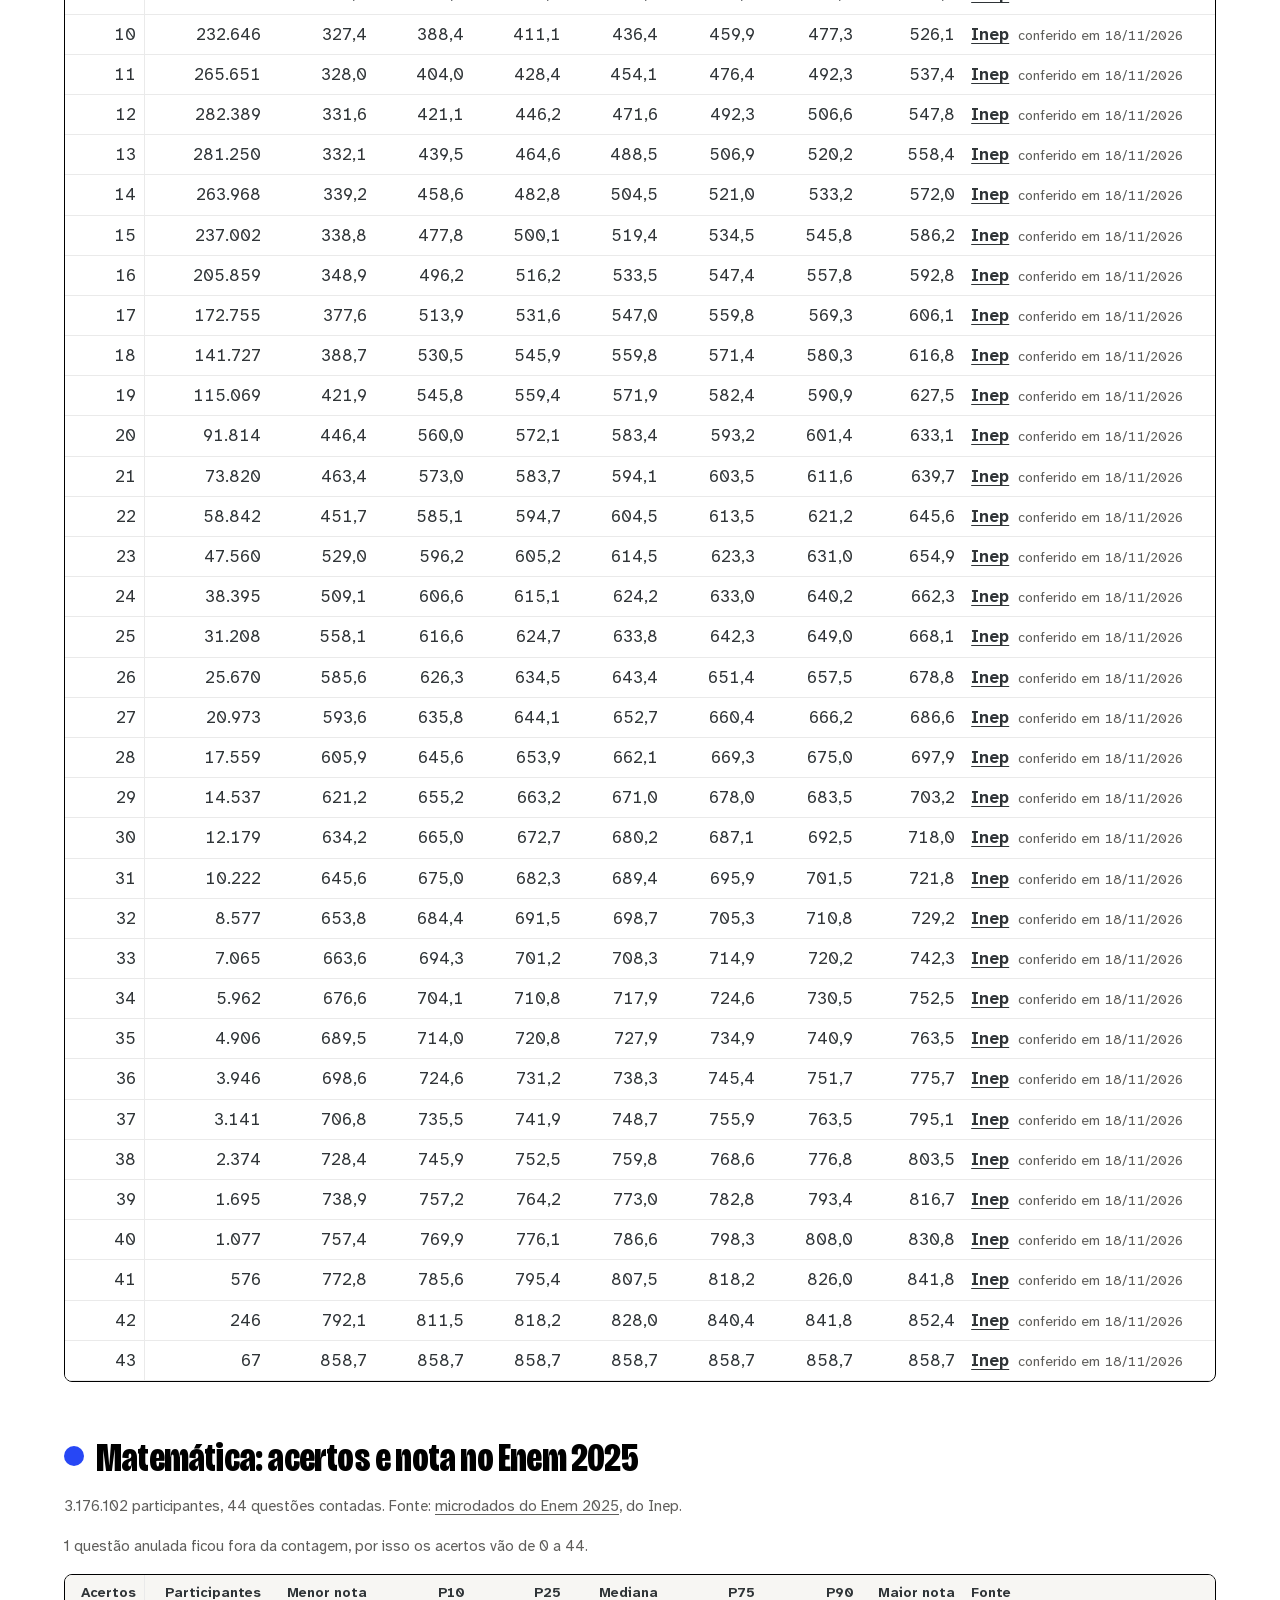
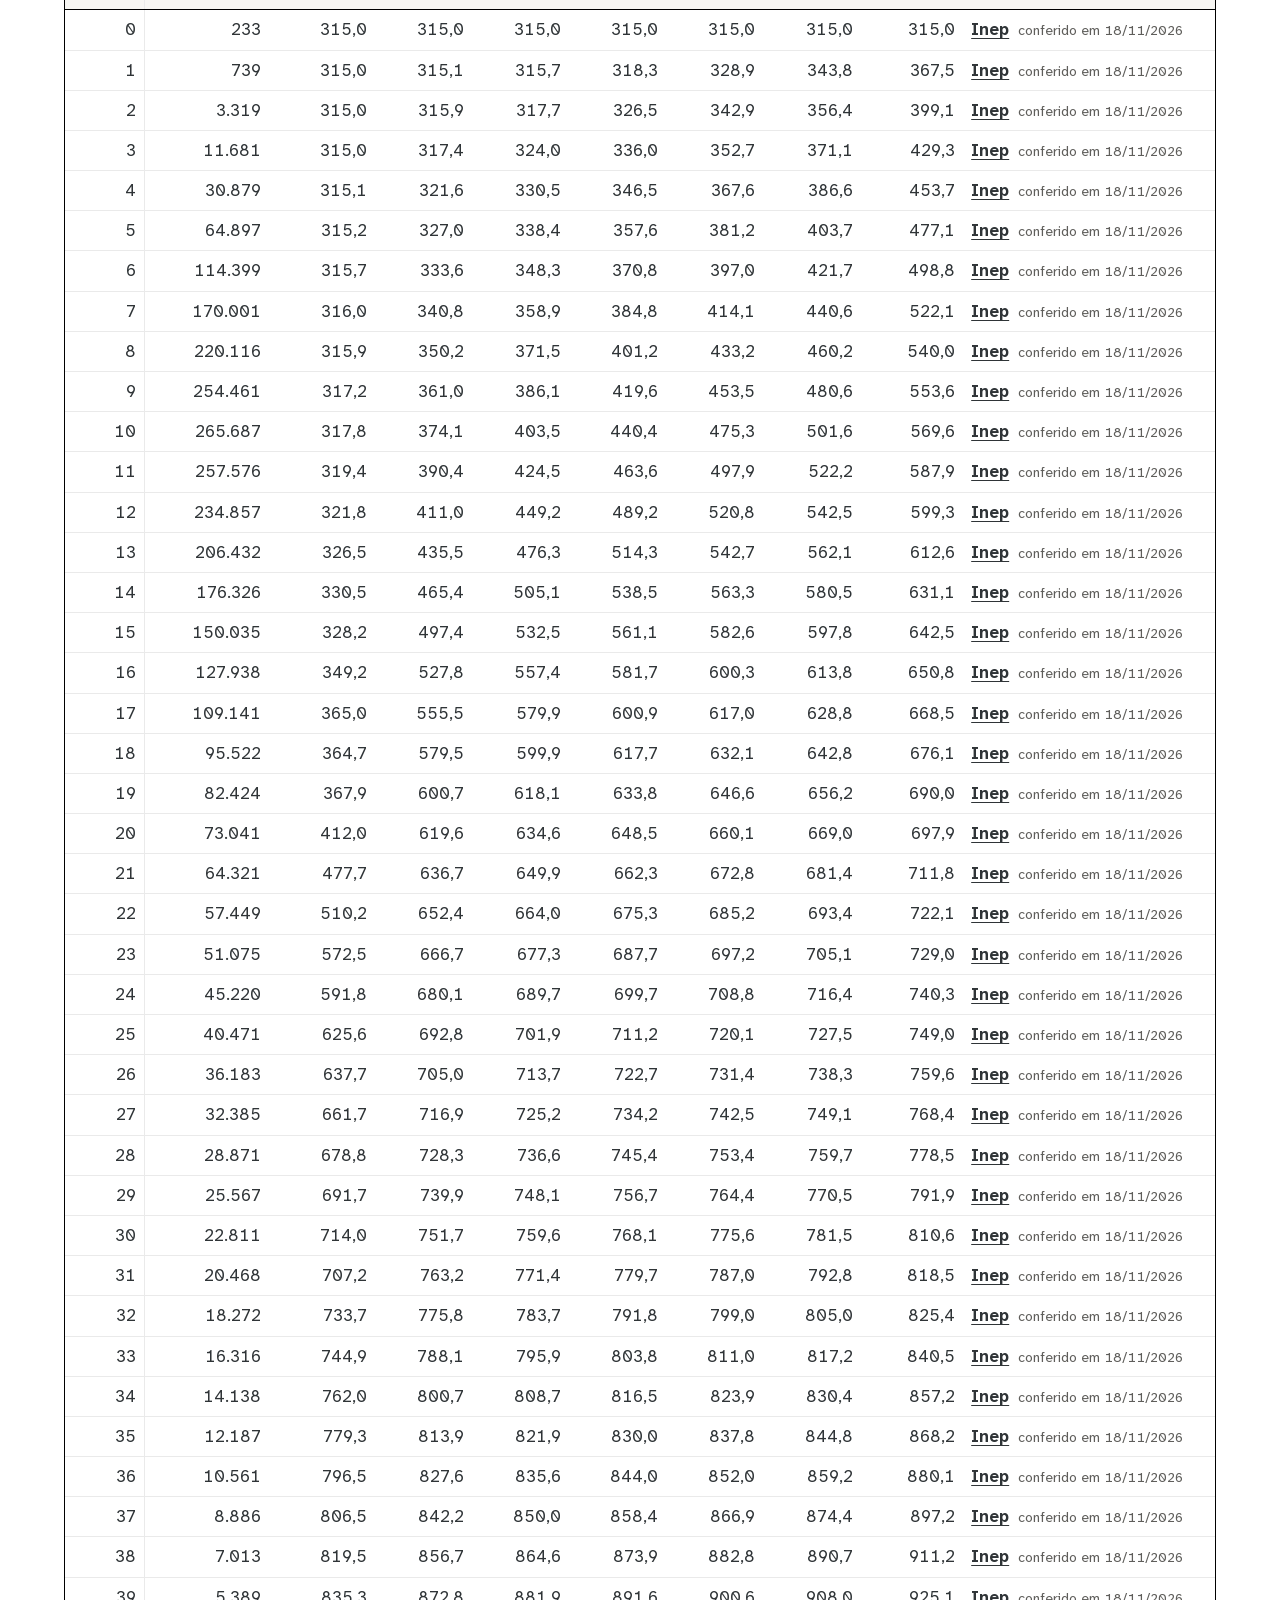
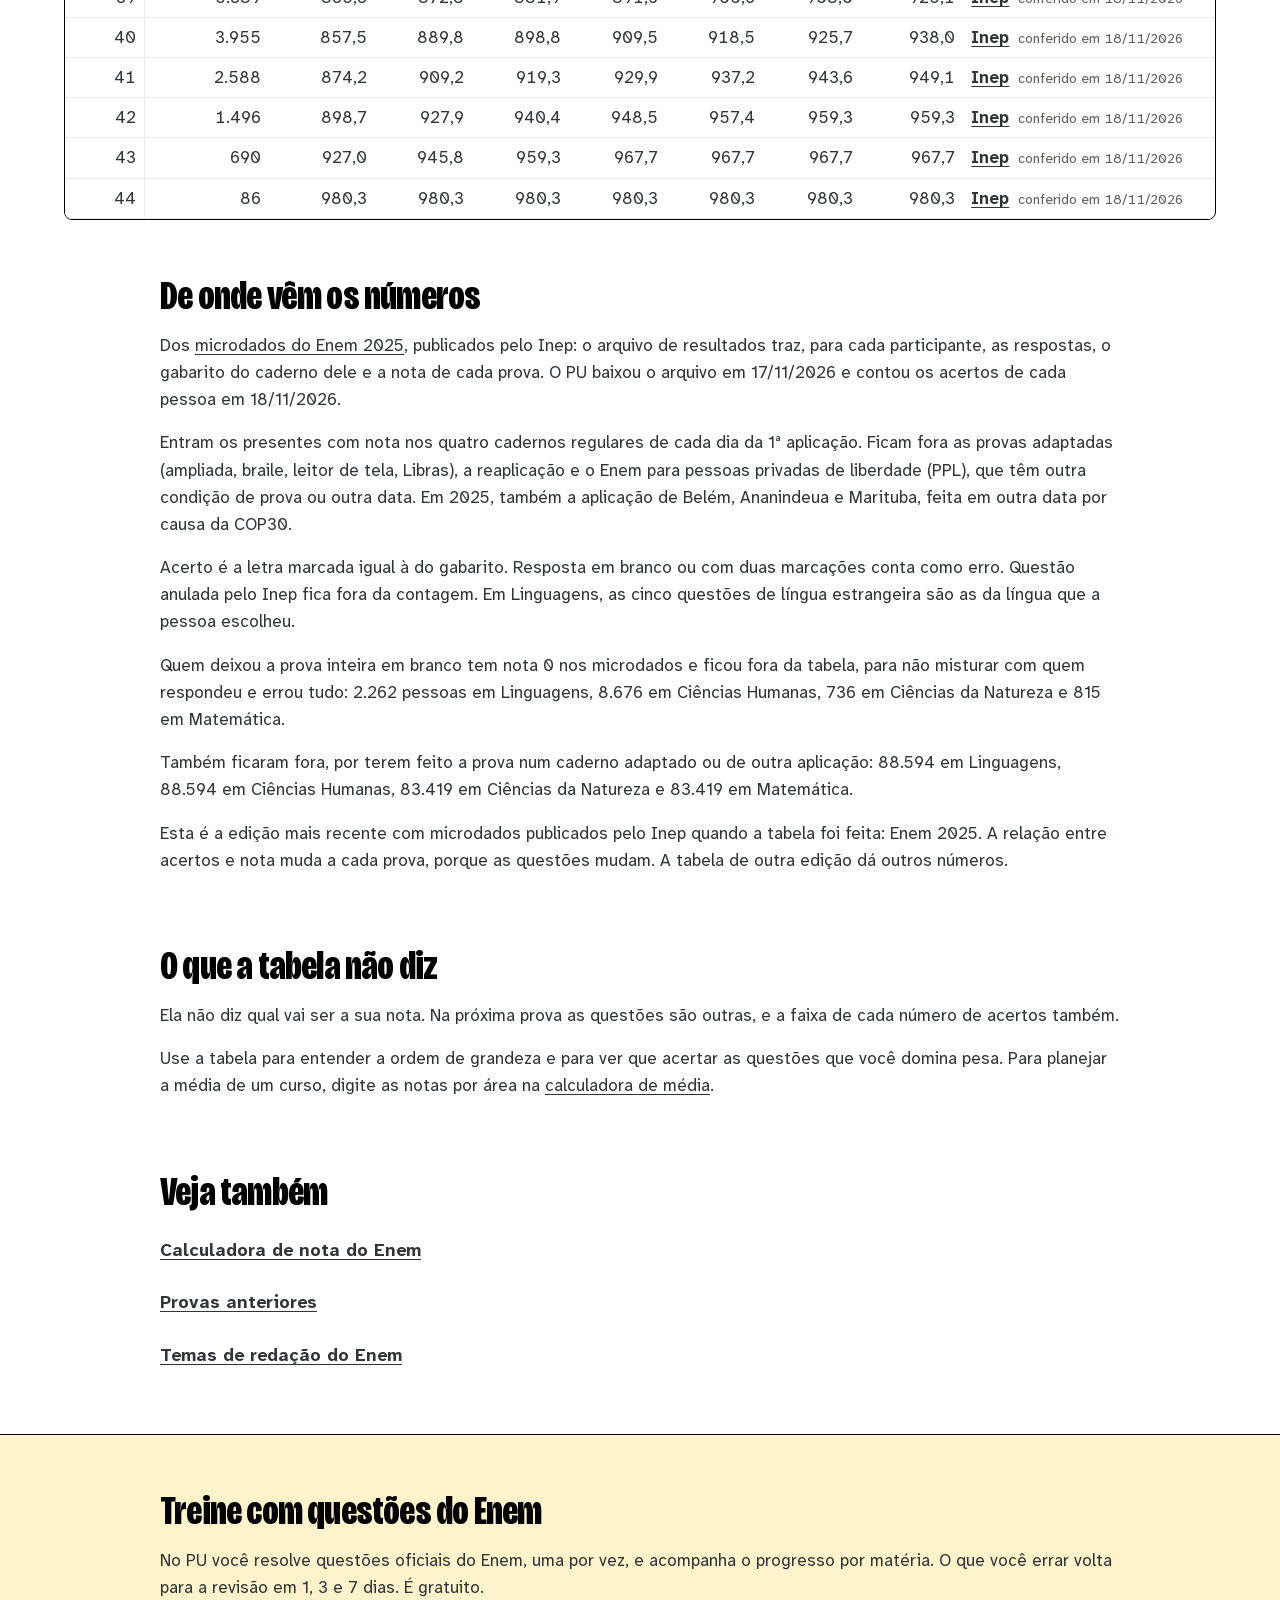
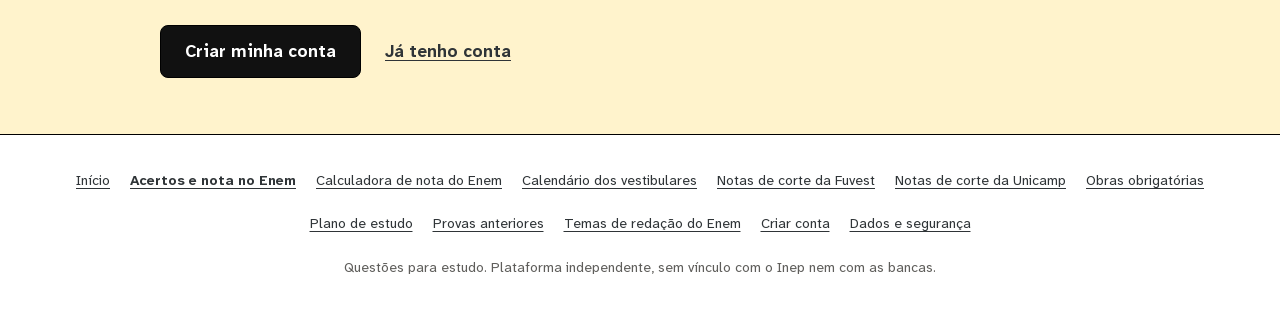
==== commit 5f4cdce6: "PU: página /plano-de-estudo/ com questões por dia, áreas alternadas e revisões até a prova escolhida" ====
--- a/acertos-e-nota-enem/index.html
+++ b/acertos-e-nota-enem/index.html
@@ -25,7 +25,7 @@
 <link rel="icon" href="/icones/pu-16.png" sizes="16x16" type="image/png">
 <link rel="apple-touch-icon" href="/icones/pu-180.png">
 <link rel="manifest" href="/manifest.webmanifest">
-<link rel="stylesheet" href="/paginas/estilo.css?v=f4569013b1">
+<link rel="stylesheet" href="/paginas/estilo.css?v=1221ae781a">
 <script type="application/ld+json">{"@context":"https://schema.org","@graph":[{"@type":"Organization","@id":"https://pu.gingamidia.com/#organizacao","name":"Pé na Universidade (PU)","alternateName":"PU","url":"https://pu.gingamidia.com/","logo":"https://pu.gingamidia.com/icones/pu-512.png"},{"@type":"WebSite","@id":"https://pu.gingamidia.com/#site","name":"Pé na Universidade (PU)","url":"https://pu.gingamidia.com/","inLanguage":"pt-BR","publisher":{"@id":"https://pu.gingamidia.com/#organizacao"}},{"@type":"BreadcrumbList","itemListElement":[{"@type":"ListItem","position":1,"name":"Início","item":"https://pu.gingamidia.com/"},{"@type":"ListItem","position":2,"name":"Acertos e nota no Enem","item":"https://pu.gingamidia.com/acertos-e-nota-enem/"}]}]}</script>
 </head>
 <body data-tom="mar">
@@ -288,7 +288,7 @@
 <p class="acoes"><a class="botao" href="/criar-conta/">Criar minha conta</a> <a class="entrar" href="/#entrar">Já tenho conta</a></p>
 </section></div>
 </main>
-<footer><nav aria-label="Páginas do PU"><ul><li><a href="/">Início</a></li><li><a href="/acertos-e-nota-enem/" aria-current="page">Acertos e nota no Enem</a></li><li><a href="/calculadora-nota-enem/">Calculadora de nota do Enem</a></li><li><a href="/calendario-vestibulares/">Calendário dos vestibulares</a></li><li><a href="/notas-de-corte/fuvest/">Notas de corte da Fuvest</a></li><li><a href="/notas-de-corte/unicamp/">Notas de corte da Unicamp</a></li><li><a href="/obras-obrigatorias/">Obras obrigatórias</a></li><li><a href="/provas-anteriores/">Provas anteriores</a></li><li><a href="/temas-de-redacao-enem/">Temas de redação do Enem</a></li><li><a href="/criar-conta/">Criar conta</a></li><li><a href="/#privacidade">Dados e segurança</a></li></ul></nav>
+<footer><nav aria-label="Páginas do PU"><ul><li><a href="/">Início</a></li><li><a href="/acertos-e-nota-enem/" aria-current="page">Acertos e nota no Enem</a></li><li><a href="/calculadora-nota-enem/">Calculadora de nota do Enem</a></li><li><a href="/calendario-vestibulares/">Calendário dos vestibulares</a></li><li><a href="/notas-de-corte/fuvest/">Notas de corte da Fuvest</a></li><li><a href="/notas-de-corte/unicamp/">Notas de corte da Unicamp</a></li><li><a href="/obras-obrigatorias/">Obras obrigatórias</a></li><li><a href="/plano-de-estudo/">Plano de estudo</a></li><li><a href="/provas-anteriores/">Provas anteriores</a></li><li><a href="/temas-de-redacao-enem/">Temas de redação do Enem</a></li><li><a href="/criar-conta/">Criar conta</a></li><li><a href="/#privacidade">Dados e segurança</a></li></ul></nav>
 <p>Questões para estudo. Plataforma independente, sem vínculo com o Inep nem com as bancas.</p></footer>
 </body>
 </html>
--- a/paginas/estilo.css
+++ b/paginas/estilo.css
@@ -206,11 +206,50 @@
 .simulador dd { margin: .25rem 0 0; font-variant-numeric: tabular-nums; overflow-wrap: anywhere; }
 #resultado-nota .nota, #resultado-nota small { color: var(--texto); }
 .metodo-nota { margin-top: 2rem; }
+/* Lista de cursos do Sisu na calculadora (o mesmo simulador). */
+.busca-sisu { margin: 0 0 1rem; }
+.busca-sisu > .nota { margin: .375rem 0 0; font-size: .875rem; }
+.estado-sisu { margin: .5rem 0 0; font-size: .9375rem; color: var(--texto); }
+.estado-sisu:empty, .lista-sisu:empty { display: none; }
+.lista-sisu { list-style: none; margin: .5rem 0 0; padding: 0; display: grid; gap: .375rem; }
+.simulador .lista-sisu button { width: 100%; min-height: 2.75rem; text-align: left; justify-content: flex-start; flex-wrap: wrap; gap: 0 .5rem; padding: .5rem .75rem; overflow-wrap: anywhere; }
+.lista-sisu small { display: inline; margin: 0; font-weight: 400; color: var(--texto); font-size: .9375rem; }
+.sisu-escolhido:not(:empty) { margin-top: 1rem; padding: 1rem; border: 1px solid var(--tinta); border-radius: 8px; background: var(--tom-faixa); overflow-wrap: anywhere; }
+.sisu-escolhido select { width: 100%; min-height: 3rem; padding: .625rem .75rem; border: 1px solid var(--tinta); border-radius: 8px; font: inherit; color: var(--texto); background: #FFFFFF; }
+.sisu-titulo { margin: 0; }
+.sisu-dados { margin: .75rem 0; }
+.sisu-dados > div { border-top: 1px solid var(--tinta); padding-block: .5rem; }
+.aviso-sisu { font-weight: 700; color: var(--tinta); margin: .75rem 0; }
+.aviso-sisu[hidden] { display: none; }
+.sisu-escolhido .nota { color: var(--texto); font-size: .9375rem; }
 @media (min-width: 32rem) { .campos-notas, .campos-pesos, .campos-opcao { grid-template-columns: repeat(2, minmax(0, 1fr)); } }
 @media (hover: hover) and (pointer: fine) {
   .simulador button:not(:disabled):hover { background: var(--destaque-passar); }
   .simulador button.discreto:not(:disabled):hover { background: var(--amarelo-claro); }
 }
+
+/* Plano de estudo (/plano-de-estudo/): formulário que paginas/plano-de-estudo.js mostra e a lista de dias que ele escreve. */
+.oculto { position: absolute; width: 1px; height: 1px; overflow: hidden; clip: rect(0 0 0 0); clip-path: inset(50%); white-space: nowrap; }
+.plano .sem-script { padding: 1.25rem 1.25rem .25rem; border: 2px dashed var(--tinta); border-radius: 8px; background: var(--suave); }
+.plano-form .campo { margin: 0 0 1.25rem; }
+.plano-form label[for] { display: block; font-weight: 700; margin-bottom: .375rem; }
+.plano-form select { width: 100%; max-width: 28rem; min-height: 3rem; padding: .625rem .75rem; border: 1px solid var(--tinta); border-radius: 8px; font: inherit; color: var(--texto); background: #FFFFFF; }
+.grupo-fichas { display: flex; flex-wrap: wrap; gap: .5rem; margin: 0 0 1.25rem; padding: 0; border: 0; min-width: 0; }
+.grupo-fichas legend { width: 100%; padding: 0; margin-bottom: .5rem; font-weight: 700; }
+.ficha-marcar { position: relative; display: inline-flex; }
+.ficha-marcar input { position: absolute; inset: 0; width: 100%; height: 100%; margin: 0; opacity: 0; cursor: pointer; }
+.ficha-marcar span[aria-hidden], .ficha-marcar span:not(.oculto) { display: inline-flex; align-items: center; justify-content: center; min-width: 3rem; min-height: 2.75rem; padding: .375rem .75rem;
+  border: 1px solid var(--tinta); border-radius: 999px; background: #FFFFFF; font-weight: 700; }
+.ficha-marcar input:checked + span { background: var(--destaque); color: #FFFFFF; }
+.ficha-marcar input:focus-visible + span { outline: 3px solid var(--azul-mar); outline-offset: 3px; }
+.plano-saida { margin-top: 1rem; padding: 1.25rem; border: 1px solid var(--tinta); border-radius: 8px; background: var(--tom-faixa); }
+.plano-saida .resumo-plano { margin: 0 0 .75rem; font-family: var(--fonte-cartaz); font-weight: 800; font-size: clamp(1.375rem, 5vw, 2rem); line-height: 1.15; color: var(--tinta); text-wrap: balance; }
+.plano-dias { margin: 1rem 0 0; padding: 0; list-style: none; display: grid; gap: .5rem; }
+.plano-dias li { padding: .75rem 1rem; border: 1px solid var(--tinta); border-radius: 8px; background: #FFFFFF; }
+.plano-dias .dia { display: block; font-weight: 700; }
+.plano-dias .revisao { display: block; margin-top: .25rem; color: var(--secundario); font-size: .9375rem; }
+.plano-saida details { margin-top: .75rem; }
+.plano-saida summary { min-height: 2.75rem; display: flex; align-items: center; font-weight: 700; cursor: pointer; }
 
 @media (hover: hover) and (pointer: fine) {
   .entrar-topo:hover, .sumario a:hover { background: var(--amarelo-claro); }
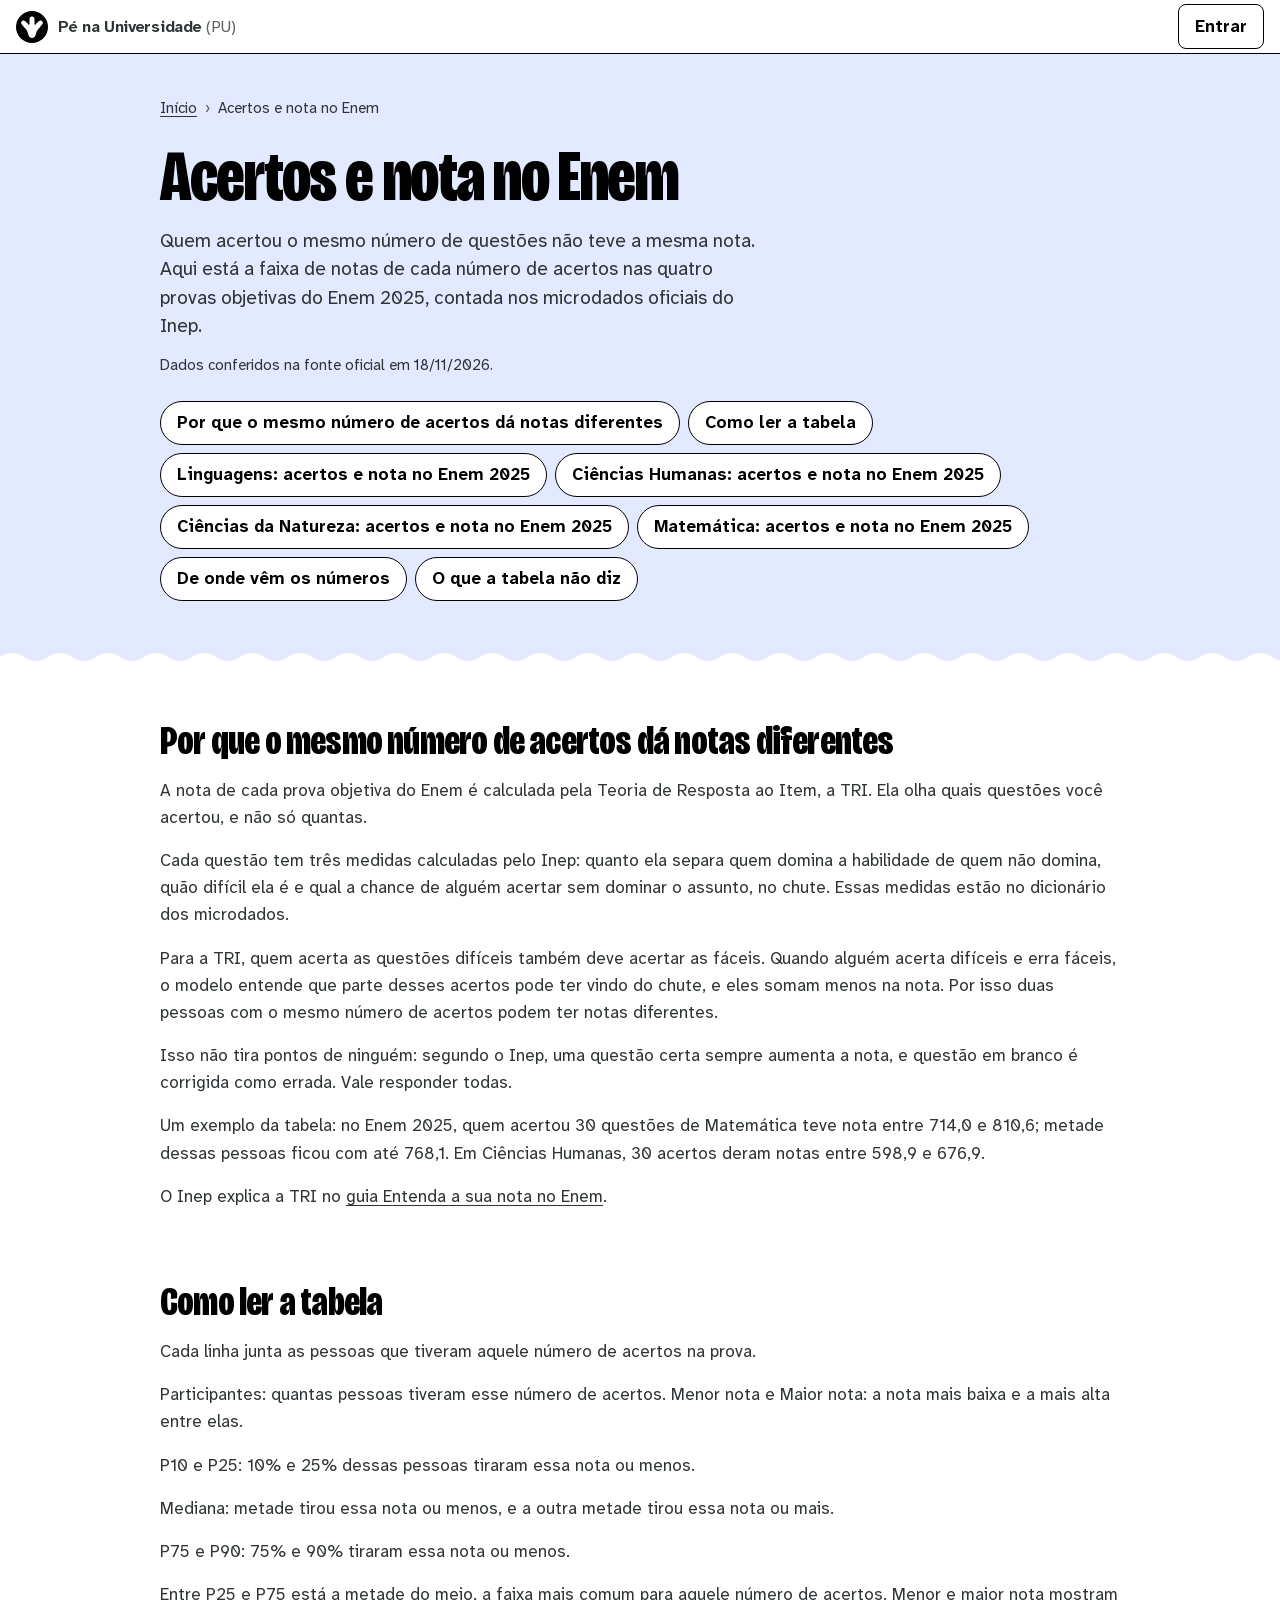
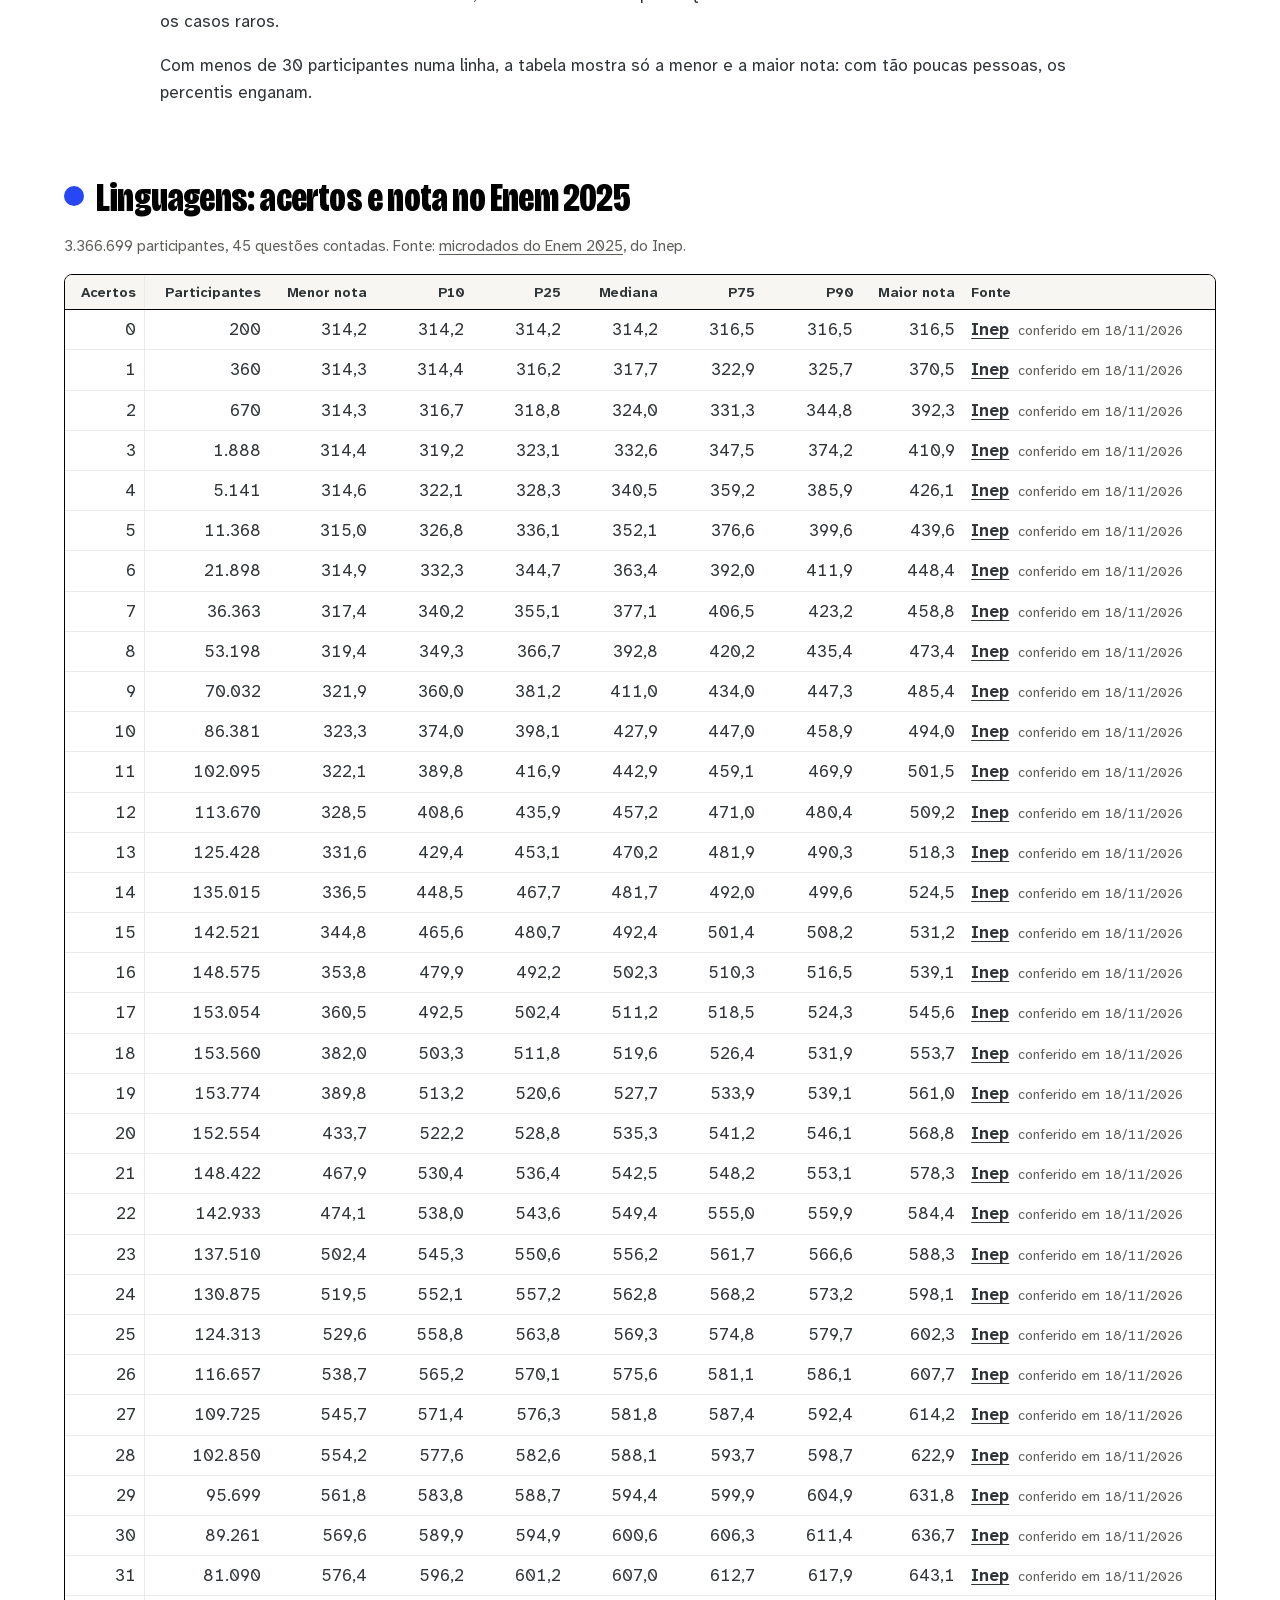
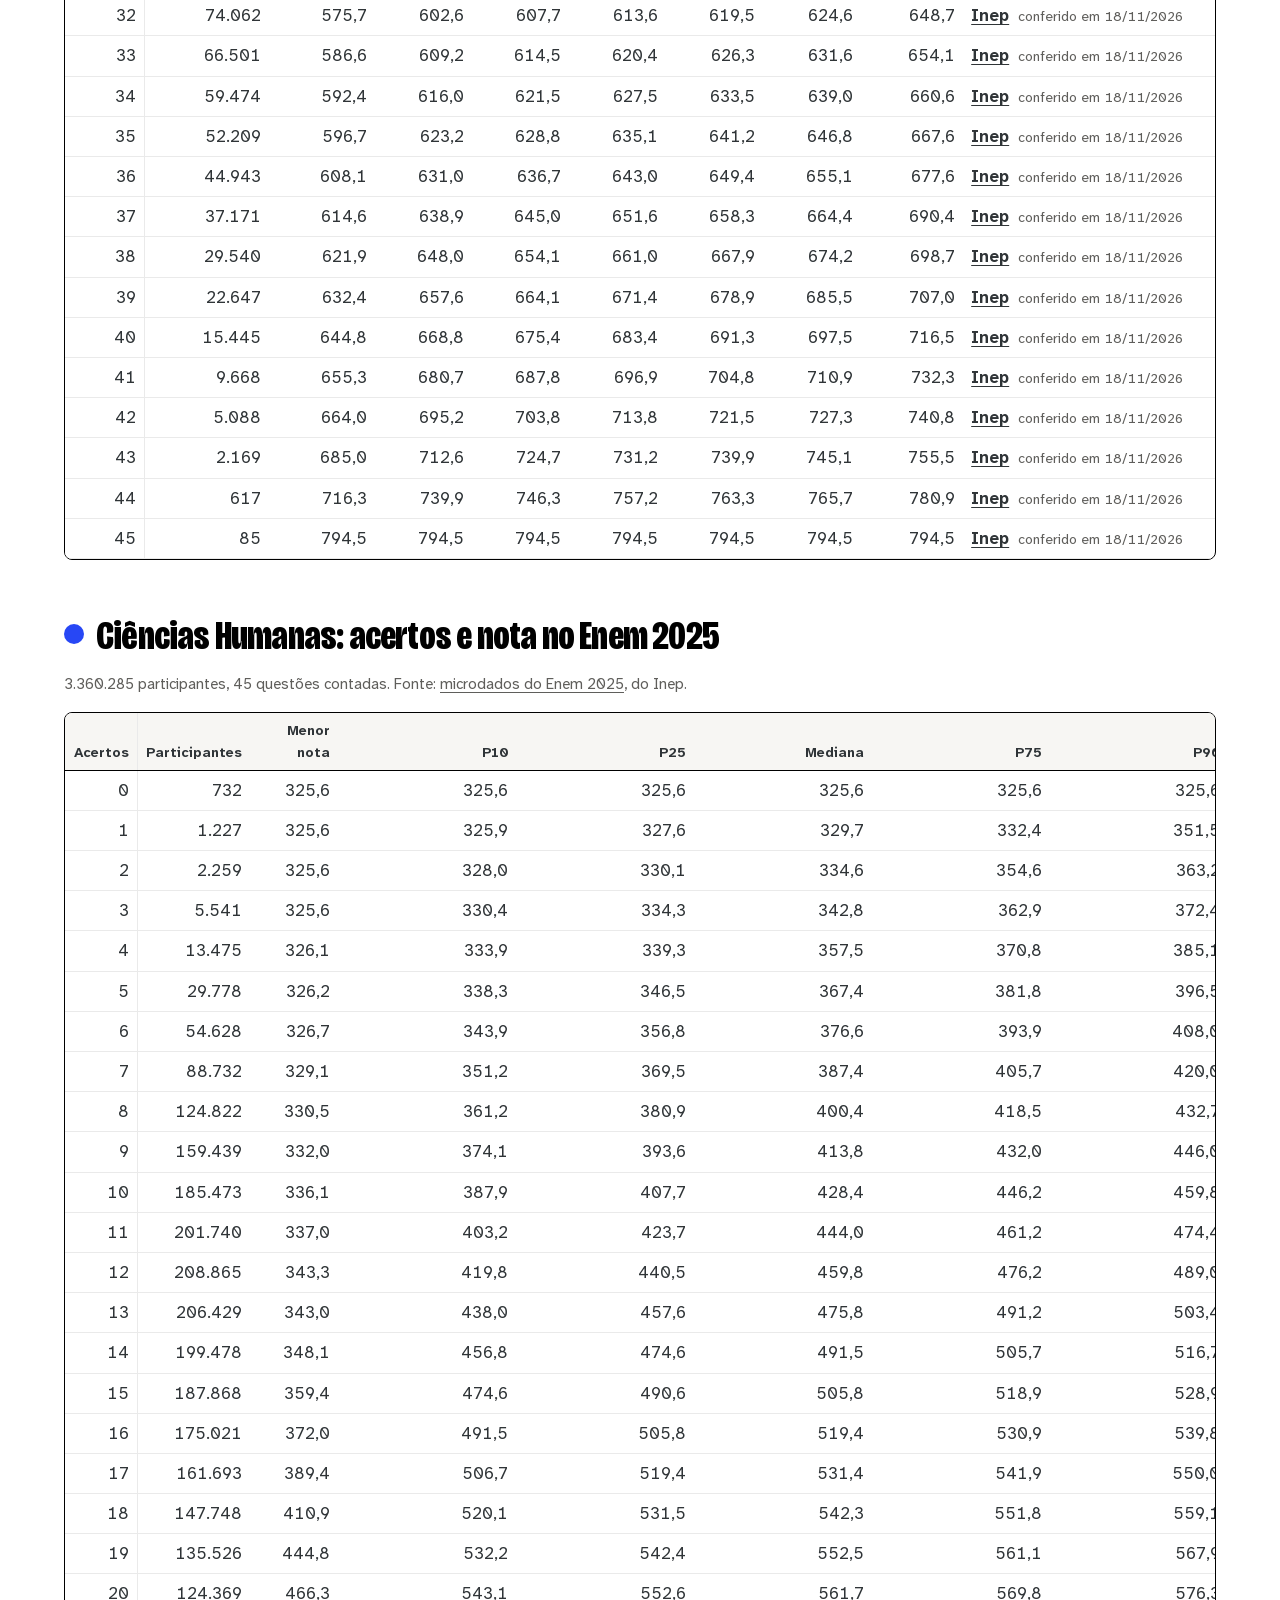
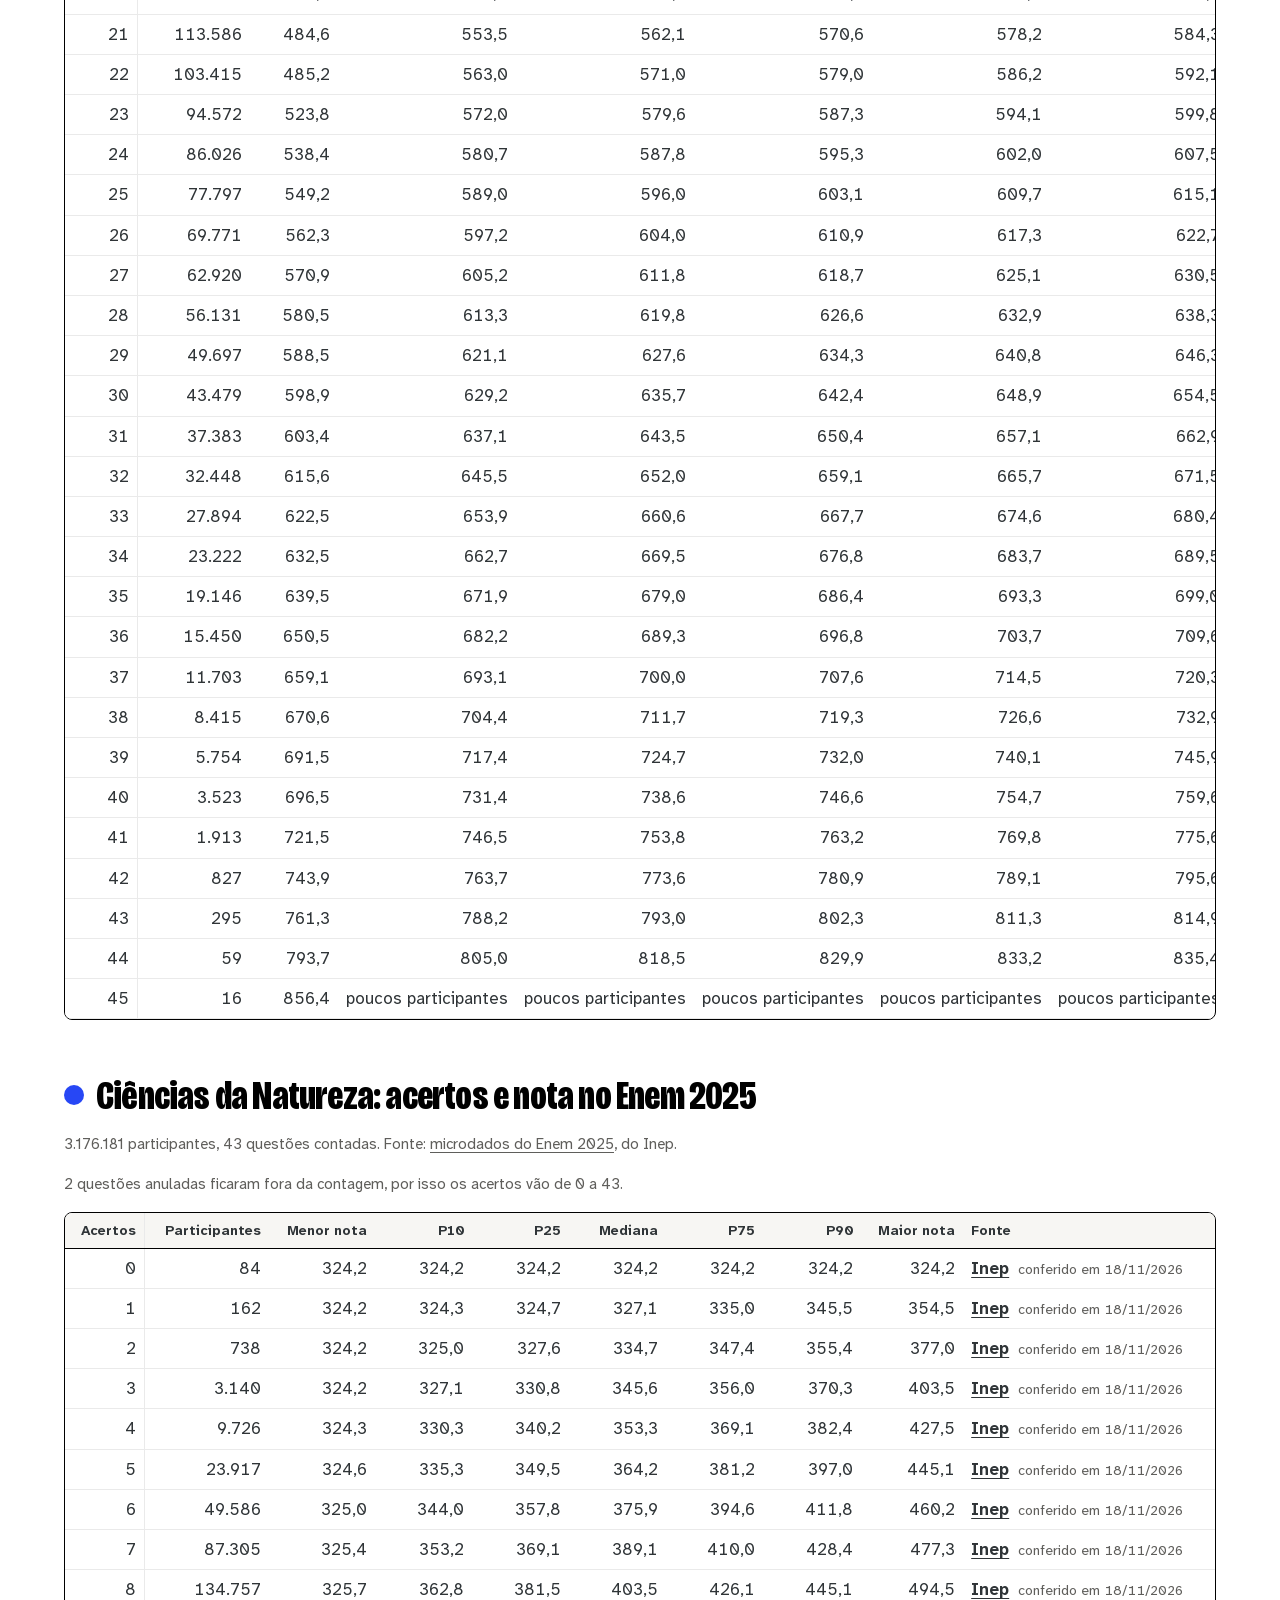
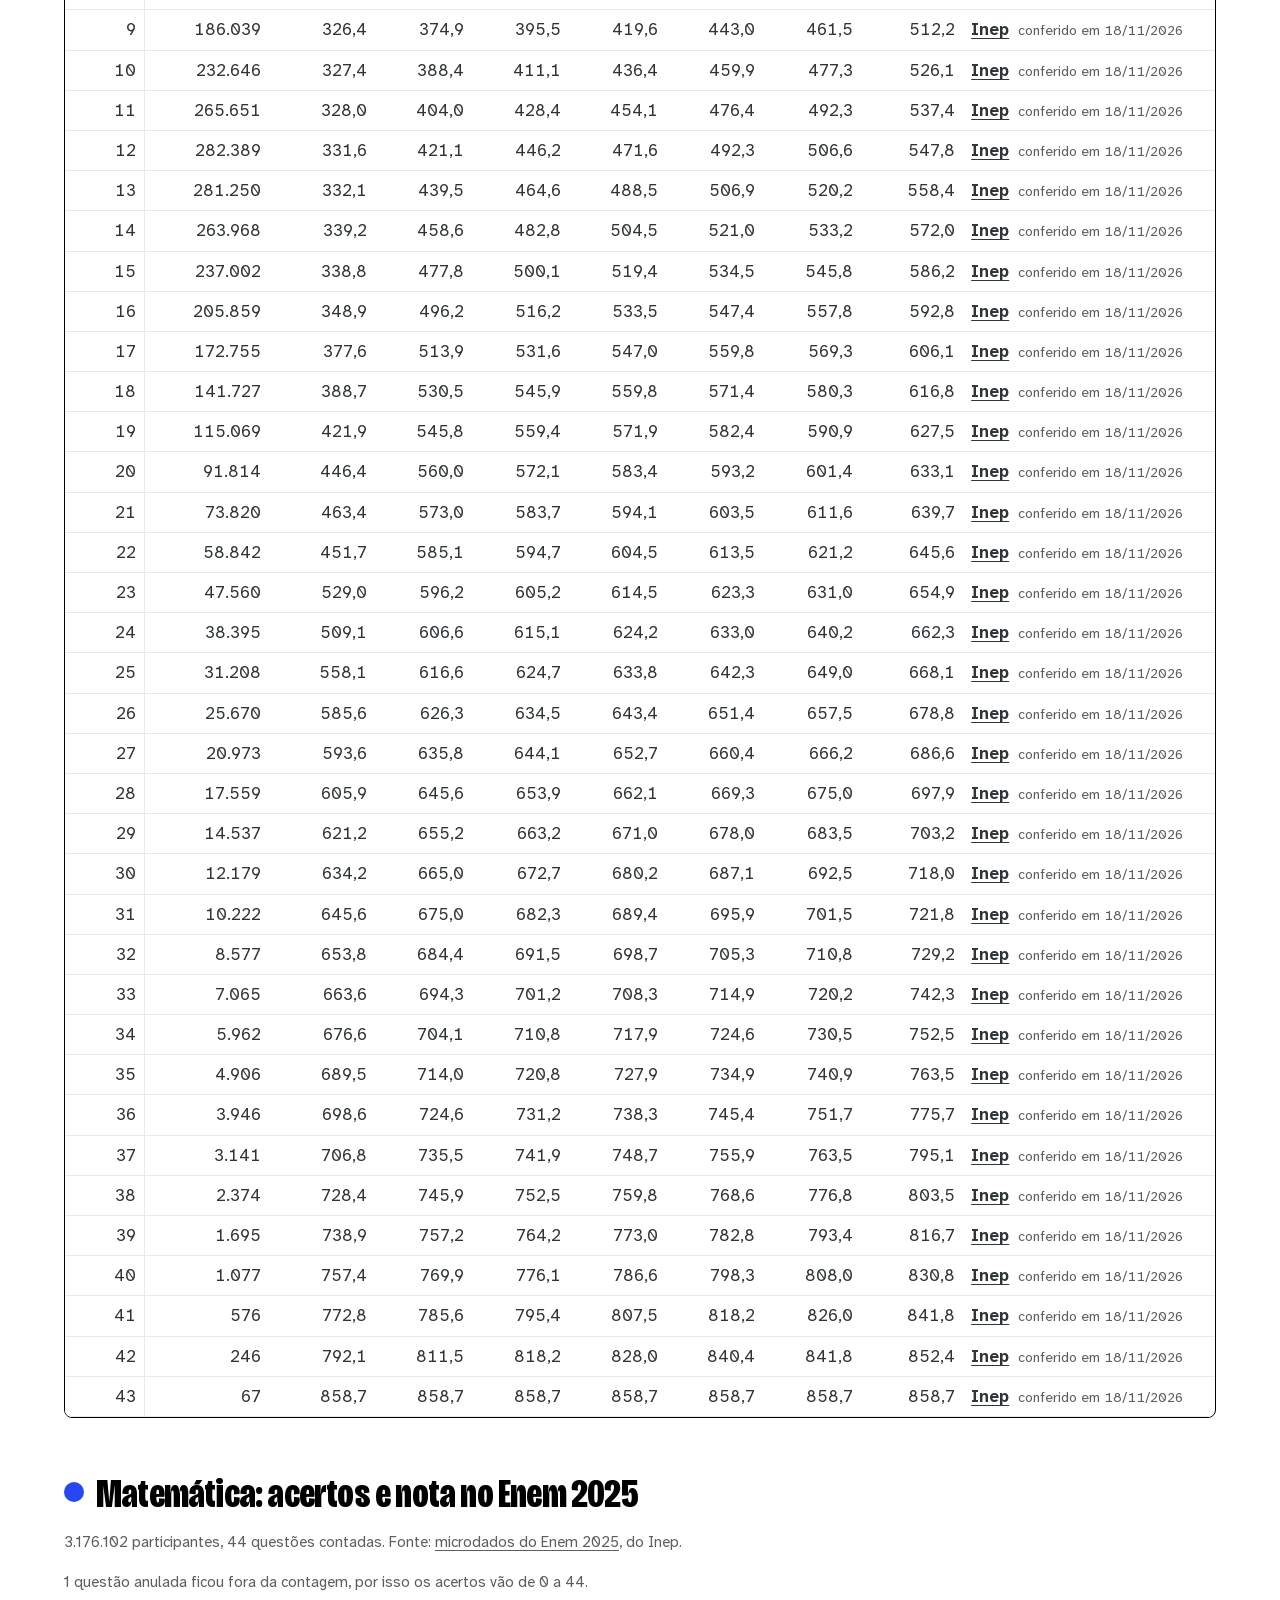
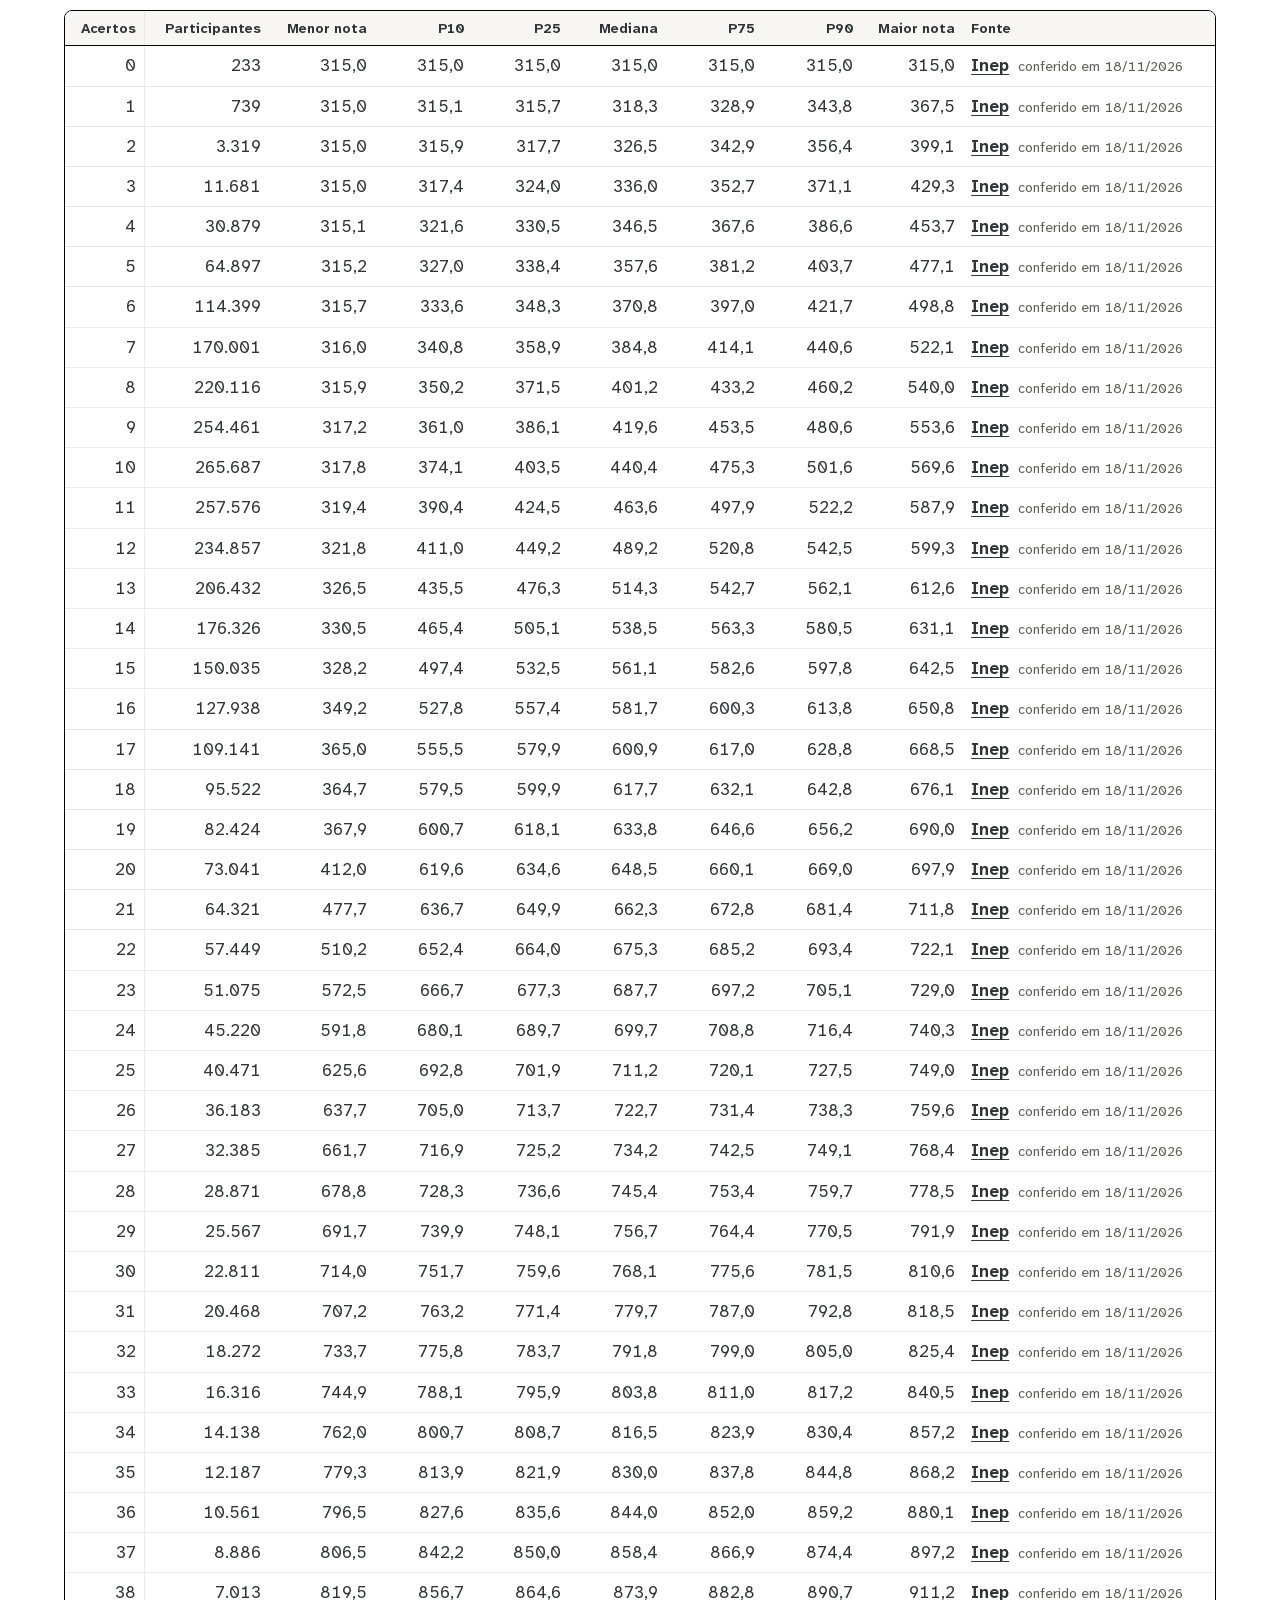
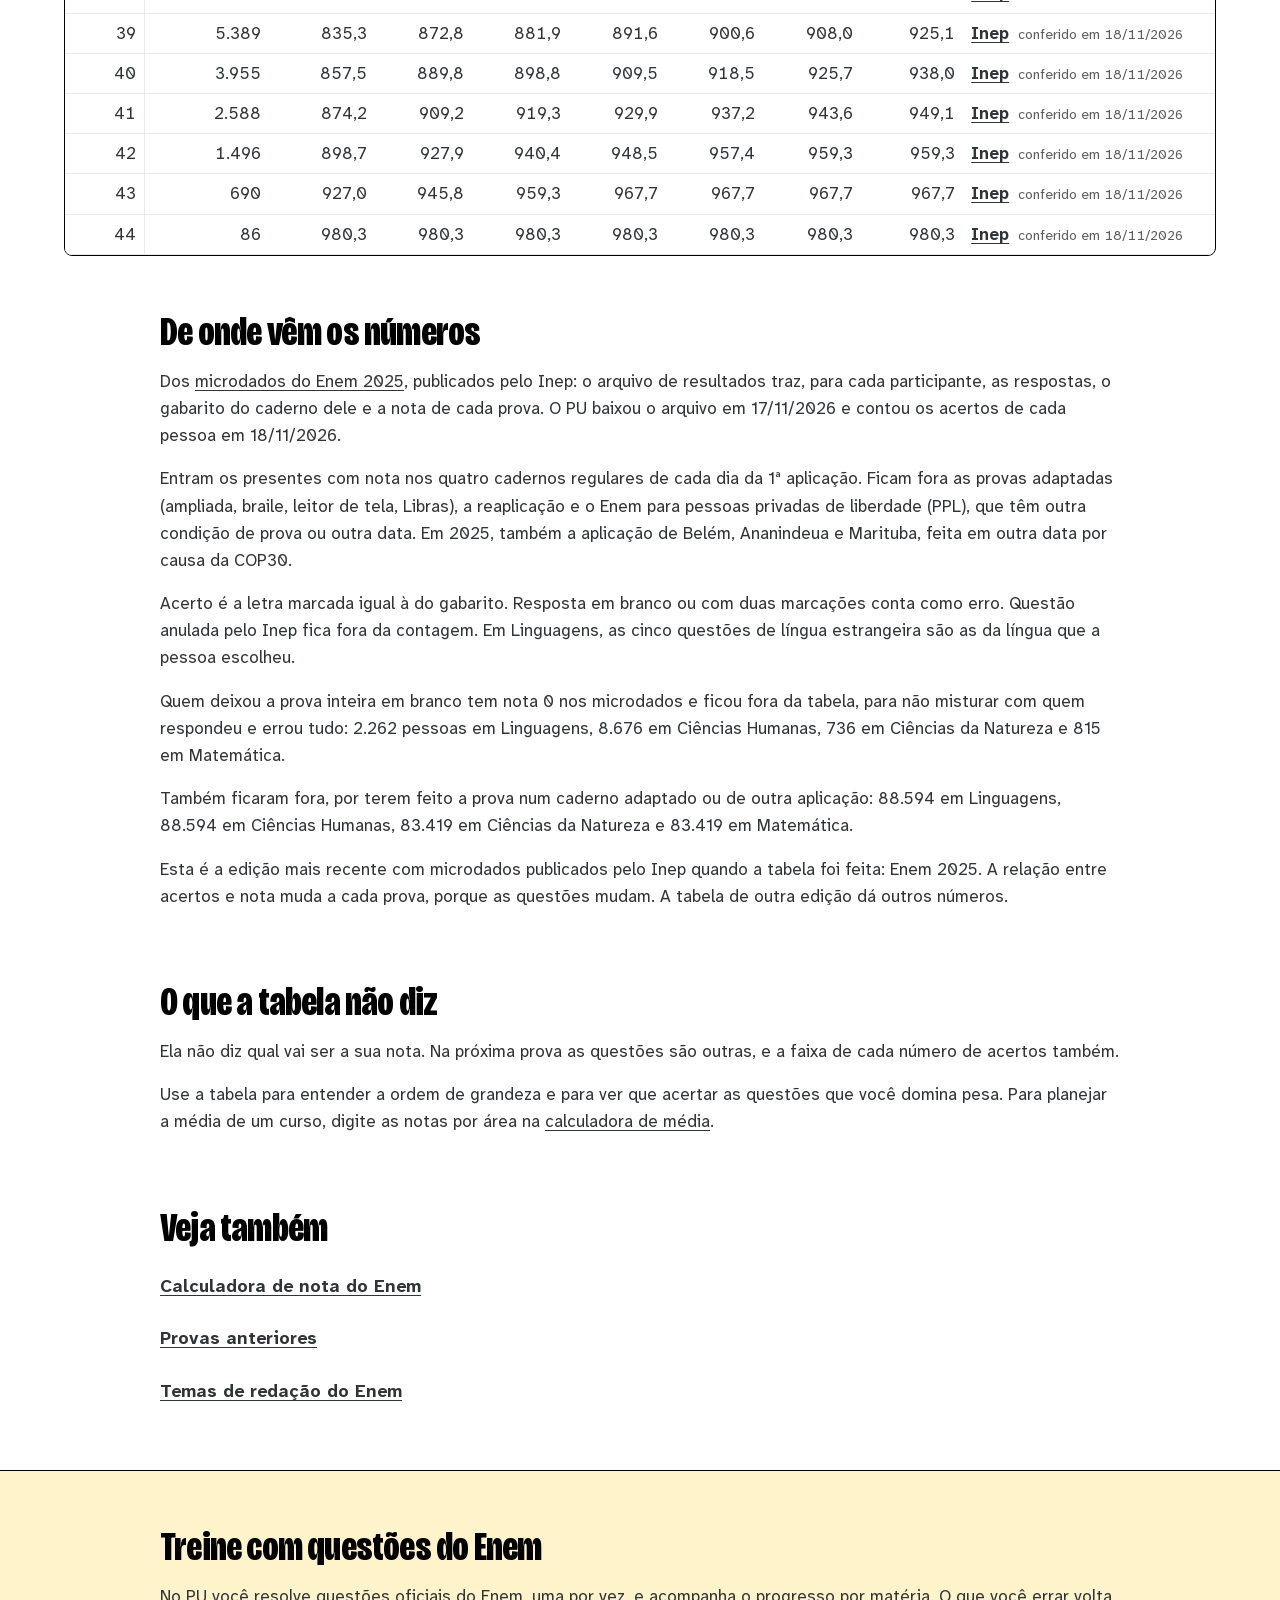
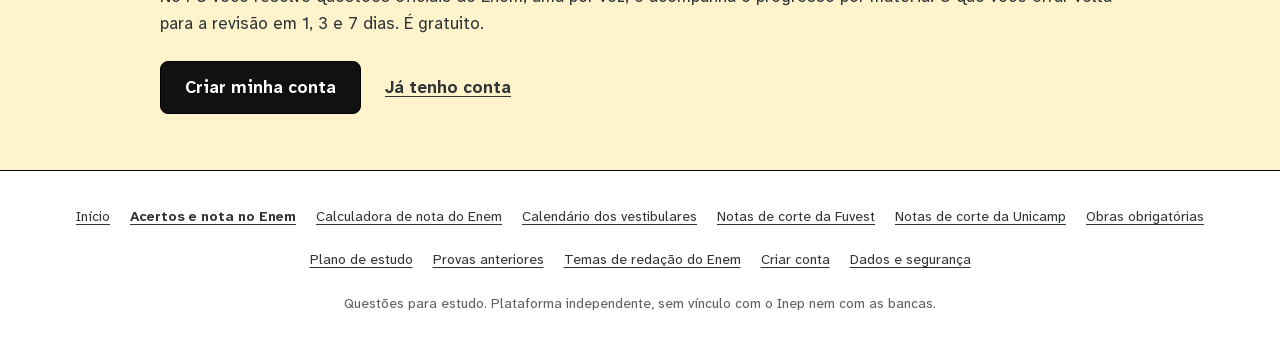
==== commit 304c56a0: "PU: rotina de atualização das páginas e data da última conferência no topo de cada página Cartão "At" ====
--- a/acertos-e-nota-enem/index.html
+++ b/acertos-e-nota-enem/index.html
@@ -25,7 +25,7 @@
 <link rel="icon" href="/icones/pu-16.png" sizes="16x16" type="image/png">
 <link rel="apple-touch-icon" href="/icones/pu-180.png">
 <link rel="manifest" href="/manifest.webmanifest">
-<link rel="stylesheet" href="/paginas/estilo.css?v=1221ae781a">
+<link rel="stylesheet" href="/paginas/estilo.css?v=1290c3ebf1">
 <script type="application/ld+json">{"@context":"https://schema.org","@graph":[{"@type":"Organization","@id":"https://pu.gingamidia.com/#organizacao","name":"Pé na Universidade (PU)","alternateName":"PU","url":"https://pu.gingamidia.com/","logo":"https://pu.gingamidia.com/icones/pu-512.png"},{"@type":"WebSite","@id":"https://pu.gingamidia.com/#site","name":"Pé na Universidade (PU)","url":"https://pu.gingamidia.com/","inLanguage":"pt-BR","publisher":{"@id":"https://pu.gingamidia.com/#organizacao"}},{"@type":"BreadcrumbList","itemListElement":[{"@type":"ListItem","position":1,"name":"Início","item":"https://pu.gingamidia.com/"},{"@type":"ListItem","position":2,"name":"Acertos e nota no Enem","item":"https://pu.gingamidia.com/acertos-e-nota-enem/"}]}]}</script>
 </head>
 <body data-tom="mar">
@@ -36,6 +36,7 @@
 <nav class="migalhas" aria-label="Você está em"><ol><li><a href="/">Início</a></li><li aria-current="page">Acertos e nota no Enem</li></ol></nav>
 <h1>Acertos e nota no Enem</h1>
 <p class="apoio">Quem acertou o mesmo número de questões não teve a mesma nota. Aqui está a faixa de notas de cada número de acertos nas quatro provas objetivas do Enem 2025, contada nos microdados oficiais do Inep.</p>
+<p class="conferencia" data-conferencia="2026-11-18">Dados conferidos na fonte oficial em <time datetime="2026-11-18">18/11/2026</time>.</p>
 <nav class="sumario" aria-label="Nesta página"><ul><li><a href="#tri">Por que o mesmo número de acertos dá notas diferentes</a></li><li><a href="#colunas">Como ler a tabela</a></li><li><a href="#linguagens">Linguagens: acertos e nota no Enem 2025</a></li><li><a href="#humanas">Ciências Humanas: acertos e nota no Enem 2025</a></li><li><a href="#natureza">Ciências da Natureza: acertos e nota no Enem 2025</a></li><li><a href="#matematica">Matemática: acertos e nota no Enem 2025</a></li><li><a href="#origem">De onde vêm os números</a></li><li><a href="#limites">O que a tabela não diz</a></li></ul></nav>
 </div></div>
 <div class="onda" aria-hidden="true"></div>
--- a/paginas/estilo.css
+++ b/paginas/estilo.css
@@ -229,6 +229,7 @@
 }
 
 /* Plano de estudo (/plano-de-estudo/): formulário que paginas/plano-de-estudo.js mostra e a lista de dias que ele escreve. */
+.conferencia { margin: .75rem 0 0; font-size: .9375rem; color: var(--texto); }
 .oculto { position: absolute; width: 1px; height: 1px; overflow: hidden; clip: rect(0 0 0 0); clip-path: inset(50%); white-space: nowrap; }
 .plano .sem-script { padding: 1.25rem 1.25rem .25rem; border: 2px dashed var(--tinta); border-radius: 8px; background: var(--suave); }
 .plano-form .campo { margin: 0 0 1.25rem; }
